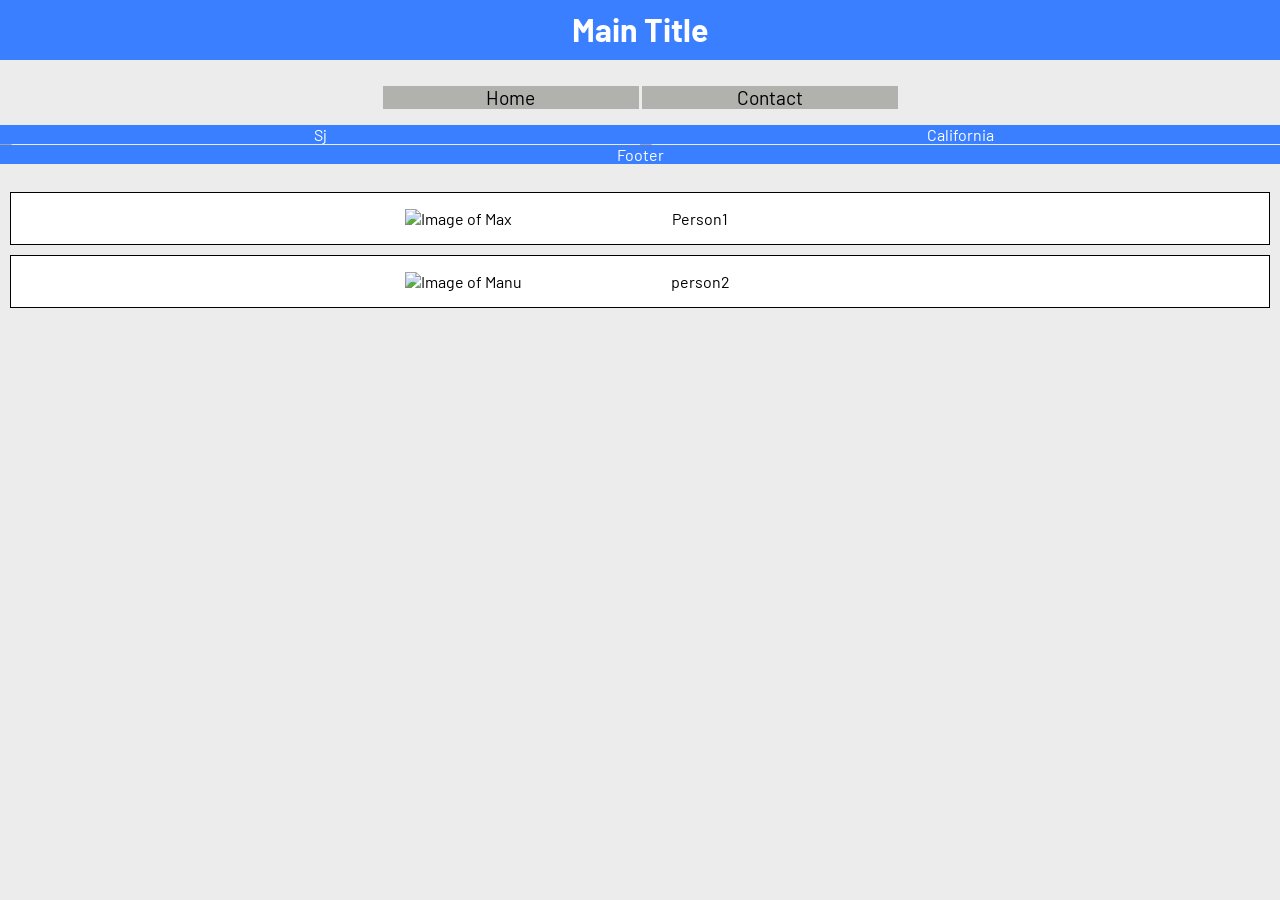
==== index.html @ 8f146871 "Add files via upload" ====
<!DOCTYPE html>
<html>
    <head>
        <meta charset="UTF-8">
        <meta name="viewport" content="width=device-width">
        <title>Main Practice Page</title>
        <link rel="shortcut icon" href="images/sak.jpg">
        <link rel="stylesheet" href="style.css">
        <link href="https://fonts.googleapis.com/css?family=Barlow" rel="stylesheet">
    </head>
    <body>
        <header class="fixed-bar"> <h1 class="page-title">Main Title</h1> </header>
        <nav>
            <ul class="navigation">
                <li>Home</li>
                <li><a href="contact/index.html">Contact</a></li>
            </ul>
        </nav>
        <main>
            <div class="trip-text">
                <p>Sj</p>
                <p>California</p>
            </div>
            <div class="trip-images">
                <img src="images/SJ.jpg" alt="Image of the SJ">
                <img src="images/CA.jpg" alt="Image of the California">
            </div>
            <p class="feedback">Footer</p>
        </main>
        <footer>
            <div class="review-clients">
                <img src="images/stock.jpg" alt="Image of Max">
                <p>Person1</p>
            </div>
            <div class="review-clients">
                <img src="images/dstock.jpg" alt="Image of Manu">
                <p>person2</p>
            </div>
        </footer>
    </body>
</html>
---- style.css ----
html {
    background-color: rgb(236, 236, 236);
    font-family: 'Barlow', sans-serif;
    font-size: 100%;
}

body {
    margin: 0;
}

a {
   text-decoration: none;
   color: black; 
}

a:active {
    color: #fa923f;
}

img:hover {
    cursor: pointer;
}

/*header*/

.fixed-bar {
    height: 70px;

}
.page-title {
    position: fixed;
    top: 0;
    width: 100%;
    height: 40px;
    background-color: #3a7fff;
    color: white;
    padding: 10px 0;
    margin: 0;
    text-align: center;
    font-size: 32px;
    font-size: 2rem;
}

/*nav*/
.navigation {
    text-align: center;
    padding: 0;
}


.navigation li {
    display: inline-block;
    width: 20%;
    background-color: rgb(177, 177, 174);
    font-size: 16px;
    font-size: 0.9rem;
}


/*main*/
.trip-text {
    display: none;
}


.trip-images {
    display: flex;
    flex-wrap: wrap;
}

.trip-images img {
    width: 100%;
    height: 100%;
} 

.feedback {
    position: relative;
    bottom: 18.4px;
    background-color: #3a7fff;
    color: white;
    text-align: center;
    margin: 0;
    font-size: 16px;
    font-size: 1rem;
}

/*footer*/
.review-clients {
    display: flex;
    align-items: center;
    justify-content: center;
    flex-wrap: wrap;
    border: 1px solid black;
    background-color: white;
    margin: 10px;
}

.review-clients img {
    width: 120px;
}

.review-clients p {
    width: 350px;
    text-align: center;
    font-size: 16px;
    font-size: 1rem;
}

@media (min-width: 400px){
    .navigation li {
        font-size: 1.2rem;
    }
}

@media (min-width: 700px){
    .trip-images img {
        width: 50%;
    } 
    
    .trip-text {
        background-color: #fa923f;
        padding: 0;
        display: flex;
    }

    .trip-text p {
        background-color: #3a7fff;
        color: white;
        text-align: center;
        margin: 0;
        width: 50%;
        font-size: 16px;
        font-size: 1rem;
    }
}
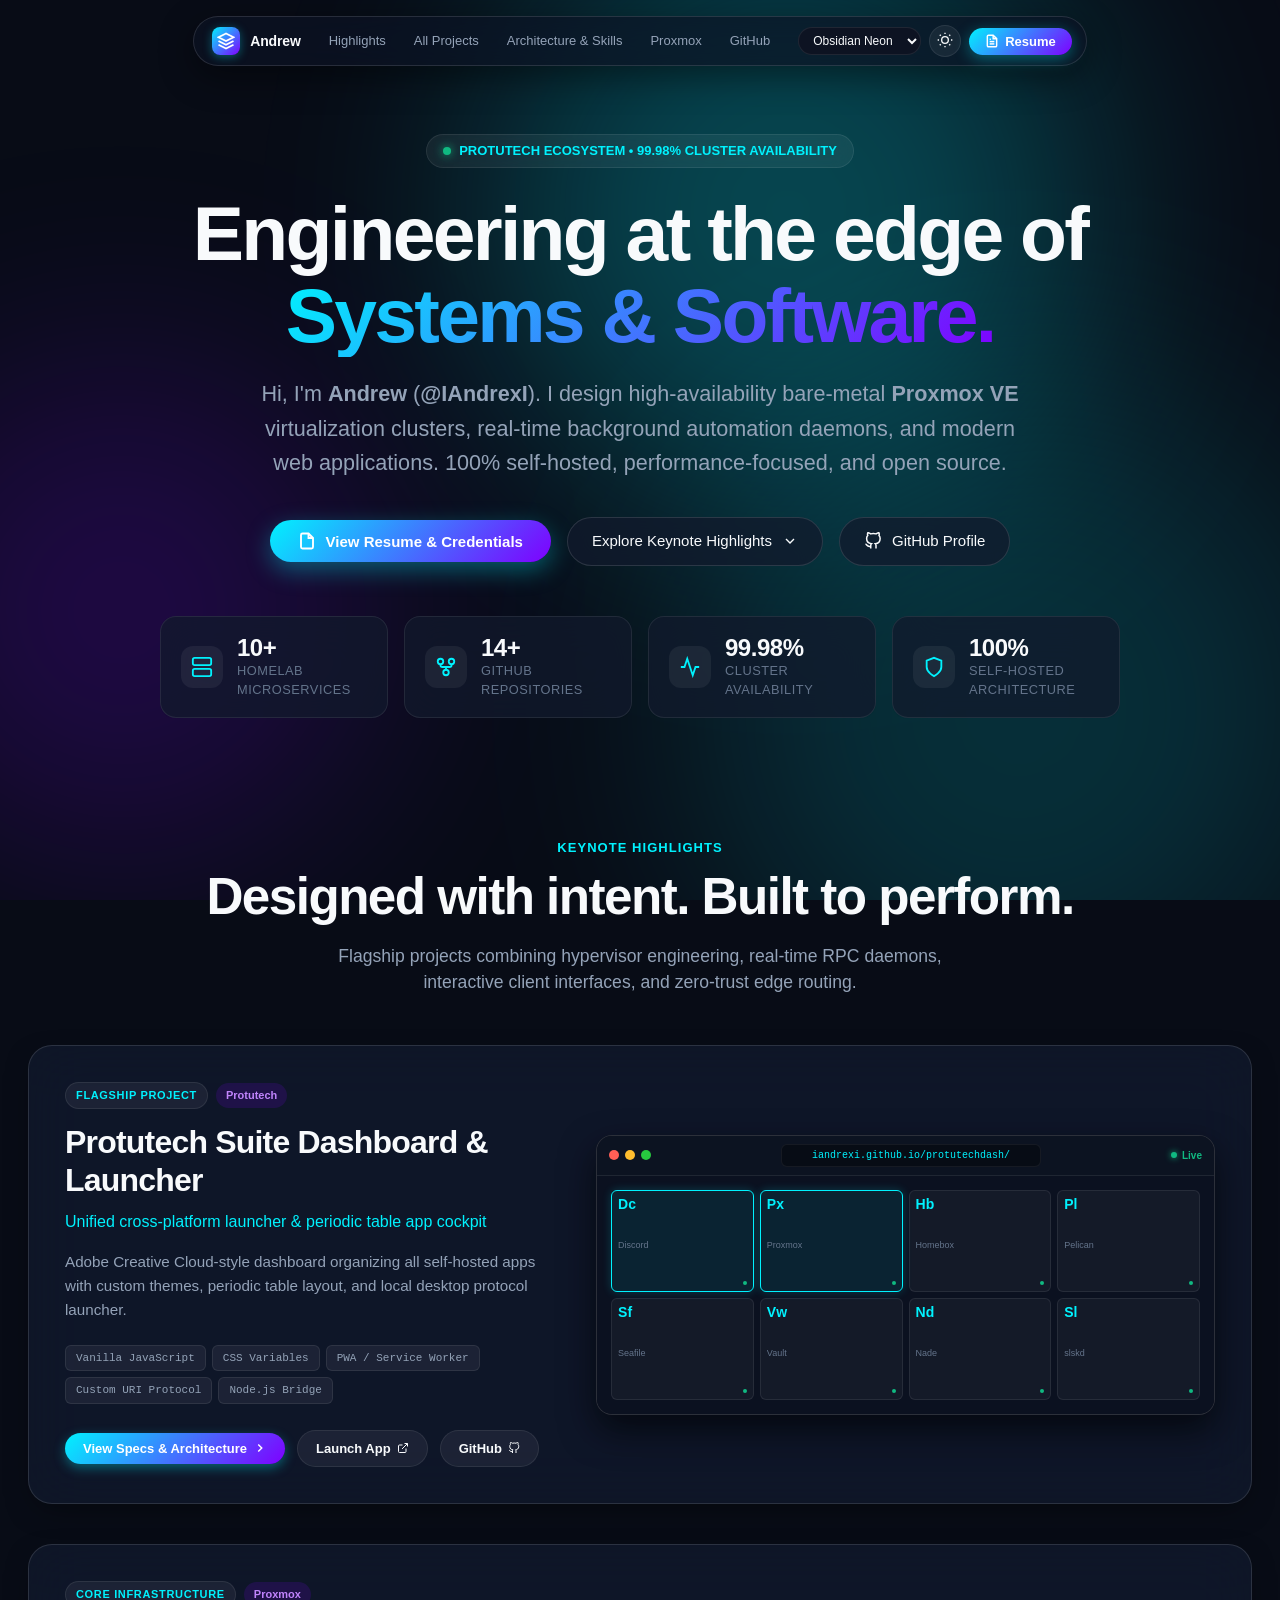
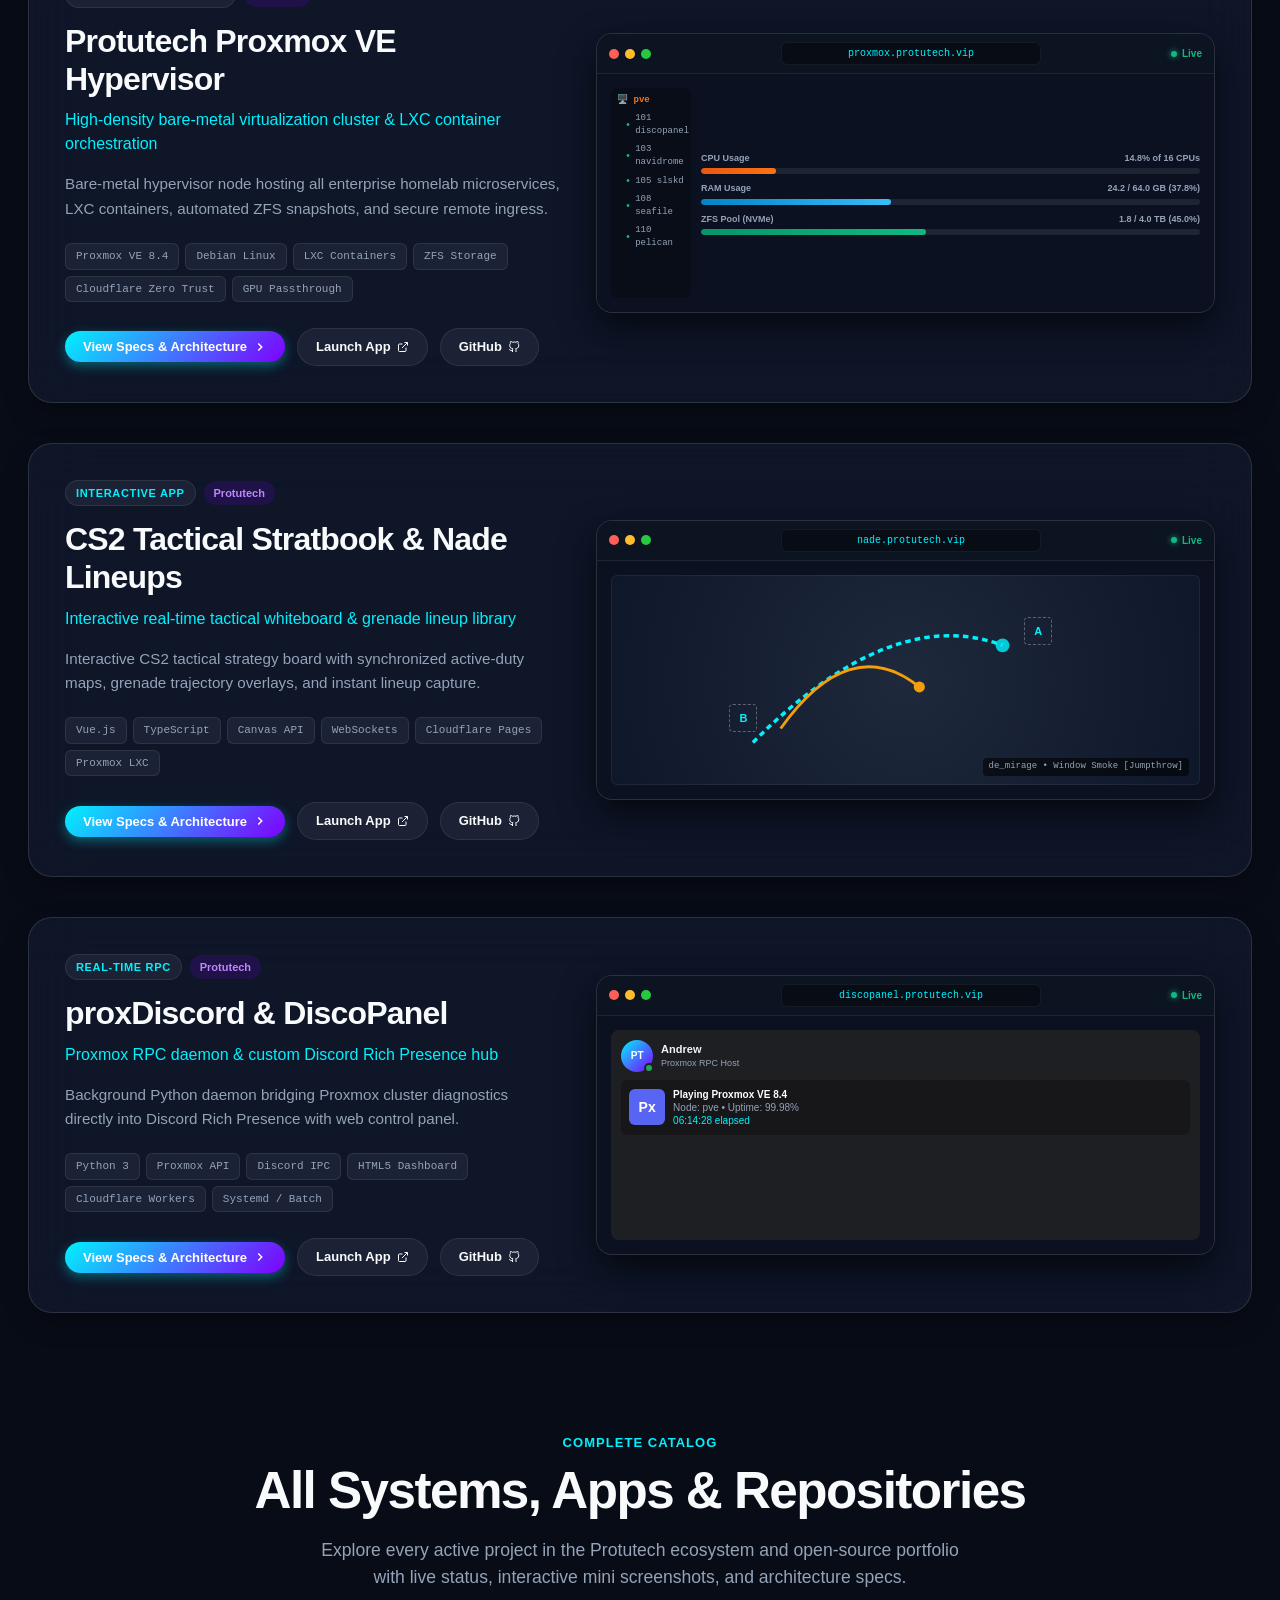
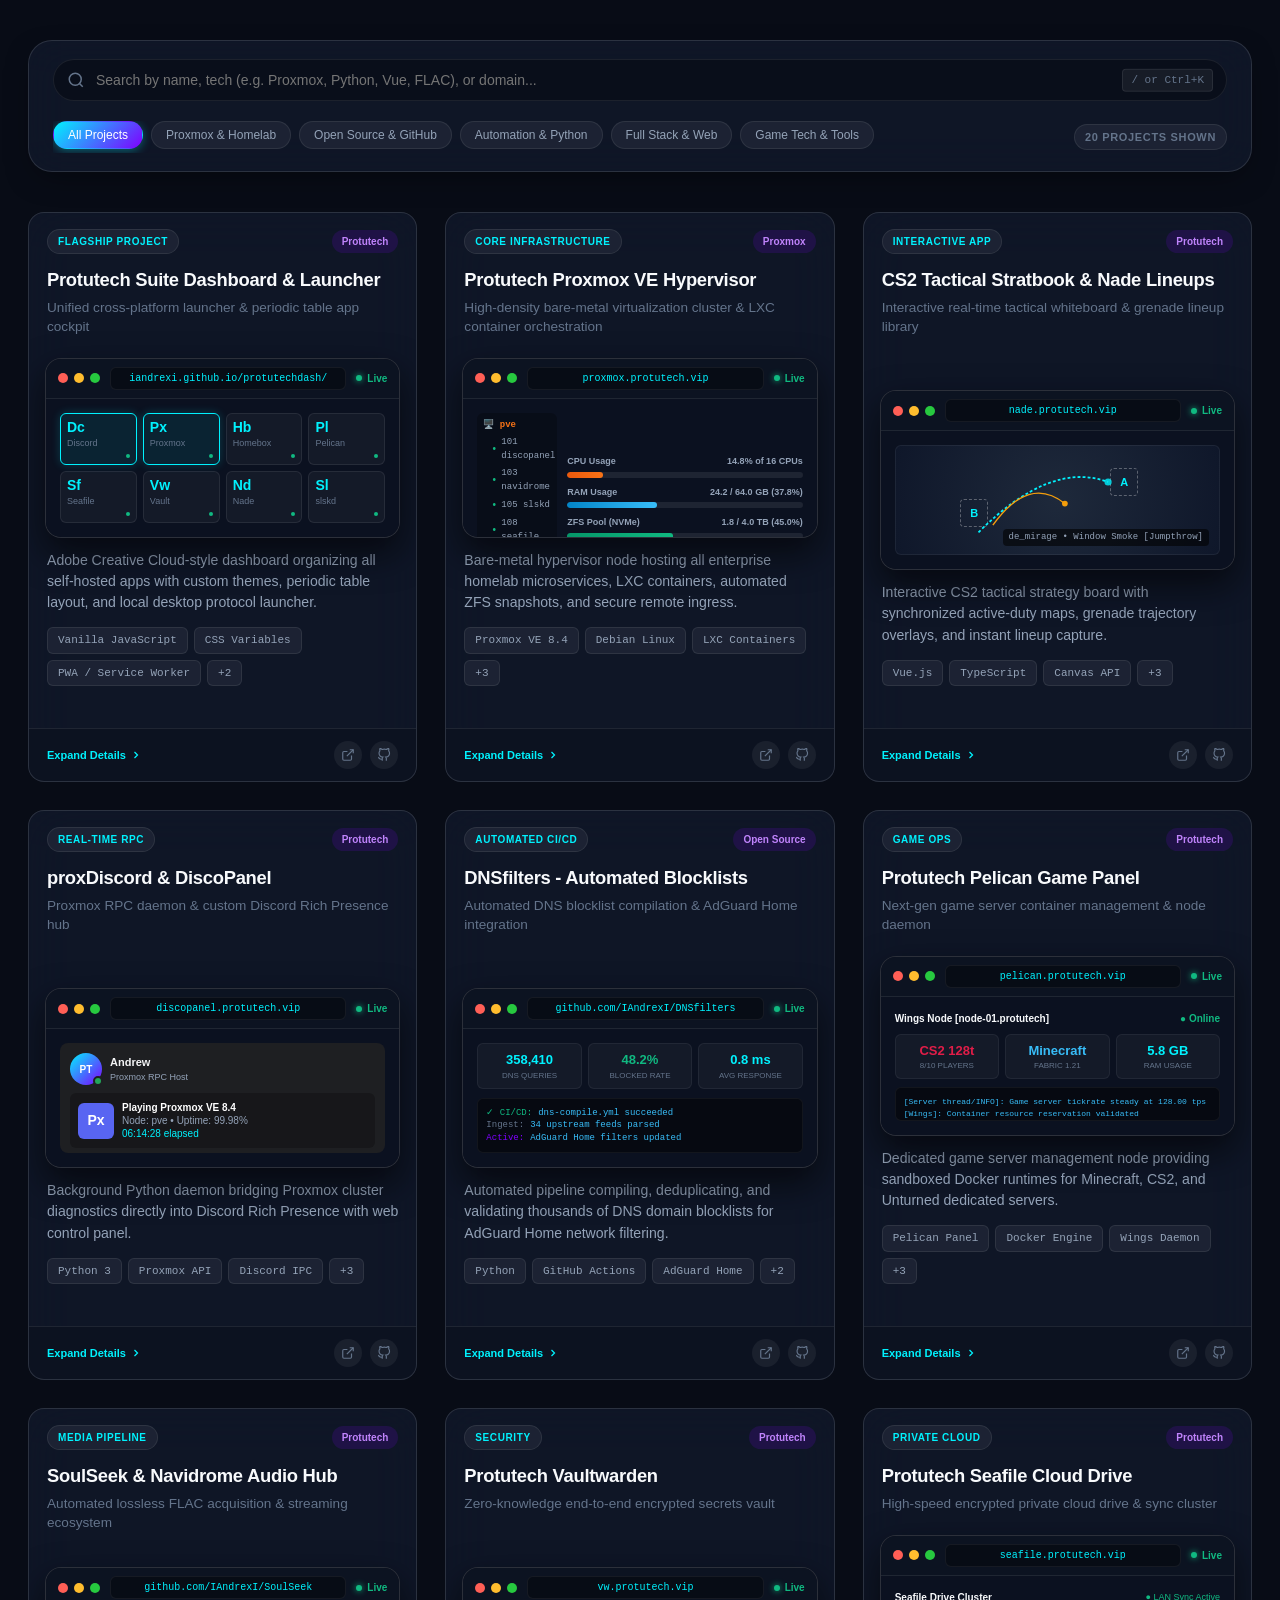
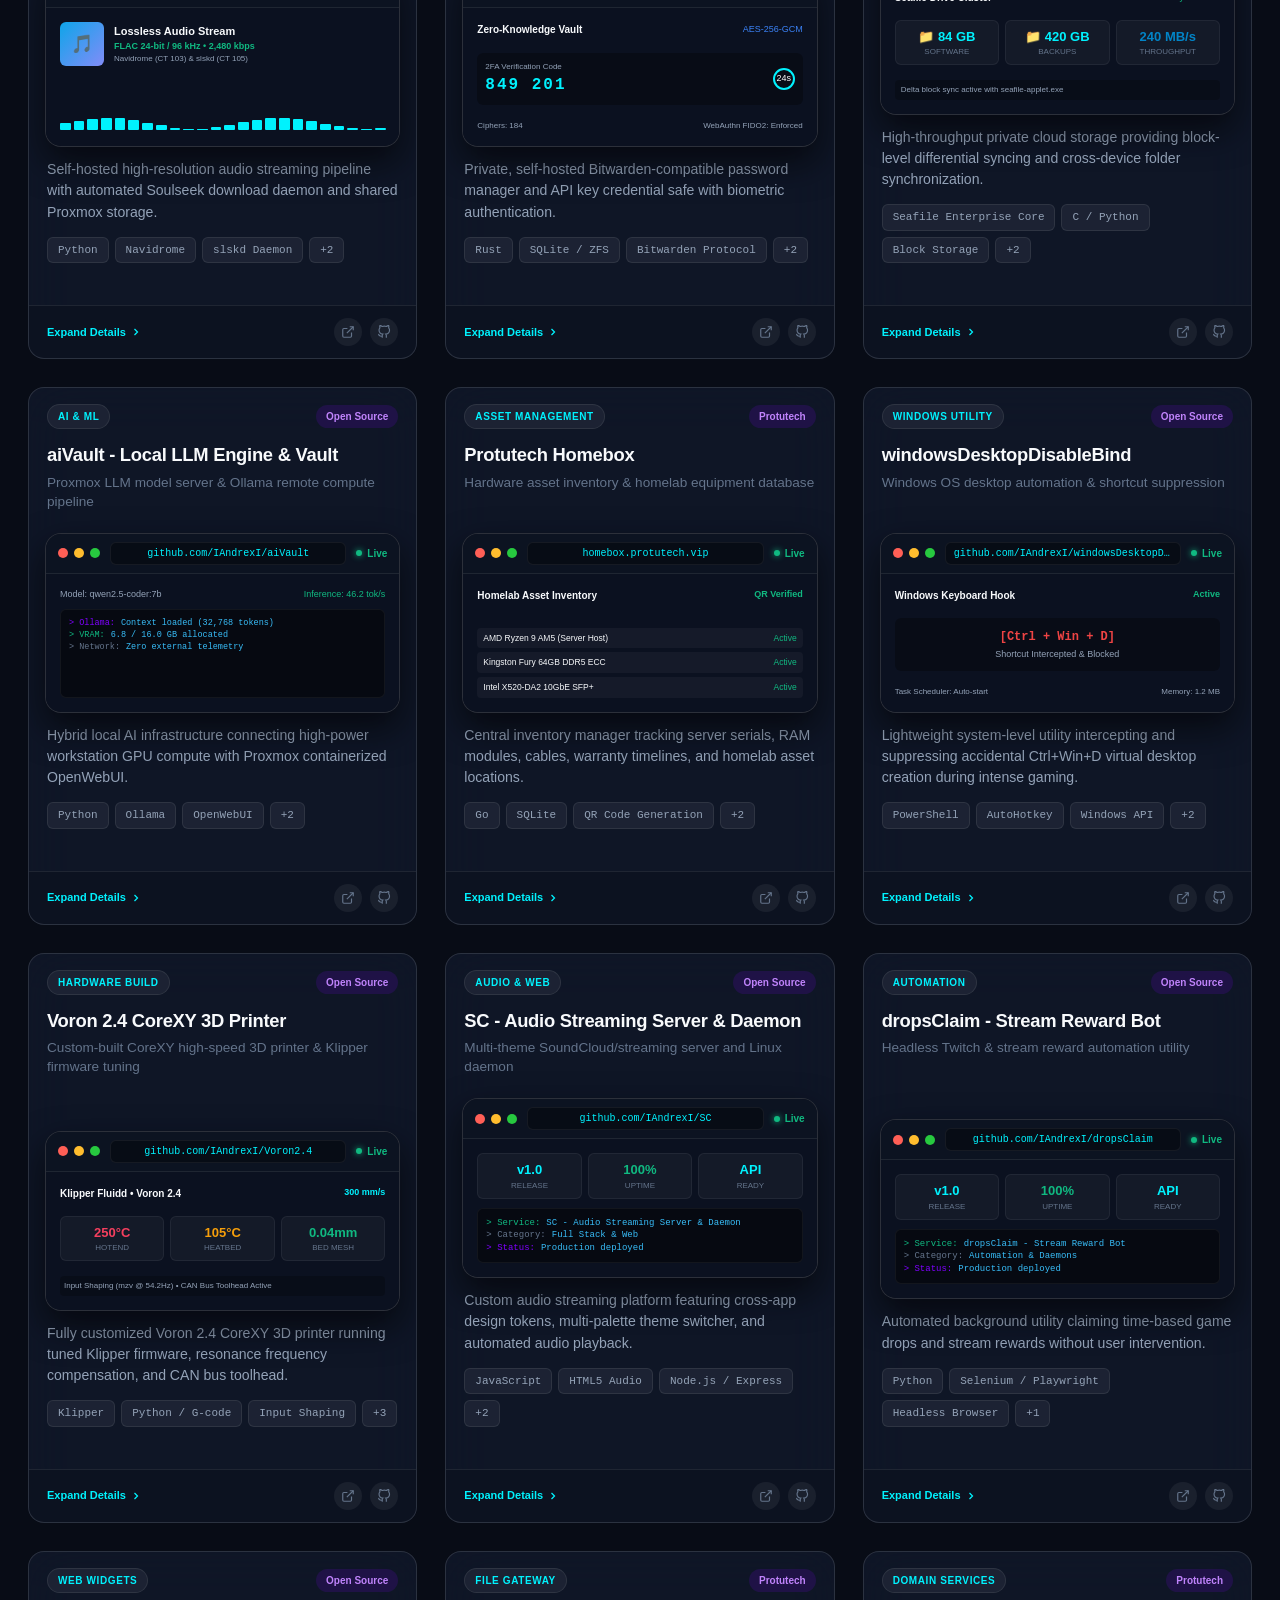
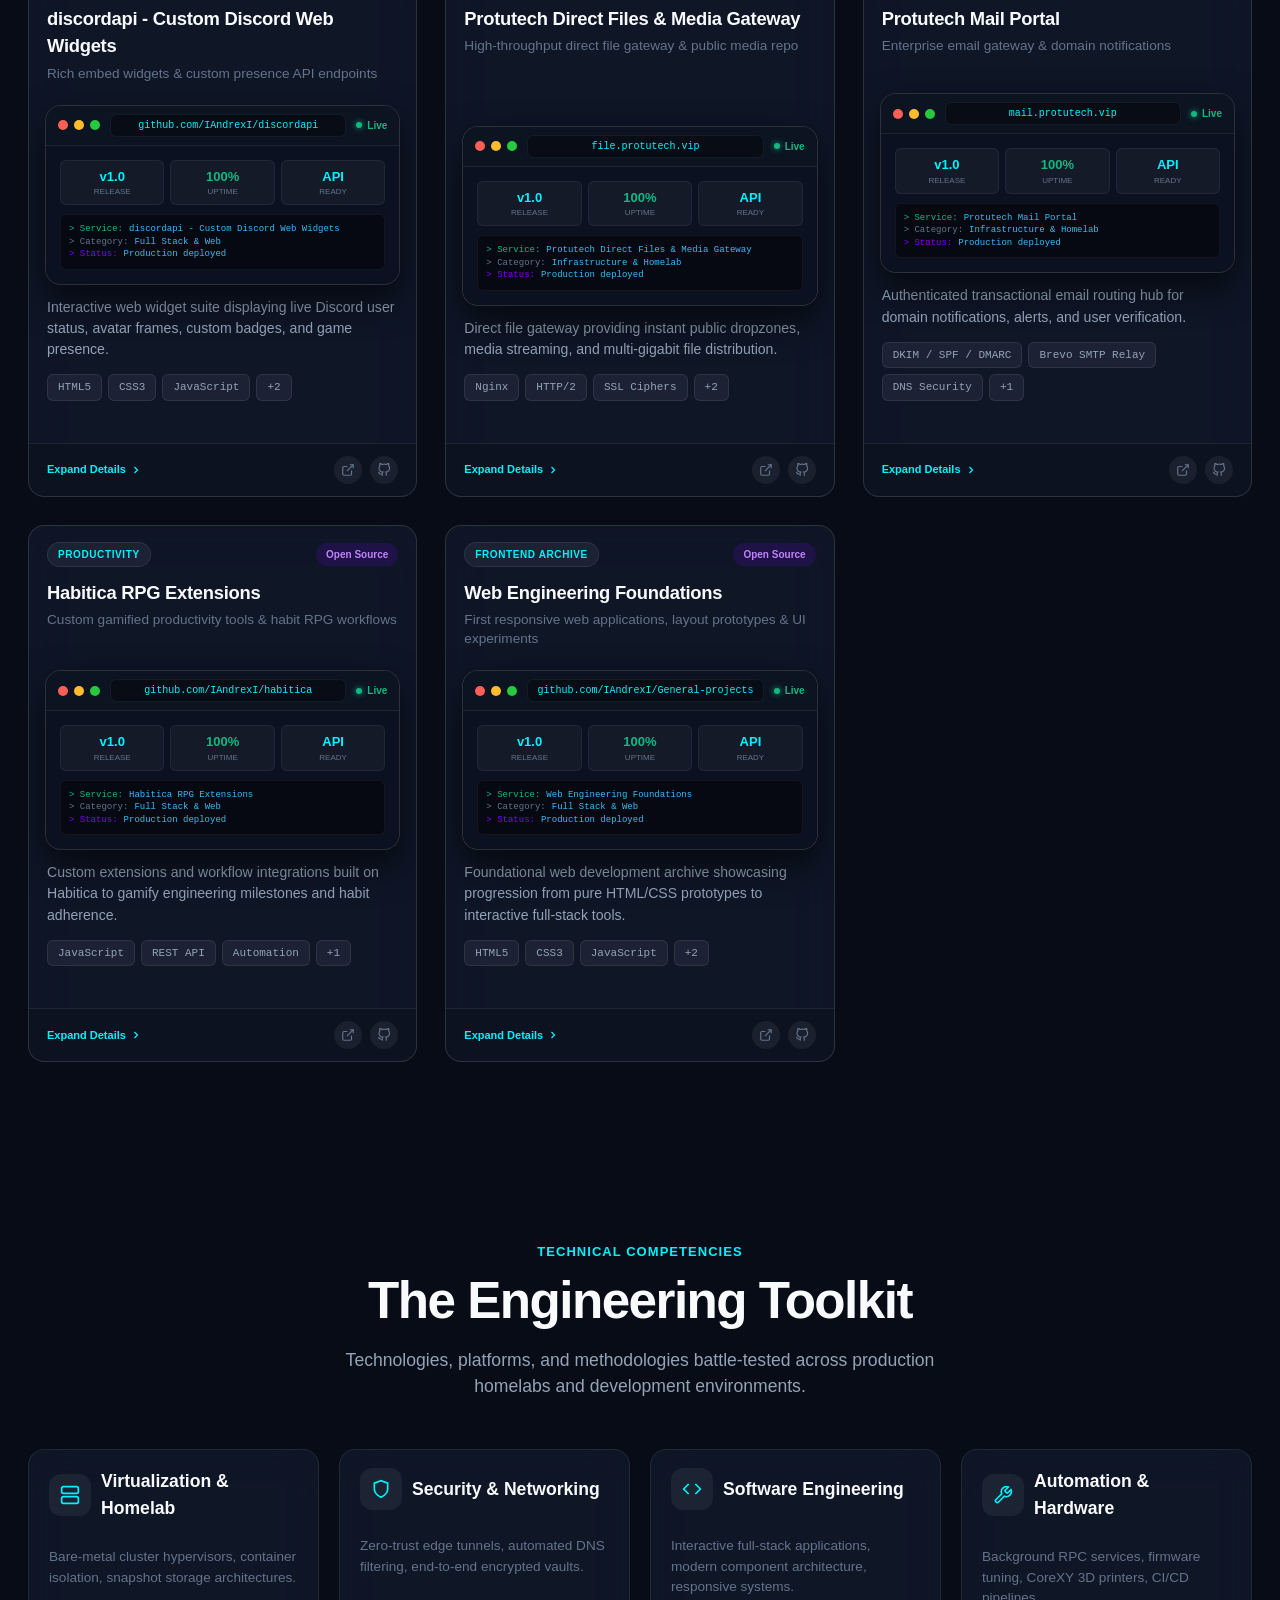
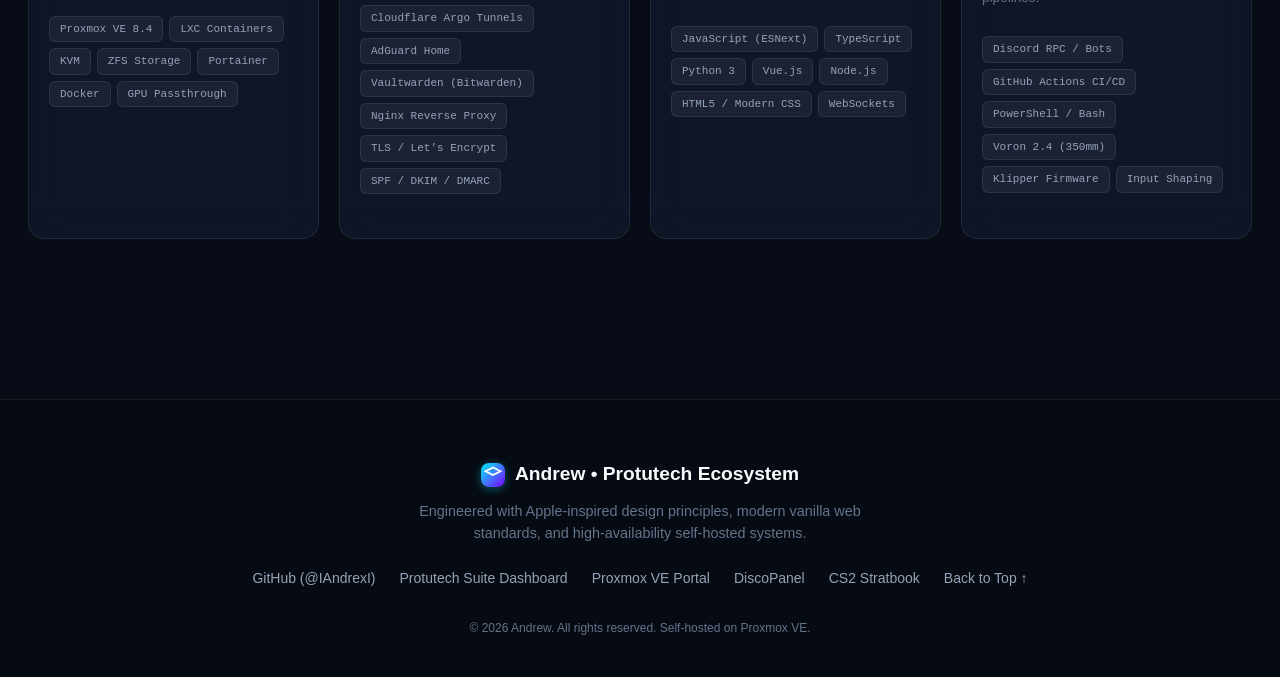
==== commit 86a465d4: "feat: initial release of Apple-inspired portfolio website with Proxmox, Protutech, and GitHub projec" ====
--- a/index.html
+++ b/index.html
@@ -1,41 +1,412 @@
-<!DOCTYPE html>
-<html>
-    <head>
-        <meta charset="UTF-8">
-        <meta name="viewport" content="width=device-width">
-        <title>Main Practice Page</title>
-        <link rel="shortcut icon" href="images/sak.jpg">
-        <link rel="stylesheet" href="style.css">
-        <link href="https://fonts.googleapis.com/css?family=Barlow" rel="stylesheet">
-    </head>
-    <body>
-        <header class="fixed-bar"> <h1 class="page-title">Main Title</h1> </header>
-        <nav>
-            <ul class="navigation">
-                <li>Home</li>
-                <li><a href="contact/index.html">Contact</a></li>
-            </ul>
-        </nav>
-        <main>
-            <div class="trip-text">
-                <p>Sj</p>
-                <p>California</p>
-            </div>
-            <div class="trip-images">
-                <img src="images/SJ.jpg" alt="Image of the SJ">
-                <img src="images/CA.jpg" alt="Image of the California">
-            </div>
-            <p class="feedback">Footer</p>
-        </main>
-        <footer>
-            <div class="review-clients">
-                <img src="images/stock.jpg" alt="Image of Max">
-                <p>Person1</p>
-            </div>
-            <div class="review-clients">
-                <img src="images/dstock.jpg" alt="Image of Manu">
-                <p>person2</p>
-            </div>
-        </footer>
-    </body>
-</html>+<!DOCTYPE html>
+<html lang="en" data-theme="dark" data-palette="protutech-obsidian">
+<head>
+  <meta charset="UTF-8">
+  <meta name="viewport" content="width=device-width, initial-scale=1.0">
+  <title>Andrew — Systems, Automation & Full-Stack Engineer | Portfolio</title>
+  <meta name="description" content="Portfolio of Andrew (IAndrexI) — Homelab Architect, Systems Engineer, and Full-Stack Developer. Featuring self-hosted Proxmox infrastructure, automation daemons, and open-source applications.">
+  <link rel="icon" type="image/svg+xml" href="assets/protutech-logo.svg">
+  <link rel="stylesheet" href="styles.css">
+</head>
+<body>
+
+  <!-- Ambient Background Lighting -->
+  <div class="ambient-bg" aria-hidden="true">
+    <div class="ambient-orb ambient-orb-1"></div>
+    <div class="ambient-orb ambient-orb-2"></div>
+    <div class="ambient-orb ambient-orb-3"></div>
+  </div>
+
+  <!-- ====================================================================
+       APPLE-STYLE DYNAMIC ISLAND GLASS NAVBAR
+       ==================================================================== -->
+  <div class="navbar-wrapper">
+    <nav class="navbar" aria-label="Main Navigation">
+      <a href="#hero" class="nav-brand">
+        <div class="nav-logo-icon">
+          <svg viewBox="0 0 24 24" fill="none" stroke="currentColor" stroke-width="2.5">
+            <polygon points="12 2 2 7 12 12 22 7 12 2"></polygon>
+            <polyline points="2 17 12 22 22 17"></polyline>
+            <polyline points="2 12 12 17 22 12"></polyline>
+          </svg>
+        </div>
+        <span>Andrew</span>
+      </a>
+
+      <ul class="nav-links">
+        <li><a href="#featured" class="nav-link">Highlights</a></li>
+        <li><a href="#projects" class="nav-link">All Projects</a></li>
+        <li><a href="#skills" class="nav-link">Architecture & Skills</a></li>
+        <li><a href="https://proxmox.protutech.vip" target="_blank" rel="noopener noreferrer" class="nav-link">Proxmox</a></li>
+        <li><a href="https://github.com/IAndrexI" target="_blank" rel="noopener noreferrer" class="nav-link">GitHub</a></li>
+      </ul>
+
+      <div class="nav-actions">
+        <!-- Palette Switcher -->
+        <select class="palette-select" id="palette-select" title="Switch Theme Palette" aria-label="Switch Theme Palette">
+          <option value="protutech-obsidian">Obsidian Neon</option>
+          <option value="adobe-classic">Adobe Classic</option>
+          <option value="cyber-emerald">Cyber Emerald</option>
+          <option value="sunset-ember">Sunset Ember</option>
+        </select>
+
+        <!-- Light/Dark Toggle -->
+        <button class="btn-icon-pill" id="theme-toggle-btn" title="Toggle Light / Dark Mode" aria-label="Toggle Light / Dark Mode">
+          <span id="theme-icon">
+            <svg viewBox="0 0 24 24" width="16" height="16" fill="none" stroke="currentColor" stroke-width="2"><circle cx="12" cy="12" r="5"></circle><line x1="12" y1="1" x2="12" y2="3"></line><line x1="12" y1="21" x2="12" y2="23"></line><line x1="4.22" y1="4.22" x2="5.64" y2="5.64"></line><line x1="18.36" y1="18.36" x2="19.78" y2="19.78"></line><line x1="1" y1="12" x2="3" y2="12"></line><line x1="21" y1="12" x2="23" y2="12"></line><line x1="4.22" y1="19.78" x2="5.64" y2="18.36"></line><line x1="18.36" y1="5.64" x2="19.78" y2="4.22"></line></svg>
+          </span>
+        </button>
+
+        <!-- Resume Pill CTA -->
+        <button class="btn-pill-primary" onclick="window.PortfolioApp.openResumeModal()">
+          <svg width="14" height="14" viewBox="0 0 24 24" fill="none" stroke="currentColor" stroke-width="2.5"><path d="M14 2H6a2 2 0 0 0-2 2v16a2 2 0 0 0 2 2h12a2 2 0 0 0 2-2V8z"></path><polyline points="14 2 14 8 20 8"></polyline><line x1="16" y1="13" x2="8" y2="13"></line><line x1="16" y1="17" x2="8" y2="17"></line><polyline points="10 9 9 9 8 9"></polyline></svg>
+          <span>Resume</span>
+        </button>
+      </div>
+    </nav>
+  </div>
+
+  <main>
+    <!-- ====================================================================
+         HERO SECTION (Apple Keynote Style)
+         ==================================================================== -->
+    <section class="hero-section" id="hero">
+      <div class="container">
+        <div class="hero-eyebrow">
+          <span class="hero-eyebrow-dot"></span>
+          <span>PROTUTECH ECOSYSTEM • 99.98% CLUSTER AVAILABILITY</span>
+        </div>
+
+        <h1 class="hero-title">
+          Engineering at the edge of <span class="gradient-text">Systems & Software.</span>
+        </h1>
+
+        <p class="hero-subtitle">
+          Hi, I'm <strong>Andrew</strong> (<strong>@IAndrexI</strong>). I design high-availability bare-metal <strong>Proxmox VE</strong> virtualization clusters, real-time background automation daemons, and modern web applications. 100% self-hosted, performance-focused, and open source.
+        </p>
+
+        <div class="hero-cta-group">
+          <button class="btn-hero-primary" onclick="window.PortfolioApp.openResumeModal()">
+            <svg width="18" height="18" viewBox="0 0 24 24" fill="none" stroke="currentColor" stroke-width="2.5"><path d="M14 2H6a2 2 0 0 0-2 2v16a2 2 0 0 0 2 2h12a2 2 0 0 0 2-2V8z"></path><polyline points="14 2 14 8 20 8"></polyline></svg>
+            <span>View Resume & Credentials</span>
+          </button>
+          <a href="#featured" class="btn-hero-secondary">
+            <span>Explore Keynote Highlights</span>
+            <svg width="16" height="16" viewBox="0 0 24 24" fill="none" stroke="currentColor" stroke-width="2"><polyline points="6 9 12 15 18 9"></polyline></svg>
+          </a>
+          <a href="https://github.com/IAndrexI" target="_blank" rel="noopener noreferrer" class="btn-hero-secondary">
+            <svg width="18" height="18" viewBox="0 0 24 24" fill="none" stroke="currentColor" stroke-width="2"><path d="M9 19c-5 1.5-5-2.5-7-3m14 6v-3.87a3.37 3.37 0 0 0-.94-2.61c3.14-.35 6.44-1.54 6.44-7A5.44 5.44 0 0 0 20 4.77 5.07 5.07 0 0 0 19.91 1S18.73.65 16 2.48a13.38 13.38 0 0 0-7 0C6.27.65 5.09 1 5.09 1A5.07 5.07 0 0 0 5 4.77a5.44 5.44 0 0 0-1.5 3.78c0 5.42 3.3 6.61 6.44 7A3.37 3.37 0 0 0 9 18.13V22"></path></svg>
+            <span>GitHub Profile</span>
+          </a>
+        </div>
+
+        <!-- Telemetry Stats -->
+        <div class="hero-stats">
+          <div class="stat-card">
+            <div class="stat-icon">
+              <svg width="22" height="22" viewBox="0 0 24 24" fill="none" stroke="currentColor" stroke-width="2"><rect x="2" y="2" width="20" height="8" rx="2" ry="2"></rect><rect x="2" y="14" width="20" height="8" rx="2" ry="2"></rect><line x1="6" y1="6" x2="6.01" y2="6"></line><line x1="6" y1="18" x2="6.01" y2="18"></line></svg>
+            </div>
+            <div>
+              <div class="stat-value">10+</div>
+              <div class="stat-label">Homelab Microservices</div>
+            </div>
+          </div>
+
+          <div class="stat-card">
+            <div class="stat-icon">
+              <svg width="22" height="22" viewBox="0 0 24 24" fill="none" stroke="currentColor" stroke-width="2"><circle cx="12" cy="18" r="3"></circle><circle cx="6" cy="6" r="3"></circle><circle cx="18" cy="6" r="3"></circle><path d="M18 9v1a2 2 0 0 1-2 2H8a2 2 0 0 1-2-2V9"></path><path d="M12 12v3"></path></svg>
+            </div>
+            <div>
+              <div class="stat-value">14+</div>
+              <div class="stat-label">GitHub Repositories</div>
+            </div>
+          </div>
+
+          <div class="stat-card">
+            <div class="stat-icon">
+              <svg width="22" height="22" viewBox="0 0 24 24" fill="none" stroke="currentColor" stroke-width="2"><polyline points="22 12 18 12 15 21 9 3 6 12 2 12"></polyline></svg>
+            </div>
+            <div>
+              <div class="stat-value">99.98%</div>
+              <div class="stat-label">Cluster Availability</div>
+            </div>
+          </div>
+
+          <div class="stat-card">
+            <div class="stat-icon">
+              <svg width="22" height="22" viewBox="0 0 24 24" fill="none" stroke="currentColor" stroke-width="2"><path d="M12 22s8-4 8-10V5l-8-3-8 3v7c0 6 8 10 8 10z"></path></svg>
+            </div>
+            <div>
+              <div class="stat-value">100%</div>
+              <div class="stat-label">Self-Hosted Architecture</div>
+            </div>
+          </div>
+        </div>
+      </div>
+    </section>
+
+    <!-- ====================================================================
+         KEYNOTE HIGHLIGHTS (Apple Scroll-Expand Bento Cards)
+         ==================================================================== -->
+    <section class="showcase-section" id="featured">
+      <div class="container">
+        <div class="section-header">
+          <span class="section-tag">Keynote Highlights</span>
+          <h2 class="section-title">Designed with intent. Built to perform.</h2>
+          <p class="section-desc">
+            Flagship projects combining hypervisor engineering, real-time RPC daemons, interactive client interfaces, and zero-trust edge routing.
+          </p>
+        </div>
+
+        <div class="bento-featured-grid" id="featured-cards-container">
+          <!-- Dynamically populated by app.js -->
+        </div>
+      </div>
+    </section>
+
+    <!-- ====================================================================
+         ALL PROJECTS GALLERY (Filterable & Searchable)
+         ==================================================================== -->
+    <section class="showcase-section" id="projects" style="padding-top: 40px;">
+      <div class="container">
+        <div class="section-header">
+          <span class="section-tag">Complete Catalog</span>
+          <h2 class="section-title">All Systems, Apps & Repositories</h2>
+          <p class="section-desc">
+            Explore every active project in the Protutech ecosystem and open-source portfolio with live status, interactive mini screenshots, and architecture specs.
+          </p>
+        </div>
+
+        <!-- Filter & Search Bar -->
+        <div class="filter-search-bar">
+          <div class="search-input-wrapper">
+            <svg class="search-icon-left" width="18" height="18" viewBox="0 0 24 24" fill="none" stroke="currentColor" stroke-width="2"><circle cx="11" cy="11" r="8"></circle><line x1="21" y1="21" x2="16.65" y2="16.65"></line></svg>
+            <input type="text" class="search-input" id="project-search" placeholder="Search by name, tech (e.g. Proxmox, Python, Vue, FLAC), or domain...">
+            <span class="search-shortcut-pill">/ or Ctrl+K</span>
+          </div>
+
+          <div style="display: flex; align-items: center; justify-content: space-between; flex-wrap: wrap; gap: 12px;">
+            <div class="category-pills-row" id="category-pills">
+              <button class="category-pill active" data-category="All">All Projects</button>
+              <button class="category-pill" data-category="Proxmox & Homelab">Proxmox & Homelab</button>
+              <button class="category-pill" data-category="Open Source & GitHub">Open Source & GitHub</button>
+              <button class="category-pill" data-category="Automation & Python">Automation & Python</button>
+              <button class="category-pill" data-category="Full Stack & Web">Full Stack & Web</button>
+              <button class="category-pill" data-category="Game Tech">Game Tech & Tools</button>
+            </div>
+            <span class="feature-pill" id="project-count-badge" style="background: var(--bg-pill); color: var(--text-muted);">20 Projects Shown</span>
+          </div>
+        </div>
+
+        <!-- Projects Grid -->
+        <div class="projects-gallery-grid" id="projects-grid">
+          <!-- Dynamically populated by app.js with mini screenshots -->
+        </div>
+      </div>
+    </section>
+
+    <!-- ====================================================================
+         TECHNICAL COMPETENCIES & ARCHITECTURE
+         ==================================================================== -->
+    <section class="showcase-section" id="skills" style="padding-top: 20px;">
+      <div class="container">
+        <div class="section-header">
+          <span class="section-tag">Technical Competencies</span>
+          <h2 class="section-title">The Engineering Toolkit</h2>
+          <p class="section-desc">
+            Technologies, platforms, and methodologies battle-tested across production homelabs and development environments.
+          </p>
+        </div>
+
+        <div style="display: grid; grid-template-columns: repeat(auto-fit, minmax(280px, 1fr)); gap: 20px;">
+          <div class="stat-card" style="flex-direction: column; align-items: flex-start;">
+            <div style="display: flex; align-items: center; gap: 10px; margin-bottom: 12px;">
+              <div class="stat-icon"><svg width="20" height="20" viewBox="0 0 24 24" fill="none" stroke="currentColor" stroke-width="2"><rect x="2" y="2" width="20" height="8" rx="2" ry="2"></rect><rect x="2" y="14" width="20" height="8" rx="2" ry="2"></rect><line x1="6" y1="6" x2="6.01" y2="6"></line><line x1="6" y1="18" x2="6.01" y2="18"></line></svg></div>
+              <h4 style="font-size: 1.1rem; font-weight: 700;">Virtualization & Homelab</h4>
+            </div>
+            <p style="font-size: 0.85rem; color: var(--text-muted); margin-bottom: 14px;">Bare-metal cluster hypervisors, container isolation, snapshot storage architectures.</p>
+            <div class="tech-tags">
+              <span class="tech-tag">Proxmox VE 8.4</span>
+              <span class="tech-tag">LXC Containers</span>
+              <span class="tech-tag">KVM</span>
+              <span class="tech-tag">ZFS Storage</span>
+              <span class="tech-tag">Portainer</span>
+              <span class="tech-tag">Docker</span>
+              <span class="tech-tag">GPU Passthrough</span>
+            </div>
+          </div>
+
+          <div class="stat-card" style="flex-direction: column; align-items: flex-start;">
+            <div style="display: flex; align-items: center; gap: 10px; margin-bottom: 12px;">
+              <div class="stat-icon"><svg width="20" height="20" viewBox="0 0 24 24" fill="none" stroke="currentColor" stroke-width="2"><path d="M12 22s8-4 8-10V5l-8-3-8 3v7c0 6 8 10 8 10z"></path></svg></div>
+              <h4 style="font-size: 1.1rem; font-weight: 700;">Security & Networking</h4>
+            </div>
+            <p style="font-size: 0.85rem; color: var(--text-muted); margin-bottom: 14px;">Zero-trust edge tunnels, automated DNS filtering, end-to-end encrypted vaults.</p>
+            <div class="tech-tags">
+              <span class="tech-tag">Cloudflare Argo Tunnels</span>
+              <span class="tech-tag">AdGuard Home</span>
+              <span class="tech-tag">Vaultwarden (Bitwarden)</span>
+              <span class="tech-tag">Nginx Reverse Proxy</span>
+              <span class="tech-tag">TLS / Let's Encrypt</span>
+              <span class="tech-tag">SPF / DKIM / DMARC</span>
+            </div>
+          </div>
+
+          <div class="stat-card" style="flex-direction: column; align-items: flex-start;">
+            <div style="display: flex; align-items: center; gap: 10px; margin-bottom: 12px;">
+              <div class="stat-icon"><svg width="20" height="20" viewBox="0 0 24 24" fill="none" stroke="currentColor" stroke-width="2"><polyline points="16 18 22 12 16 6"></polyline><polyline points="8 6 2 12 8 18"></polyline></svg></div>
+              <h4 style="font-size: 1.1rem; font-weight: 700;">Software Engineering</h4>
+            </div>
+            <p style="font-size: 0.85rem; color: var(--text-muted); margin-bottom: 14px;">Interactive full-stack applications, modern component architecture, responsive systems.</p>
+            <div class="tech-tags">
+              <span class="tech-tag">JavaScript (ESNext)</span>
+              <span class="tech-tag">TypeScript</span>
+              <span class="tech-tag">Python 3</span>
+              <span class="tech-tag">Vue.js</span>
+              <span class="tech-tag">Node.js</span>
+              <span class="tech-tag">HTML5 / Modern CSS</span>
+              <span class="tech-tag">WebSockets</span>
+            </div>
+          </div>
+
+          <div class="stat-card" style="flex-direction: column; align-items: flex-start;">
+            <div style="display: flex; align-items: center; gap: 10px; margin-bottom: 12px;">
+              <div class="stat-icon"><svg width="20" height="20" viewBox="0 0 24 24" fill="none" stroke="currentColor" stroke-width="2"><path d="M14.7 6.3a1 1 0 0 0 0 1.4l1.6 1.6a1 1 0 0 0 1.4 0l3.77-3.77a6 6 0 0 1-7.94 7.94l-6.91 6.91a2.12 2.12 0 0 1-3-3l6.91-6.91a6 6 0 0 1 7.94-7.94l-3.76 3.76z"></path></svg></div>
+              <h4 style="font-size: 1.1rem; font-weight: 700;">Automation & Hardware</h4>
+            </div>
+            <p style="font-size: 0.85rem; color: var(--text-muted); margin-bottom: 14px;">Background RPC services, firmware tuning, CoreXY 3D printers, CI/CD pipelines.</p>
+            <div class="tech-tags">
+              <span class="tech-tag">Discord RPC / Bots</span>
+              <span class="tech-tag">GitHub Actions CI/CD</span>
+              <span class="tech-tag">PowerShell / Bash</span>
+              <span class="tech-tag">Voron 2.4 (350mm)</span>
+              <span class="tech-tag">Klipper Firmware</span>
+              <span class="tech-tag">Input Shaping</span>
+            </div>
+          </div>
+        </div>
+      </div>
+    </section>
+  </main>
+
+  <!-- ====================================================================
+       APPLE-STYLE FULL DETAIL MODAL (Card Expansion)
+       ==================================================================== -->
+  <div class="modal-backdrop" id="project-detail-modal" role="dialog" aria-modal="true" aria-label="Project Details">
+    <div class="apple-modal">
+      <button class="modal-close-btn" aria-label="Close modal">
+        <svg width="20" height="20" viewBox="0 0 24 24" fill="none" stroke="currentColor" stroke-width="2"><line x1="18" y1="6" x2="6" y2="18"></line><line x1="6" y1="6" x2="18" y2="18"></line></svg>
+      </button>
+      <div id="modal-detail-body">
+        <!-- Rendered dynamically by app.js -->
+      </div>
+    </div>
+  </div>
+
+  <!-- ====================================================================
+       RESUME MODAL (Ready for Print & PDF)
+       ==================================================================== -->
+  <div class="modal-backdrop" id="resume-modal" role="dialog" aria-modal="true" aria-label="Resume & Credentials">
+    <div class="apple-modal resume-modal-content">
+      <button class="modal-close-btn" aria-label="Close resume">
+        <svg width="20" height="20" viewBox="0 0 24 24" fill="none" stroke="currentColor" stroke-width="2"><line x1="18" y1="6" x2="6" y2="18"></line><line x1="6" y1="6" x2="18" y2="18"></line></svg>
+      </button>
+
+      <div class="resume-header-block">
+        <h2 class="resume-name">Andrew</h2>
+        <div class="resume-role-tag">Software Engineer & Systems Architect</div>
+        <div class="resume-contact-row">
+          <span>GitHub: <a href="https://github.com/IAndrexI" target="_blank" rel="noopener noreferrer" style="color:var(--accent-primary);">github.com/IAndrexI</a></span>
+          <span>Portal: <a href="https://protutech.vip" target="_blank" rel="noopener noreferrer" style="color:var(--accent-primary);">protutech.vip</a></span>
+          <span>Location: United States</span>
+          <span>Status: Open to Engineering Opportunities</span>
+        </div>
+      </div>
+
+      <div class="resume-skill-category">
+        <h4 class="resume-skill-cat-title">Executive Summary</h4>
+        <p style="font-size: 0.94rem; color: var(--text-secondary); line-height: 1.6; margin-bottom: 16px;">
+          Software and Systems Engineer with a demonstrated track record of designing, deploying, and maintaining resilient self-hosted infrastructure and full-stack software. Proven experience orchestrating bare-metal Proxmox clusters hosting 10+ production microservices with 99.98% uptime, developing automated Python and Discord RPC daemons, and shipping intuitive, responsive client interfaces.
+        </p>
+      </div>
+
+      <div class="resume-skill-category">
+        <h4 class="resume-skill-cat-title">Selected Production Highlights & Accomplishments</h4>
+        <ul class="resume-bullets-list" style="margin-bottom: 20px;">
+          <li class="resume-bullet-item">
+            <strong>Protutech Proxmox VE Cluster:</strong> Designed bare-metal virtualization infrastructure supporting 10+ containerized workloads (LXC) with zero-overhead ZFS storage, GPU passthrough, and zero-trust Cloudflare Argo Tunnels.
+          </li>
+          <li class="resume-bullet-item">
+            <strong>Protutech Suite Dashboard (ProtutechDash):</strong> Engineered Adobe Suite-inspired unified launcher with Periodic Table mode, cross-tab CSS variable theme engine, and native desktop URI dispatcher daemon.
+          </li>
+          <li class="resume-bullet-item">
+            <strong>CS2 Tactical Stratbook & Nade Lineups:</strong> Built interactive 2D canvas whiteboard with mathematical trajectory modeling and mobile companion synchronization deployed on Proxmox LXC.
+          </li>
+          <li class="resume-bullet-item">
+            <strong>proxDiscord & RPC Daemon:</strong> Developed real-time Python service polling Proxmox cluster REST APIs to broadcast live hypervisor diagnostics to Discord Rich Presence with administrative web controls.
+          </li>
+          <li class="resume-bullet-item">
+            <strong>DNSfilters & CI/CD Pipeline:</strong> Authored automated GitHub Actions pipeline ingesting, deduplicating, and validating 350,000+ domain filters for zero-latency network telemetry prevention.
+          </li>
+          <li class="resume-bullet-item">
+            <strong>Voron 2.4 CoreXY 3D Printer:</strong> Electro-mechanical fabrication and firmware tuning with ADXL345 accelerometer resonance compensation (Input Shaping) for high-speed precision manufacturing.
+          </li>
+        </ul>
+      </div>
+
+      <div class="resume-skill-category">
+        <h4 class="resume-skill-cat-title">Technical Skills Matrix</h4>
+        <div style="font-size: 0.88rem; line-height: 1.8; color: var(--text-secondary);">
+          <div><strong style="color:var(--text-primary);">Languages:</strong> Python, JavaScript (ES6+), TypeScript, PowerShell, Bash, SQL, HTML5/CSS3</div>
+          <div><strong style="color:var(--text-primary);">Systems & Cloud:</strong> Proxmox VE 8.4, Debian Linux, LXC Containers, Docker, ZFS Storage, Cloudflare Zero Trust, Nginx</div>
+          <div><strong style="color:var(--text-primary);">Frameworks & Libraries:</strong> Vue.js, Node.js, Express, Discord API/IPC, Canvas API, PWA / Service Workers</div>
+          <div><strong style="color:var(--text-primary);">Security & Protocols:</strong> WebAuthn / 2FA, Vaultwarden, DKIM/SPF/DMARC, REST APIs, WebSockets, DNS Filtering</div>
+        </div>
+      </div>
+
+      <div class="modal-cta-footer" style="margin-top: 24px;">
+        <button class="btn-card-action primary" onclick="window.print()">
+          <svg width="14" height="14" viewBox="0 0 24 24" fill="none" stroke="currentColor" stroke-width="2"><polyline points="6 9 6 2 18 2 18 9"></polyline><path d="M6 18H4a2 2 0 0 1-2-2v-5a2 2 0 0 1 2-2h16a2 2 0 0 1 2 2v5a2 2 0 0 1-2 2h-2"></path><rect x="6" y="14" width="12" height="8"></rect></svg>
+          <span>Print / Save as PDF</span>
+        </button>
+        <button class="btn-card-action secondary" onclick="navigator.clipboard.writeText(window.location.href); alert('Portfolio link copied to clipboard!');">
+          <svg width="14" height="14" viewBox="0 0 24 24" fill="none" stroke="currentColor" stroke-width="2"><rect x="9" y="9" width="13" height="13" rx="2" ry="2"></rect><path d="M5 15H4a2 2 0 0 1-2-2V4a2 2 0 0 1 2-2h9a2 2 0 0 1 2 2v1"></path></svg>
+          <span>Copy Portfolio Link</span>
+        </button>
+      </div>
+    </div>
+  </div>
+
+  <!-- ====================================================================
+       FOOTER
+       ==================================================================== -->
+  <footer class="footer">
+    <div class="container">
+      <div class="footer-brand">
+        <div class="nav-logo-icon" style="width: 24px; height: 24px;">
+          <svg viewBox="0 0 24 24" fill="none" stroke="currentColor" stroke-width="2.5"><polygon points="12 2 2 7 12 12 22 7 12 2"></polygon></svg>
+        </div>
+        <span>Andrew • Protutech Ecosystem</span>
+      </div>
+      <p class="footer-tagline">
+        Engineered with Apple-inspired design principles, modern vanilla web standards, and high-availability self-hosted systems.
+      </p>
+      <div class="footer-links-row">
+        <a href="https://github.com/IAndrexI" target="_blank" rel="noopener noreferrer" class="footer-link">GitHub (@IAndrexI)</a>
+        <a href="https://iandrexi.github.io/protutechdash/" target="_blank" rel="noopener noreferrer" class="footer-link">Protutech Suite Dashboard</a>
+        <a href="https://proxmox.protutech.vip" target="_blank" rel="noopener noreferrer" class="footer-link">Proxmox VE Portal</a>
+        <a href="https://discopanel.protutech.vip" target="_blank" rel="noopener noreferrer" class="footer-link">DiscoPanel</a>
+        <a href="https://nade.protutech.vip" target="_blank" rel="noopener noreferrer" class="footer-link">CS2 Stratbook</a>
+        <a href="#hero" class="footer-link">Back to Top ↑</a>
+      </div>
+      <div class="footer-copy">
+        &copy; 2026 Andrew. All rights reserved. Self-hosted on Proxmox VE.
+      </div>
+    </div>
+  </footer>
+
+  <!-- Scripts -->
+  <script src="projects-data.js"></script>
+  <script src="app.js"></script>
+</body>
+</html>
--- a/styles.css
+++ b/styles.css
@@ -0,0 +1,1671 @@
+/* ==========================================================================
+   ANDREW PORTFOLIO - APPLE-INSPIRED DESIGN SYSTEM & STYLESHEET
+   Theming synchronized with Protutech Suite & Obsidian Neon Color Palette
+   ========================================================================== */
+
+/* --------------------------------------------------------------------------
+   Root Variables & Color Palettes
+   -------------------------------------------------------------------------- */
+:root {
+  /* Default: Protutech Obsidian Neon */
+  --bg-app: #080c16;
+  --bg-surface: #0d1322;
+  --bg-card: rgba(18, 26, 45, 0.75);
+  --bg-card-hover: rgba(24, 34, 59, 0.9);
+  --bg-card-solid: #121a2d;
+  --bg-input: #090e1a;
+  --bg-modal: #0f1628;
+  --bg-pill: rgba(255, 255, 255, 0.06);
+  --bg-pill-active: rgba(0, 242, 254, 0.15);
+  
+  --border-subtle: rgba(255, 255, 255, 0.08);
+  --border-card: rgba(255, 255, 255, 0.12);
+  --border-glow: rgba(0, 242, 254, 0.45);
+  --border-active: #00f2fe;
+
+  --text-primary: #f8fafc;
+  --text-secondary: #94a3b8;
+  --text-muted: #64748b;
+  --text-subtle: #475569;
+
+  --accent-primary: #00f2fe;
+  --accent-secondary: #7f00ff;
+  --accent-gradient: linear-gradient(135deg, #00f2fe 0%, #7f00ff 100%);
+  --accent-glow: rgba(0, 242, 254, 0.35);
+
+  --color-success: #10b981;
+  --color-warning: #f59e0b;
+  --color-danger: #ef4444;
+  --color-purple: #a855f7;
+
+  --font-family: -apple-system, BlinkMacSystemFont, "SF Pro Display", "SF Pro Text", "Helvetica Neue", Arial, sans-serif;
+  --font-mono: ui-monospace, SFMono-Regular, Menlo, Monaco, Consolas, "Liberation Mono", "Courier New", monospace;
+
+  --radius-xs: 6px;
+  --radius-sm: 10px;
+  --radius-md: 16px;
+  --radius-lg: 24px;
+  --radius-xl: 32px;
+  --radius-pill: 9999px;
+
+  --shadow-card: 0 10px 30px -10px rgba(0, 0, 0, 0.5);
+  --shadow-hover: 0 20px 40px -15px rgba(0, 0, 0, 0.7), 0 0 20px var(--accent-glow);
+  --shadow-glow: 0 0 35px var(--accent-glow);
+  --shadow-modal: 0 30px 80px rgba(0, 0, 0, 0.85);
+
+  --nav-height: 64px;
+  --container-max: 1280px;
+
+  --transition-fast: 0.18s cubic-bezier(0.16, 1, 0.3, 1);
+  --transition-smooth: 0.35s cubic-bezier(0.16, 1, 0.3, 1);
+  --transition-bounce: 0.5s cubic-bezier(0.34, 1.56, 0.64, 1);
+}
+
+/* Palette Variations */
+[data-palette="adobe-classic"] {
+  --bg-app: #18181b;
+  --bg-surface: #202024;
+  --bg-card: rgba(39, 39, 42, 0.75);
+  --bg-card-hover: rgba(50, 50, 56, 0.9);
+  --bg-card-solid: #27272a;
+  --bg-input: #141416;
+  --bg-modal: #222226;
+  --accent-primary: #38bdf8;
+  --accent-secondary: #818cf8;
+  --accent-gradient: linear-gradient(135deg, #38bdf8, #818cf8);
+  --accent-glow: rgba(56, 189, 248, 0.3);
+  --border-glow: rgba(56, 189, 248, 0.45);
+}
+
+[data-palette="cyber-emerald"] {
+  --bg-app: #05100e;
+  --bg-surface: #091a17;
+  --bg-card: rgba(15, 40, 36, 0.75);
+  --bg-card-hover: rgba(21, 56, 50, 0.9);
+  --bg-card-solid: #0f2824;
+  --bg-input: #040b09;
+  --bg-modal: #0d211d;
+  --accent-primary: #10b981;
+  --accent-secondary: #06b6d4;
+  --accent-gradient: linear-gradient(135deg, #10b981, #06b6d4);
+  --accent-glow: rgba(16, 185, 129, 0.3);
+  --border-glow: rgba(16, 185, 129, 0.45);
+}
+
+[data-palette="sunset-ember"] {
+  --bg-app: #120910;
+  --bg-surface: #1d0f1a;
+  --bg-card: rgba(41, 21, 37, 0.75);
+  --bg-card-hover: rgba(56, 28, 50, 0.9);
+  --bg-card-solid: #291525;
+  --bg-input: #0e050c;
+  --bg-modal: #1f111c;
+  --accent-primary: #f59e0b;
+  --accent-secondary: #f43f5e;
+  --accent-gradient: linear-gradient(135deg, #f59e0b, #f43f5e);
+  --accent-glow: rgba(245, 158, 11, 0.3);
+  --border-glow: rgba(245, 158, 11, 0.45);
+}
+
+/* Light Mode Overrides */
+[data-theme="light"] {
+  --bg-app: #f5f5f7;
+  --bg-surface: #ffffff;
+  --bg-card: rgba(255, 255, 255, 0.85);
+  --bg-card-hover: rgba(255, 255, 255, 0.98);
+  --bg-card-solid: #ffffff;
+  --bg-input: #e5e5ea;
+  --bg-modal: #ffffff;
+  --bg-pill: rgba(0, 0, 0, 0.05);
+  --bg-pill-active: rgba(0, 122, 255, 0.12);
+
+  --border-subtle: rgba(0, 0, 0, 0.08);
+  --border-card: rgba(0, 0, 0, 0.12);
+  --border-glow: rgba(0, 122, 255, 0.4);
+
+  --text-primary: #1d1d1f;
+  --text-secondary: #515154;
+  --text-muted: #86868b;
+  --text-subtle: #a1a1a6;
+
+  --accent-primary: #0071e3;
+  --accent-secondary: #5e5ce6;
+  --accent-gradient: linear-gradient(135deg, #0071e3 0%, #5e5ce6 100%);
+  --accent-glow: rgba(0, 113, 227, 0.25);
+
+  --shadow-card: 0 8px 24px rgba(0, 0, 0, 0.08);
+  --shadow-hover: 0 16px 36px rgba(0, 0, 0, 0.12), 0 0 15px rgba(0, 113, 227, 0.15);
+  --shadow-modal: 0 25px 60px rgba(0, 0, 0, 0.2);
+}
+
+/* --------------------------------------------------------------------------
+   Global Reset & Base
+   -------------------------------------------------------------------------- */
+* {
+  box-sizing: border-box;
+  margin: 0;
+  padding: 0;
+}
+
+html {
+  scroll-behavior: smooth;
+  font-size: 16px;
+  -webkit-text-size-adjust: 100%;
+}
+
+body {
+  font-family: var(--font-family);
+  background-color: var(--bg-app);
+  color: var(--text-primary);
+  min-height: 100vh;
+  line-height: 1.5;
+  overflow-x: hidden;
+  -webkit-font-smoothing: antialiased;
+  -moz-osx-font-smoothing: grayscale;
+  transition: background-color var(--transition-smooth), color var(--transition-smooth);
+}
+
+/* Ambient Background Light Orbs */
+.ambient-bg {
+  position: fixed;
+  top: 0;
+  left: 0;
+  width: 100vw;
+  height: 100vh;
+  pointer-events: none;
+  z-index: 0;
+  overflow: hidden;
+}
+
+.ambient-orb {
+  position: absolute;
+  border-radius: 50%;
+  filter: blur(120px);
+  opacity: 0.25;
+  transition: all 1s ease;
+}
+
+.ambient-orb-1 {
+  top: -10%;
+  right: 15%;
+  width: 600px;
+  height: 600px;
+  background: var(--accent-primary);
+}
+
+.ambient-orb-2 {
+  top: 40%;
+  left: -10%;
+  width: 500px;
+  height: 500px;
+  background: var(--accent-secondary);
+  opacity: 0.2;
+}
+
+.ambient-orb-3 {
+  bottom: -15%;
+  right: -5%;
+  width: 650px;
+  height: 650px;
+  background: var(--accent-primary);
+  opacity: 0.15;
+}
+
+/* Layout Container */
+.container {
+  width: 100%;
+  max-width: var(--container-max);
+  margin: 0 auto;
+  padding: 0 28px;
+  position: relative;
+  z-index: 1;
+}
+
+/* --------------------------------------------------------------------------
+   Apple-Style Floating Glass Navbar (Dynamic Island Aesthetic)
+   -------------------------------------------------------------------------- */
+.navbar-wrapper {
+  position: fixed;
+  top: 16px;
+  left: 0;
+  right: 0;
+  z-index: 1000;
+  display: flex;
+  justify-content: center;
+  pointer-events: none;
+}
+
+.navbar {
+  pointer-events: auto;
+  display: flex;
+  align-items: center;
+  justify-content: space-between;
+  gap: 16px;
+  padding: 8px 14px 8px 18px;
+  background: rgba(13, 19, 34, 0.72);
+  backdrop-filter: blur(25px) saturate(180%);
+  -webkit-backdrop-filter: blur(25px) saturate(180%);
+  border: 1px solid var(--border-card);
+  border-radius: var(--radius-pill);
+  box-shadow: 0 10px 35px rgba(0, 0, 0, 0.45);
+  transition: all var(--transition-smooth);
+  max-width: 95%;
+}
+
+[data-theme="light"] .navbar {
+  background: rgba(255, 255, 255, 0.78);
+  box-shadow: 0 10px 30px rgba(0, 0, 0, 0.08);
+}
+
+.nav-brand {
+  display: flex;
+  align-items: center;
+  gap: 10px;
+  text-decoration: none;
+  color: var(--text-primary);
+  font-weight: 600;
+  font-size: 14px;
+  letter-spacing: -0.01em;
+}
+
+.nav-logo-icon {
+  width: 28px;
+  height: 28px;
+  border-radius: 8px;
+  display: flex;
+  align-items: center;
+  justify-content: center;
+  background: var(--accent-gradient);
+  box-shadow: 0 2px 10px var(--accent-glow);
+}
+
+.nav-logo-icon svg {
+  width: 18px;
+  height: 18px;
+  color: #ffffff;
+}
+
+.nav-links {
+  display: flex;
+  align-items: center;
+  gap: 4px;
+  list-style: none;
+}
+
+.nav-link {
+  display: inline-flex;
+  align-items: center;
+  padding: 6px 12px;
+  font-size: 13px;
+  font-weight: 500;
+  color: var(--text-secondary);
+  text-decoration: none;
+  border-radius: var(--radius-pill);
+  transition: all var(--transition-fast);
+}
+
+.nav-link:hover, .nav-link.active {
+  color: var(--text-primary);
+  background: var(--bg-pill);
+}
+
+.nav-actions {
+  display: flex;
+  align-items: center;
+  gap: 8px;
+}
+
+/* Palette Dropdown */
+.palette-select {
+  background: var(--bg-surface);
+  color: var(--text-primary);
+  border: 1px solid var(--border-subtle);
+  border-radius: var(--radius-pill);
+  padding: 5px 10px;
+  font-size: 12px;
+  font-weight: 500;
+  cursor: pointer;
+  outline: none;
+  transition: border-color var(--transition-fast);
+}
+
+.palette-select:hover {
+  border-color: var(--border-glow);
+}
+
+/* Theme Toggle Button */
+.btn-icon-pill {
+  background: var(--bg-pill);
+  border: 1px solid var(--border-subtle);
+  color: var(--text-primary);
+  width: 32px;
+  height: 32px;
+  border-radius: 50%;
+  display: flex;
+  align-items: center;
+  justify-content: center;
+  cursor: pointer;
+  transition: all var(--transition-fast);
+}
+
+.btn-icon-pill:hover {
+  background: var(--border-subtle);
+  transform: scale(1.05);
+}
+
+.btn-icon-pill svg {
+  width: 16px;
+  height: 16px;
+}
+
+.btn-pill-primary {
+  display: inline-flex;
+  align-items: center;
+  gap: 6px;
+  background: var(--accent-gradient);
+  color: #ffffff;
+  padding: 6px 16px;
+  border-radius: var(--radius-pill);
+  font-size: 13px;
+  font-weight: 600;
+  text-decoration: none;
+  border: none;
+  cursor: pointer;
+  box-shadow: 0 4px 15px var(--accent-glow);
+  transition: all var(--transition-fast);
+}
+
+.btn-pill-primary:hover {
+  transform: translateY(-1px);
+  box-shadow: 0 6px 20px var(--accent-glow);
+}
+
+/* --------------------------------------------------------------------------
+   Hero Section - Apple Keynote Atmosphere
+   -------------------------------------------------------------------------- */
+.hero-section {
+  padding-top: calc(var(--nav-height) + 70px);
+  padding-bottom: 70px;
+  text-align: center;
+  position: relative;
+}
+
+.hero-eyebrow {
+  display: inline-flex;
+  align-items: center;
+  gap: 8px;
+  padding: 6px 16px;
+  background: var(--bg-pill);
+  border: 1px solid var(--border-subtle);
+  border-radius: var(--radius-pill);
+  font-size: 13px;
+  font-weight: 600;
+  color: var(--accent-primary);
+  margin-bottom: 24px;
+  backdrop-filter: blur(10px);
+}
+
+.hero-eyebrow-dot {
+  width: 8px;
+  height: 8px;
+  border-radius: 50%;
+  background: var(--color-success);
+  box-shadow: 0 0 10px var(--color-success);
+}
+
+.hero-title {
+  font-size: clamp(2.5rem, 6vw, 4.8rem);
+  font-weight: 700;
+  line-height: 1.08;
+  letter-spacing: -0.035em;
+  margin-bottom: 20px;
+  max-width: 950px;
+  margin-left: auto;
+  margin-right: auto;
+}
+
+.gradient-text {
+  background: var(--accent-gradient);
+  -webkit-background-clip: text;
+  -webkit-text-fill-color: transparent;
+  display: inline-block;
+}
+
+.hero-subtitle {
+  font-size: clamp(1.1rem, 2vw, 1.35rem);
+  color: var(--text-secondary);
+  max-width: 760px;
+  margin: 0 auto 36px;
+  line-height: 1.6;
+  font-weight: 400;
+}
+
+.hero-cta-group {
+  display: flex;
+  align-items: center;
+  justify-content: center;
+  gap: 16px;
+  flex-wrap: wrap;
+  margin-bottom: 50px;
+}
+
+.btn-hero-primary {
+  display: inline-flex;
+  align-items: center;
+  gap: 10px;
+  background: var(--accent-gradient);
+  color: #ffffff;
+  padding: 12px 28px;
+  border-radius: var(--radius-pill);
+  font-size: 15px;
+  font-weight: 600;
+  text-decoration: none;
+  box-shadow: 0 8px 25px var(--accent-glow);
+  transition: all var(--transition-fast);
+  cursor: pointer;
+  border: none;
+}
+
+.btn-hero-primary:hover {
+  transform: translateY(-2px) scale(1.02);
+  box-shadow: 0 12px 35px var(--accent-glow);
+}
+
+.btn-hero-secondary {
+  display: inline-flex;
+  align-items: center;
+  gap: 10px;
+  background: var(--bg-card);
+  color: var(--text-primary);
+  border: 1px solid var(--border-card);
+  padding: 12px 24px;
+  border-radius: var(--radius-pill);
+  font-size: 15px;
+  font-weight: 500;
+  text-decoration: none;
+  backdrop-filter: blur(16px);
+  transition: all var(--transition-fast);
+  cursor: pointer;
+}
+
+.btn-hero-secondary:hover {
+  background: var(--bg-card-hover);
+  border-color: var(--border-glow);
+  transform: translateY(-2px);
+}
+
+/* Stat Pill Grid */
+.hero-stats {
+  display: grid;
+  grid-template-columns: repeat(auto-fit, minmax(200px, 1fr));
+  gap: 16px;
+  max-width: 960px;
+  margin: 0 auto;
+}
+
+.stat-card {
+  background: var(--bg-card);
+  backdrop-filter: blur(20px);
+  border: 1px solid var(--border-subtle);
+  border-radius: var(--radius-md);
+  padding: 18px 20px;
+  display: flex;
+  align-items: center;
+  gap: 14px;
+  text-align: left;
+  transition: all var(--transition-smooth);
+}
+
+.stat-card:hover {
+  border-color: var(--border-glow);
+  transform: translateY(-3px);
+  box-shadow: var(--shadow-card);
+}
+
+.stat-icon {
+  width: 42px;
+  height: 42px;
+  border-radius: 12px;
+  background: var(--bg-pill);
+  display: flex;
+  align-items: center;
+  justify-content: center;
+  color: var(--accent-primary);
+  flex-shrink: 0;
+}
+
+.stat-value {
+  font-size: 1.5rem;
+  font-weight: 700;
+  letter-spacing: -0.02em;
+  color: var(--text-primary);
+  line-height: 1.1;
+}
+
+.stat-label {
+  font-size: 0.8rem;
+  color: var(--text-muted);
+  font-weight: 500;
+  text-transform: uppercase;
+  letter-spacing: 0.04em;
+}
+
+/* --------------------------------------------------------------------------
+   Apple Scroll-Expand Showcase Section
+   -------------------------------------------------------------------------- */
+.showcase-section {
+  padding: 50px 0 80px;
+}
+
+.section-header {
+  text-align: center;
+  margin-bottom: 50px;
+}
+
+.section-tag {
+  font-size: 13px;
+  font-weight: 600;
+  color: var(--accent-primary);
+  text-transform: uppercase;
+  letter-spacing: 0.08em;
+  margin-bottom: 10px;
+  display: block;
+}
+
+.section-title {
+  font-size: clamp(2rem, 4vw, 3.2rem);
+  font-weight: 700;
+  letter-spacing: -0.03em;
+  line-height: 1.15;
+  margin-bottom: 16px;
+}
+
+.section-desc {
+  font-size: 1.1rem;
+  color: var(--text-secondary);
+  max-width: 650px;
+  margin: 0 auto;
+}
+
+/* Apple-style Expandable Bento Feature Cards */
+.bento-featured-grid {
+  display: flex;
+  flex-direction: column;
+  gap: 40px;
+}
+
+/* Scroll-Driven Expandable Card */
+.scroll-expand-card {
+  background: var(--bg-card);
+  backdrop-filter: blur(28px) saturate(180%);
+  -webkit-backdrop-filter: blur(28px) saturate(180%);
+  border: 1px solid var(--border-card);
+  border-radius: var(--radius-lg);
+  padding: 36px;
+  overflow: hidden;
+  box-shadow: var(--shadow-card);
+  transition: all var(--transition-smooth);
+  position: relative;
+  cursor: pointer;
+  display: grid;
+  grid-template-columns: 1fr 1.25fr;
+  gap: 36px;
+  align-items: center;
+}
+
+.scroll-expand-card:hover {
+  border-color: var(--border-glow);
+  box-shadow: var(--shadow-hover);
+  transform: translateY(-4px);
+}
+
+.card-content-left {
+  display: flex;
+  flex-direction: column;
+  justify-content: center;
+}
+
+.card-badge-row {
+  display: flex;
+  align-items: center;
+  gap: 8px;
+  margin-bottom: 14px;
+}
+
+.feature-pill {
+  font-size: 11px;
+  font-weight: 700;
+  text-transform: uppercase;
+  letter-spacing: 0.06em;
+  padding: 4px 10px;
+  border-radius: var(--radius-pill);
+  background: var(--bg-pill);
+  color: var(--accent-primary);
+  border: 1px solid var(--border-subtle);
+}
+
+.ecosystem-pill {
+  font-size: 11px;
+  font-weight: 600;
+  padding: 4px 10px;
+  border-radius: var(--radius-pill);
+  background: rgba(127, 0, 255, 0.15);
+  color: #c084fc;
+}
+
+.card-title {
+  font-size: clamp(1.6rem, 2.5vw, 2.2rem);
+  font-weight: 700;
+  letter-spacing: -0.025em;
+  line-height: 1.2;
+  margin-bottom: 10px;
+}
+
+.card-subtitle {
+  font-size: 1rem;
+  color: var(--accent-primary);
+  font-weight: 500;
+  margin-bottom: 16px;
+}
+
+.card-description {
+  font-size: 0.95rem;
+  color: var(--text-secondary);
+  line-height: 1.6;
+  margin-bottom: 22px;
+}
+
+.tech-tags {
+  display: flex;
+  flex-wrap: wrap;
+  gap: 6px;
+  margin-bottom: 26px;
+}
+
+.tech-tag {
+  font-size: 11px;
+  font-weight: 500;
+  font-family: var(--font-mono);
+  padding: 4px 10px;
+  background: var(--bg-pill);
+  border: 1px solid var(--border-subtle);
+  border-radius: var(--radius-xs);
+  color: var(--text-secondary);
+}
+
+.card-actions-row {
+  display: flex;
+  align-items: center;
+  gap: 12px;
+  flex-wrap: wrap;
+}
+
+.btn-card-action {
+  display: inline-flex;
+  align-items: center;
+  gap: 6px;
+  padding: 8px 18px;
+  border-radius: var(--radius-pill);
+  font-size: 13px;
+  font-weight: 600;
+  text-decoration: none;
+  cursor: pointer;
+  transition: all var(--transition-fast);
+}
+
+.btn-card-action.primary {
+  background: var(--accent-gradient);
+  color: #ffffff;
+  border: none;
+  box-shadow: 0 4px 12px var(--accent-glow);
+}
+
+.btn-card-action.primary:hover {
+  transform: translateY(-1px);
+  box-shadow: 0 6px 18px var(--accent-glow);
+}
+
+.btn-card-action.secondary {
+  background: var(--bg-pill);
+  color: var(--text-primary);
+  border: 1px solid var(--border-subtle);
+}
+
+.btn-card-action.secondary:hover {
+  background: var(--border-subtle);
+  border-color: var(--border-glow);
+}
+
+/* --------------------------------------------------------------------------
+   Mini Screenshot & Application Mockup Window Component
+   -------------------------------------------------------------------------- */
+.app-mockup-frame {
+  background: #090e1a;
+  border: 1px solid rgba(255, 255, 255, 0.14);
+  border-radius: var(--radius-md);
+  overflow: hidden;
+  box-shadow: 0 15px 35px rgba(0, 0, 0, 0.6);
+  position: relative;
+  display: flex;
+  flex-direction: column;
+  height: 280px;
+  transition: transform var(--transition-smooth);
+}
+
+[data-theme="light"] .app-mockup-frame {
+  background: #f8fafc;
+  border-color: rgba(0, 0, 0, 0.12);
+  box-shadow: 0 15px 30px rgba(0, 0, 0, 0.1);
+}
+
+.scroll-expand-card:hover .app-mockup-frame {
+  transform: scale(1.02);
+}
+
+/* Window Titlebar Chrome */
+.mockup-titlebar {
+  background: rgba(13, 19, 34, 0.95);
+  border-bottom: 1px solid rgba(255, 255, 255, 0.08);
+  padding: 8px 12px;
+  display: flex;
+  align-items: center;
+  justify-content: space-between;
+  gap: 10px;
+  flex-shrink: 0;
+}
+
+[data-theme="light"] .mockup-titlebar {
+  background: #e2e8f0;
+  border-bottom-color: rgba(0, 0, 0, 0.08);
+}
+
+.mockup-traffic-lights {
+  display: flex;
+  align-items: center;
+  gap: 6px;
+}
+
+.traffic-light {
+  width: 10px;
+  height: 10px;
+  border-radius: 50%;
+}
+
+.traffic-light.red { background: #ff5f56; }
+.traffic-light.yellow { background: #ffbd2e; }
+.traffic-light.green { background: #27c93f; }
+
+.mockup-addressbar {
+  flex: 1;
+  max-width: 260px;
+  background: rgba(0, 0, 0, 0.35);
+  border: 1px solid rgba(255, 255, 255, 0.06);
+  border-radius: var(--radius-xs);
+  padding: 3px 8px;
+  font-size: 10px;
+  font-family: var(--font-mono);
+  color: var(--accent-primary);
+  text-align: center;
+  overflow: hidden;
+  text-overflow: ellipsis;
+  white-space: nowrap;
+}
+
+[data-theme="light"] .mockup-addressbar {
+  background: #ffffff;
+  color: #0284c7;
+  border-color: rgba(0, 0, 0, 0.1);
+}
+
+.mockup-status-dot {
+  display: flex;
+  align-items: center;
+  gap: 5px;
+  font-size: 10px;
+  color: var(--color-success);
+  font-weight: 600;
+}
+
+.dot-pulse {
+  width: 6px;
+  height: 6px;
+  border-radius: 50%;
+  background: var(--color-success);
+  box-shadow: 0 0 6px var(--color-success);
+  animation: pulse 2s infinite;
+}
+
+@keyframes pulse {
+  0%, 100% { opacity: 1; transform: scale(1); }
+  50% { opacity: 0.4; transform: scale(0.9); }
+}
+
+/* Mockup Content Screen */
+.mockup-viewport {
+  flex: 1;
+  padding: 14px;
+  overflow: hidden;
+  display: flex;
+  flex-direction: column;
+  position: relative;
+  background: #0b1120;
+}
+
+[data-theme="light"] .mockup-viewport {
+  background: #f1f5f9;
+}
+
+/* Specific Mini Screenshot UI Styles */
+
+/* 1. ProtutechDash Periodic Table Mockup */
+.mock-periodic-grid {
+  display: grid;
+  grid-template-columns: repeat(4, 1fr);
+  gap: 6px;
+  height: 100%;
+}
+
+.mock-element-cell {
+  background: rgba(255, 255, 255, 0.04);
+  border: 1px solid rgba(255, 255, 255, 0.08);
+  border-radius: 6px;
+  padding: 6px;
+  display: flex;
+  flex-direction: column;
+  justify-content: space-between;
+  transition: all 0.2s ease;
+}
+
+.mock-element-cell.highlight {
+  border-color: var(--accent-primary);
+  background: rgba(0, 242, 254, 0.08);
+  box-shadow: 0 0 10px rgba(0, 242, 254, 0.2);
+}
+
+.element-symbol {
+  font-size: 14px;
+  font-weight: 800;
+  color: var(--accent-primary);
+  line-height: 1;
+}
+
+.element-name {
+  font-size: 9px;
+  color: var(--text-muted);
+  white-space: nowrap;
+  overflow: hidden;
+  text-overflow: ellipsis;
+}
+
+.element-status {
+  width: 4px;
+  height: 4px;
+  border-radius: 50%;
+  background: var(--color-success);
+  align-self: flex-end;
+}
+
+/* 2. Proxmox VE Mockup */
+.mock-proxmox-layout {
+  display: grid;
+  grid-template-columns: 80px 1fr;
+  gap: 10px;
+  height: 100%;
+}
+
+.mock-proxmox-tree {
+  background: rgba(0, 0, 0, 0.25);
+  border-radius: 6px;
+  padding: 6px;
+  font-size: 9px;
+  font-family: var(--font-mono);
+  color: var(--text-muted);
+  display: flex;
+  flex-direction: column;
+  gap: 4px;
+}
+
+.tree-node.active {
+  color: #f97316;
+  font-weight: 700;
+}
+
+.tree-sub {
+  padding-left: 8px;
+  display: flex;
+  align-items: center;
+  gap: 4px;
+  color: var(--text-secondary);
+}
+
+.tree-sub::before {
+  content: "•";
+  color: var(--color-success);
+  font-size: 10px;
+}
+
+.mock-proxmox-telemetry {
+  display: flex;
+  flex-direction: column;
+  gap: 8px;
+  justify-content: center;
+}
+
+.metric-bar-group {
+  display: flex;
+  flex-direction: column;
+  gap: 3px;
+}
+
+.metric-bar-label {
+  display: flex;
+  justify-content: space-between;
+  font-size: 9px;
+  font-weight: 600;
+  color: var(--text-secondary);
+}
+
+.metric-track {
+  height: 6px;
+  background: rgba(255, 255, 255, 0.08);
+  border-radius: 3px;
+  overflow: hidden;
+}
+
+.metric-fill {
+  height: 100%;
+  border-radius: 3px;
+}
+
+.fill-orange { background: linear-gradient(90deg, #ea580c, #f97316); }
+.fill-blue { background: linear-gradient(90deg, #0284c7, #38bdf8); }
+.fill-emerald { background: linear-gradient(90deg, #059669, #10b981); }
+
+/* 3. CS2 Nades Tactical Mockup */
+.mock-cs2-radar {
+  height: 100%;
+  background: radial-gradient(circle at center, #1e293b 0%, #0f172a 100%);
+  border-radius: 6px;
+  position: relative;
+  overflow: hidden;
+  border: 1px solid rgba(255, 255, 255, 0.06);
+}
+
+.radar-grid-line {
+  position: absolute;
+  background: rgba(255, 255, 255, 0.04);
+}
+
+.radar-bombsite {
+  position: absolute;
+  width: 28px;
+  height: 28px;
+  border: 1px dashed rgba(255, 255, 255, 0.3);
+  border-radius: 4px;
+  display: flex;
+  align-items: center;
+  justify-content: center;
+  font-size: 11px;
+  font-weight: 800;
+  color: var(--accent-primary);
+}
+
+.bombsite-a { top: 20%; right: 25%; }
+.bombsite-b { bottom: 25%; left: 20%; }
+
+.nade-arc-svg {
+  position: absolute;
+  top: 0;
+  left: 0;
+  width: 100%;
+  height: 100%;
+}
+
+/* 4. Discord RPC Mockup */
+.mock-discord-card {
+  background: #1e1f22;
+  border-radius: 8px;
+  padding: 10px;
+  height: 100%;
+  display: flex;
+  flex-direction: column;
+  gap: 8px;
+  color: #f2f3f5;
+  font-size: 10px;
+}
+
+.discord-user-row {
+  display: flex;
+  align-items: center;
+  gap: 8px;
+}
+
+.discord-avatar-box {
+  width: 32px;
+  height: 32px;
+  border-radius: 50%;
+  background: var(--accent-gradient);
+  display: flex;
+  align-items: center;
+  justify-content: center;
+  font-weight: bold;
+  color: white;
+  position: relative;
+}
+
+.discord-online-dot {
+  position: absolute;
+  bottom: -1px;
+  right: -1px;
+  width: 10px;
+  height: 10px;
+  border-radius: 50%;
+  background: #23a55a;
+  border: 2px solid #1e1f22;
+}
+
+.discord-presence-box {
+  background: rgba(0, 0, 0, 0.25);
+  border-radius: 6px;
+  padding: 8px;
+  display: flex;
+  gap: 8px;
+  align-items: center;
+}
+
+.presence-img {
+  width: 36px;
+  height: 36px;
+  border-radius: 6px;
+  background: #5865f2;
+  display: flex;
+  align-items: center;
+  justify-content: center;
+  color: white;
+  font-size: 14px;
+  font-weight: 700;
+}
+
+/* Generic Fallback Mockup View */
+.mock-generic-dashboard {
+  height: 100%;
+  display: flex;
+  flex-direction: column;
+  justify-content: space-between;
+  gap: 8px;
+}
+
+.mock-stat-tiles {
+  display: grid;
+  grid-template-columns: repeat(3, 1fr);
+  gap: 6px;
+}
+
+.mock-tile {
+  background: rgba(255, 255, 255, 0.04);
+  border: 1px solid rgba(255, 255, 255, 0.06);
+  border-radius: 6px;
+  padding: 6px;
+  text-align: center;
+}
+
+.mock-tile-val {
+  font-size: 13px;
+  font-weight: 700;
+  color: var(--accent-primary);
+}
+
+.mock-tile-lbl {
+  font-size: 8px;
+  color: var(--text-muted);
+  text-transform: uppercase;
+}
+
+.mock-terminal-box {
+  background: #060911;
+  border-radius: 6px;
+  padding: 8px;
+  font-family: var(--font-mono);
+  font-size: 9px;
+  color: #38bdf8;
+  line-height: 1.4;
+  overflow: hidden;
+  border: 1px solid rgba(255, 255, 255, 0.05);
+}
+
+.terminal-line {
+  display: flex;
+  gap: 6px;
+}
+
+.terminal-line .dim { color: var(--text-muted); }
+.terminal-line .green { color: var(--color-success); }
+.terminal-line .purple { color: var(--accent-secondary); }
+
+/* --------------------------------------------------------------------------
+   Interactive Category Filter Pills & Search Section
+   -------------------------------------------------------------------------- */
+.filter-search-bar {
+  display: flex;
+  flex-direction: column;
+  gap: 20px;
+  margin-bottom: 40px;
+  background: var(--bg-card);
+  backdrop-filter: blur(20px);
+  border: 1px solid var(--border-card);
+  border-radius: var(--radius-lg);
+  padding: 18px 24px;
+  box-shadow: var(--shadow-card);
+}
+
+.search-input-wrapper {
+  position: relative;
+  width: 100%;
+}
+
+.search-input {
+  width: 100%;
+  background: var(--bg-input);
+  border: 1px solid var(--border-subtle);
+  border-radius: var(--radius-pill);
+  padding: 12px 48px 12px 42px;
+  font-size: 14px;
+  color: var(--text-primary);
+  outline: none;
+  transition: all var(--transition-fast);
+}
+
+.search-input:focus {
+  border-color: var(--accent-primary);
+  box-shadow: 0 0 15px var(--accent-glow);
+}
+
+.search-icon-left {
+  position: absolute;
+  left: 14px;
+  top: 50%;
+  transform: translateY(-50%);
+  color: var(--text-muted);
+  pointer-events: none;
+}
+
+.search-shortcut-pill {
+  position: absolute;
+  right: 14px;
+  top: 50%;
+  transform: translateY(-50%);
+  background: var(--bg-pill);
+  border: 1px solid var(--border-subtle);
+  border-radius: 4px;
+  padding: 2px 8px;
+  font-size: 11px;
+  font-family: var(--font-mono);
+  color: var(--text-muted);
+}
+
+.category-pills-row {
+  display: flex;
+  align-items: center;
+  gap: 8px;
+  overflow-x: auto;
+  padding-bottom: 4px;
+  scrollbar-width: none;
+}
+
+.category-pills-row::-webkit-scrollbar {
+  display: none;
+}
+
+.category-pill {
+  background: var(--bg-pill);
+  border: 1px solid var(--border-subtle);
+  color: var(--text-secondary);
+  padding: 6px 14px;
+  border-radius: var(--radius-pill);
+  font-size: 12px;
+  font-weight: 500;
+  cursor: pointer;
+  white-space: nowrap;
+  transition: all var(--transition-fast);
+}
+
+.category-pill:hover {
+  color: var(--text-primary);
+  border-color: var(--border-glow);
+}
+
+.category-pill.active {
+  background: var(--accent-gradient);
+  color: #ffffff;
+  border-color: transparent;
+  box-shadow: 0 2px 10px var(--accent-glow);
+}
+
+/* --------------------------------------------------------------------------
+   All Projects Grid (Apple App Store / Gallery Aesthetic)
+   -------------------------------------------------------------------------- */
+.projects-gallery-grid {
+  display: grid;
+  grid-template-columns: repeat(auto-fill, minmax(350px, 1fr));
+  gap: 28px;
+  margin-bottom: 80px;
+}
+
+.project-card {
+  background: var(--bg-card);
+  backdrop-filter: blur(24px);
+  -webkit-backdrop-filter: blur(24px);
+  border: 1px solid var(--border-card);
+  border-radius: var(--radius-md);
+  overflow: hidden;
+  display: flex;
+  flex-direction: column;
+  transition: all var(--transition-smooth);
+  cursor: pointer;
+  position: relative;
+}
+
+.project-card:hover {
+  transform: translateY(-6px);
+  border-color: var(--border-glow);
+  box-shadow: var(--shadow-hover);
+}
+
+.project-card-header {
+  padding: 16px 18px 0;
+  display: flex;
+  align-items: center;
+  justify-content: space-between;
+}
+
+.project-card-title-group {
+  padding: 12px 18px;
+  flex-grow: 1;
+}
+
+.project-card-title {
+  font-size: 1.15rem;
+  font-weight: 700;
+  letter-spacing: -0.015em;
+  color: var(--text-primary);
+  margin-bottom: 4px;
+}
+
+.project-card-subtitle {
+  font-size: 0.85rem;
+  color: var(--text-muted);
+  line-height: 1.4;
+  margin-bottom: 10px;
+}
+
+.project-card-mockup-wrapper {
+  padding: 0 16px;
+  margin-bottom: 12px;
+}
+
+.project-card-mockup-wrapper .app-mockup-frame {
+  height: 180px;
+}
+
+.project-card-body {
+  padding: 0 18px 16px;
+}
+
+.project-card-desc {
+  font-size: 0.88rem;
+  color: var(--text-secondary);
+  line-height: 1.5;
+  margin-bottom: 14px;
+}
+
+.project-card-footer {
+  padding: 12px 18px;
+  border-top: 1px solid var(--border-subtle);
+  background: rgba(0, 0, 0, 0.15);
+  display: flex;
+  align-items: center;
+  justify-content: space-between;
+}
+
+.card-expand-hint {
+  font-size: 11px;
+  font-weight: 600;
+  color: var(--accent-primary);
+  display: flex;
+  align-items: center;
+  gap: 4px;
+}
+
+.project-card-links {
+  display: flex;
+  gap: 8px;
+}
+
+.btn-card-icon-link {
+  color: var(--text-muted);
+  width: 28px;
+  height: 28px;
+  border-radius: 50%;
+  display: flex;
+  align-items: center;
+  justify-content: center;
+  background: var(--bg-pill);
+  transition: all var(--transition-fast);
+}
+
+.btn-card-icon-link:hover {
+  color: var(--text-primary);
+  background: var(--border-subtle);
+  transform: scale(1.1);
+}
+
+/* --------------------------------------------------------------------------
+   Apple-Style Full Detail Modal / Expanded Sheet
+   -------------------------------------------------------------------------- */
+.modal-backdrop {
+  position: fixed;
+  top: 0;
+  left: 0;
+  width: 100vw;
+  height: 100vh;
+  background: rgba(0, 0, 0, 0.75);
+  backdrop-filter: blur(16px);
+  -webkit-backdrop-filter: blur(16px);
+  z-index: 2000;
+  display: flex;
+  align-items: center;
+  justify-content: center;
+  padding: 24px;
+  opacity: 0;
+  pointer-events: none;
+  transition: opacity var(--transition-smooth);
+}
+
+.modal-backdrop.active {
+  opacity: 1;
+  pointer-events: auto;
+}
+
+.apple-modal {
+  background: var(--bg-modal);
+  border: 1px solid var(--border-card);
+  border-radius: var(--radius-lg);
+  width: 100%;
+  max-width: 900px;
+  max-height: 90vh;
+  overflow-y: auto;
+  box-shadow: var(--shadow-modal);
+  transform: scale(0.95) translateY(20px);
+  transition: all var(--transition-bounce);
+  position: relative;
+  padding: 36px;
+}
+
+.modal-backdrop.active .apple-modal {
+  transform: scale(1) translateY(0);
+}
+
+.modal-close-btn {
+  position: absolute;
+  top: 20px;
+  right: 20px;
+  background: var(--bg-pill);
+  border: 1px solid var(--border-subtle);
+  color: var(--text-muted);
+  width: 36px;
+  height: 36px;
+  border-radius: 50%;
+  display: flex;
+  align-items: center;
+  justify-content: center;
+  cursor: pointer;
+  transition: all var(--transition-fast);
+  z-index: 10;
+}
+
+.modal-close-btn:hover {
+  color: var(--text-primary);
+  background: var(--border-subtle);
+  transform: scale(1.1);
+}
+
+.modal-header-meta {
+  display: flex;
+  align-items: center;
+  gap: 10px;
+  margin-bottom: 12px;
+}
+
+.modal-title {
+  font-size: clamp(1.8rem, 3vw, 2.4rem);
+  font-weight: 700;
+  letter-spacing: -0.025em;
+  margin-bottom: 6px;
+}
+
+.modal-subtitle {
+  font-size: 1.1rem;
+  color: var(--accent-primary);
+  margin-bottom: 24px;
+}
+
+.modal-mockup-container {
+  margin-bottom: 28px;
+}
+
+.modal-mockup-container .app-mockup-frame {
+  height: 320px;
+}
+
+.modal-section-title {
+  font-size: 1.1rem;
+  font-weight: 700;
+  letter-spacing: -0.01em;
+  margin: 24px 0 12px;
+  display: flex;
+  align-items: center;
+  gap: 8px;
+}
+
+.modal-description {
+  font-size: 0.98rem;
+  color: var(--text-secondary);
+  line-height: 1.7;
+  margin-bottom: 20px;
+}
+
+.resume-bullets-list {
+  list-style: none;
+  display: flex;
+  flex-direction: column;
+  gap: 12px;
+  margin-bottom: 28px;
+}
+
+.resume-bullet-item {
+  display: flex;
+  gap: 12px;
+  font-size: 0.92rem;
+  color: var(--text-secondary);
+  line-height: 1.55;
+  background: var(--bg-pill);
+  padding: 12px 16px;
+  border-radius: var(--radius-sm);
+  border-left: 3px solid var(--accent-primary);
+}
+
+.modal-cta-footer {
+  display: flex;
+  align-items: center;
+  justify-content: flex-end;
+  gap: 14px;
+  padding-top: 20px;
+  border-top: 1px solid var(--border-subtle);
+  margin-top: 20px;
+}
+
+/* --------------------------------------------------------------------------
+   Resume Modal & Print Layout
+   -------------------------------------------------------------------------- */
+.resume-modal-content {
+  max-width: 820px;
+}
+
+.resume-header-block {
+  text-align: center;
+  border-bottom: 1px solid var(--border-subtle);
+  padding-bottom: 24px;
+  margin-bottom: 28px;
+}
+
+.resume-name {
+  font-size: 2.2rem;
+  font-weight: 800;
+  letter-spacing: -0.03em;
+  margin-bottom: 4px;
+}
+
+.resume-role-tag {
+  font-size: 1.1rem;
+  color: var(--accent-primary);
+  font-weight: 600;
+  margin-bottom: 12px;
+}
+
+.resume-contact-row {
+  display: flex;
+  align-items: center;
+  justify-content: center;
+  gap: 20px;
+  font-size: 13px;
+  color: var(--text-secondary);
+  flex-wrap: wrap;
+}
+
+.resume-skill-category {
+  margin-bottom: 20px;
+}
+
+.resume-skill-cat-title {
+  font-size: 0.85rem;
+  font-weight: 700;
+  color: var(--accent-primary);
+  text-transform: uppercase;
+  letter-spacing: 0.05em;
+  margin-bottom: 8px;
+}
+
+/* --------------------------------------------------------------------------
+   Footer Section
+   -------------------------------------------------------------------------- */
+.footer {
+  border-top: 1px solid var(--border-subtle);
+  padding: 60px 0 40px;
+  margin-top: 80px;
+  background: rgba(0, 0, 0, 0.2);
+  text-align: center;
+}
+
+.footer-brand {
+  display: flex;
+  align-items: center;
+  justify-content: center;
+  gap: 10px;
+  font-size: 1.2rem;
+  font-weight: 700;
+  margin-bottom: 12px;
+}
+
+.footer-tagline {
+  color: var(--text-muted);
+  font-size: 0.9rem;
+  max-width: 500px;
+  margin: 0 auto 24px;
+}
+
+.footer-links-row {
+  display: flex;
+  align-items: center;
+  justify-content: center;
+  gap: 24px;
+  margin-bottom: 30px;
+  flex-wrap: wrap;
+}
+
+.footer-link {
+  color: var(--text-secondary);
+  text-decoration: none;
+  font-size: 14px;
+  transition: color var(--transition-fast);
+}
+
+.footer-link:hover {
+  color: var(--accent-primary);
+}
+
+.footer-copy {
+  font-size: 12px;
+  color: var(--text-muted);
+}
+
+/* --------------------------------------------------------------------------
+   Responsive Breakpoints
+   -------------------------------------------------------------------------- */
+@media (max-width: 900px) {
+  .scroll-expand-card {
+    grid-template-columns: 1fr;
+    padding: 24px;
+    gap: 24px;
+  }
+
+  .nav-links {
+    display: none;
+  }
+
+  .projects-gallery-grid {
+    grid-template-columns: 1fr;
+  }
+}
+
+@media (max-width: 600px) {
+  .container {
+    padding: 0 16px;
+  }
+
+  .navbar {
+    padding: 6px 10px;
+  }
+
+  .hero-cta-group {
+    flex-direction: column;
+    width: 100%;
+  }
+
+  .btn-hero-primary, .btn-hero-secondary {
+    width: 100%;
+    justify-content: center;
+  }
+
+  .apple-modal {
+    padding: 20px;
+  }
+}
+
+/* Print Styles for Resume */
+@media print {
+  body {
+    background: #ffffff !important;
+    color: #000000 !important;
+  }
+
+  .navbar-wrapper, .ambient-bg, .footer, .hero-cta-group, .filter-search-bar, .modal-close-btn {
+    display: none !important;
+  }
+
+  .apple-modal {
+    box-shadow: none !important;
+    border: none !important;
+    max-height: none !important;
+    padding: 0 !important;
+  }
+}
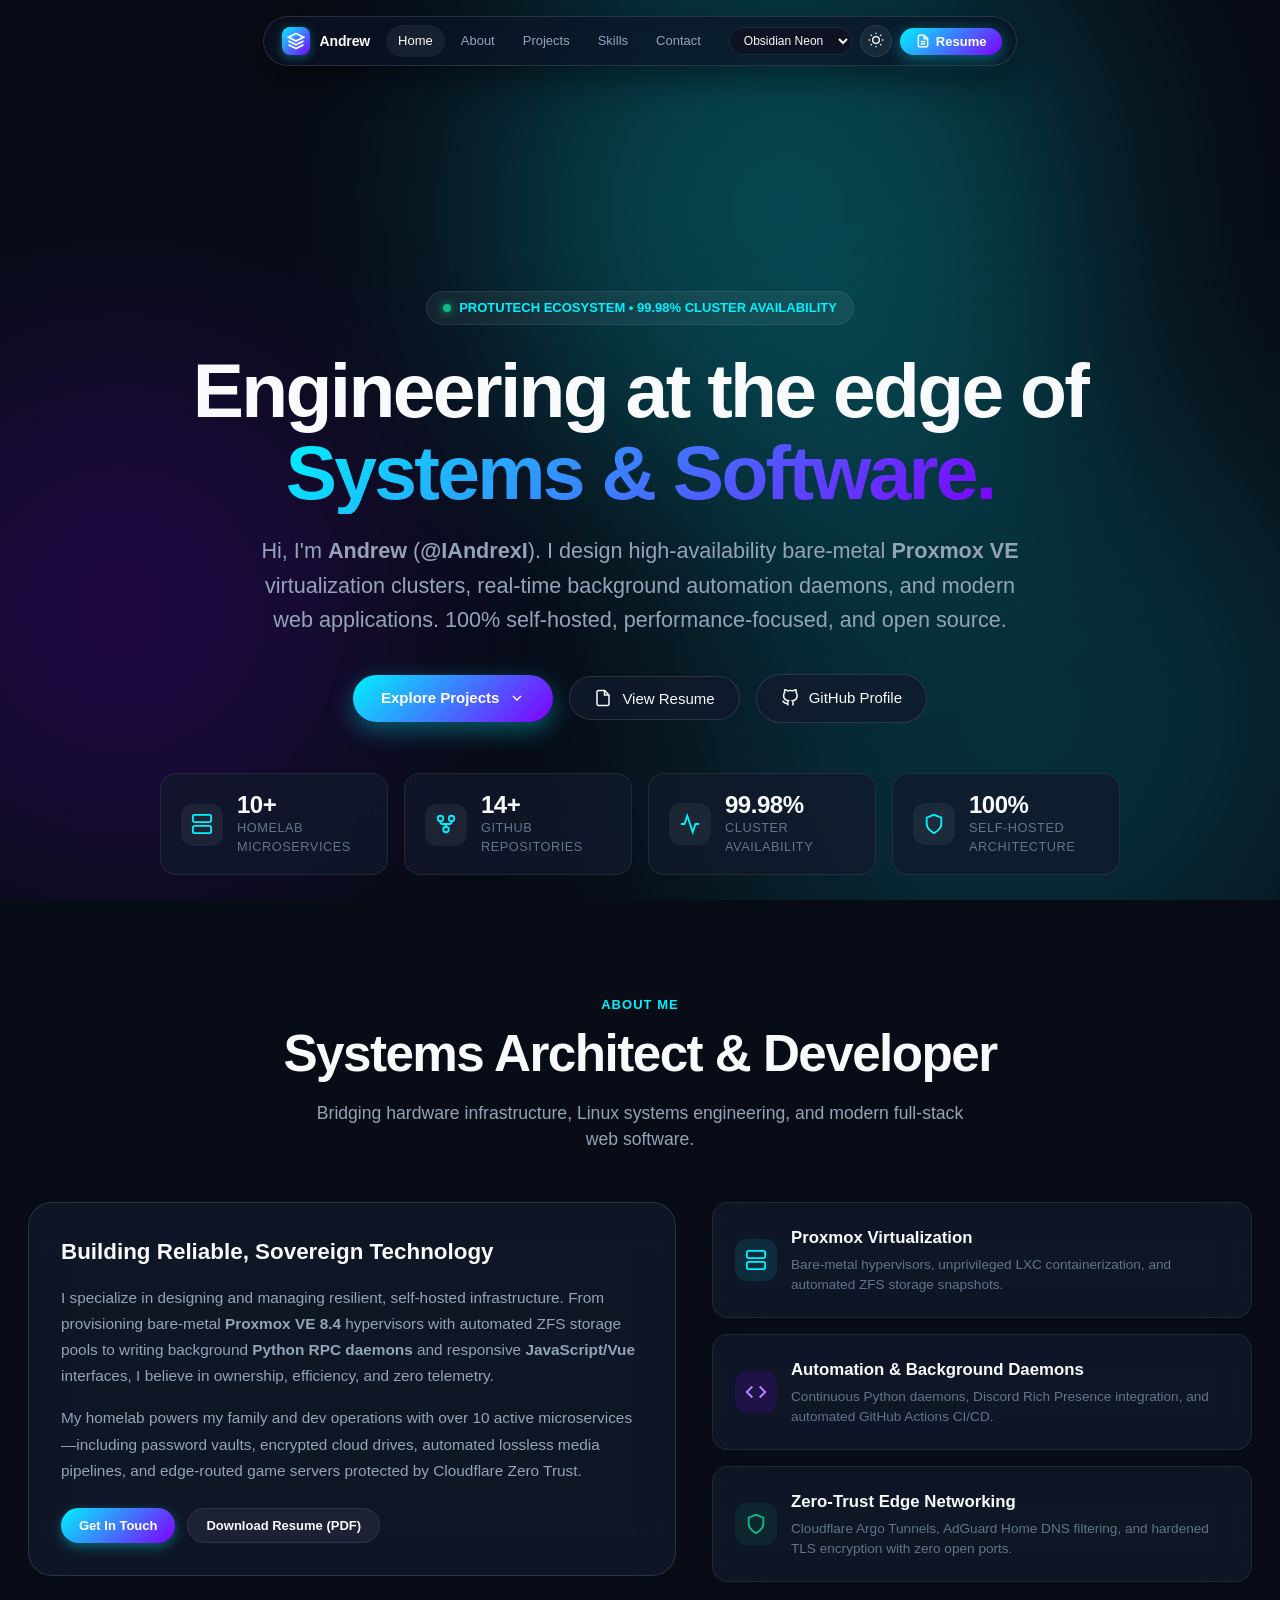
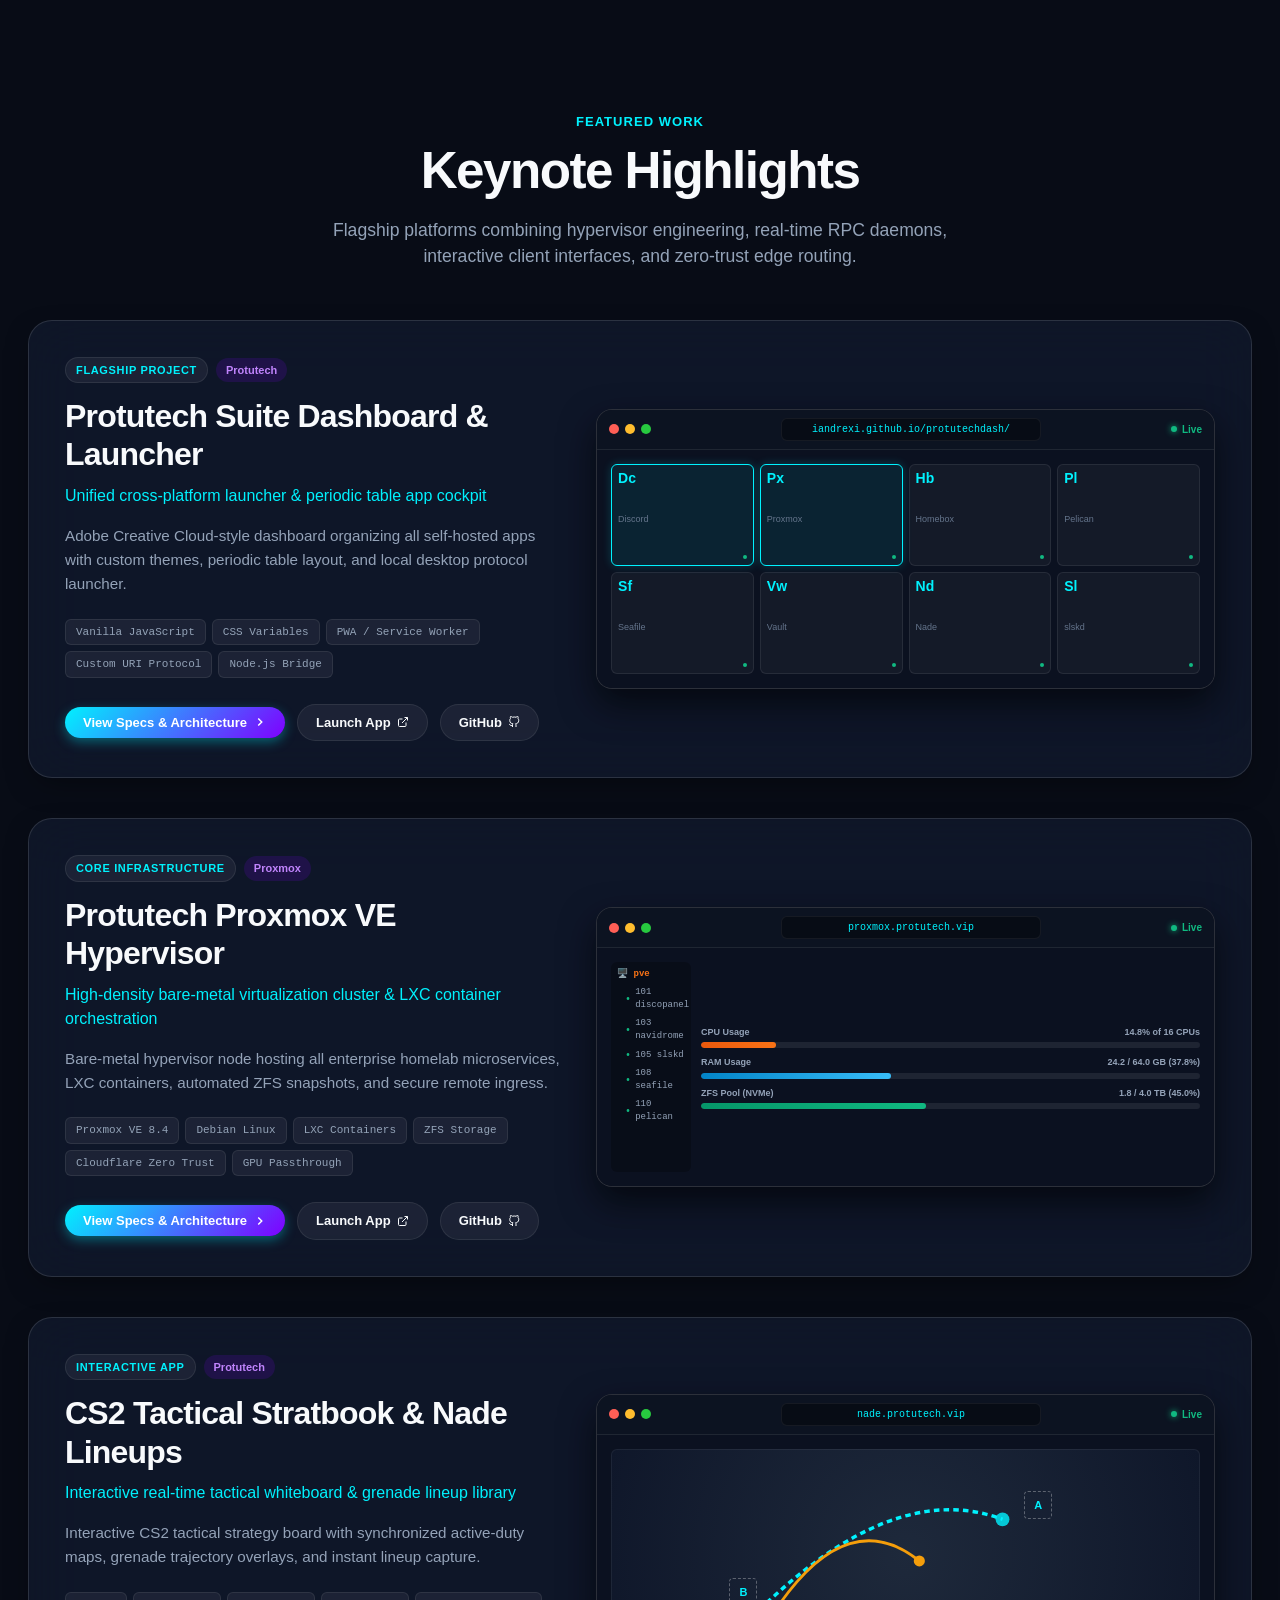
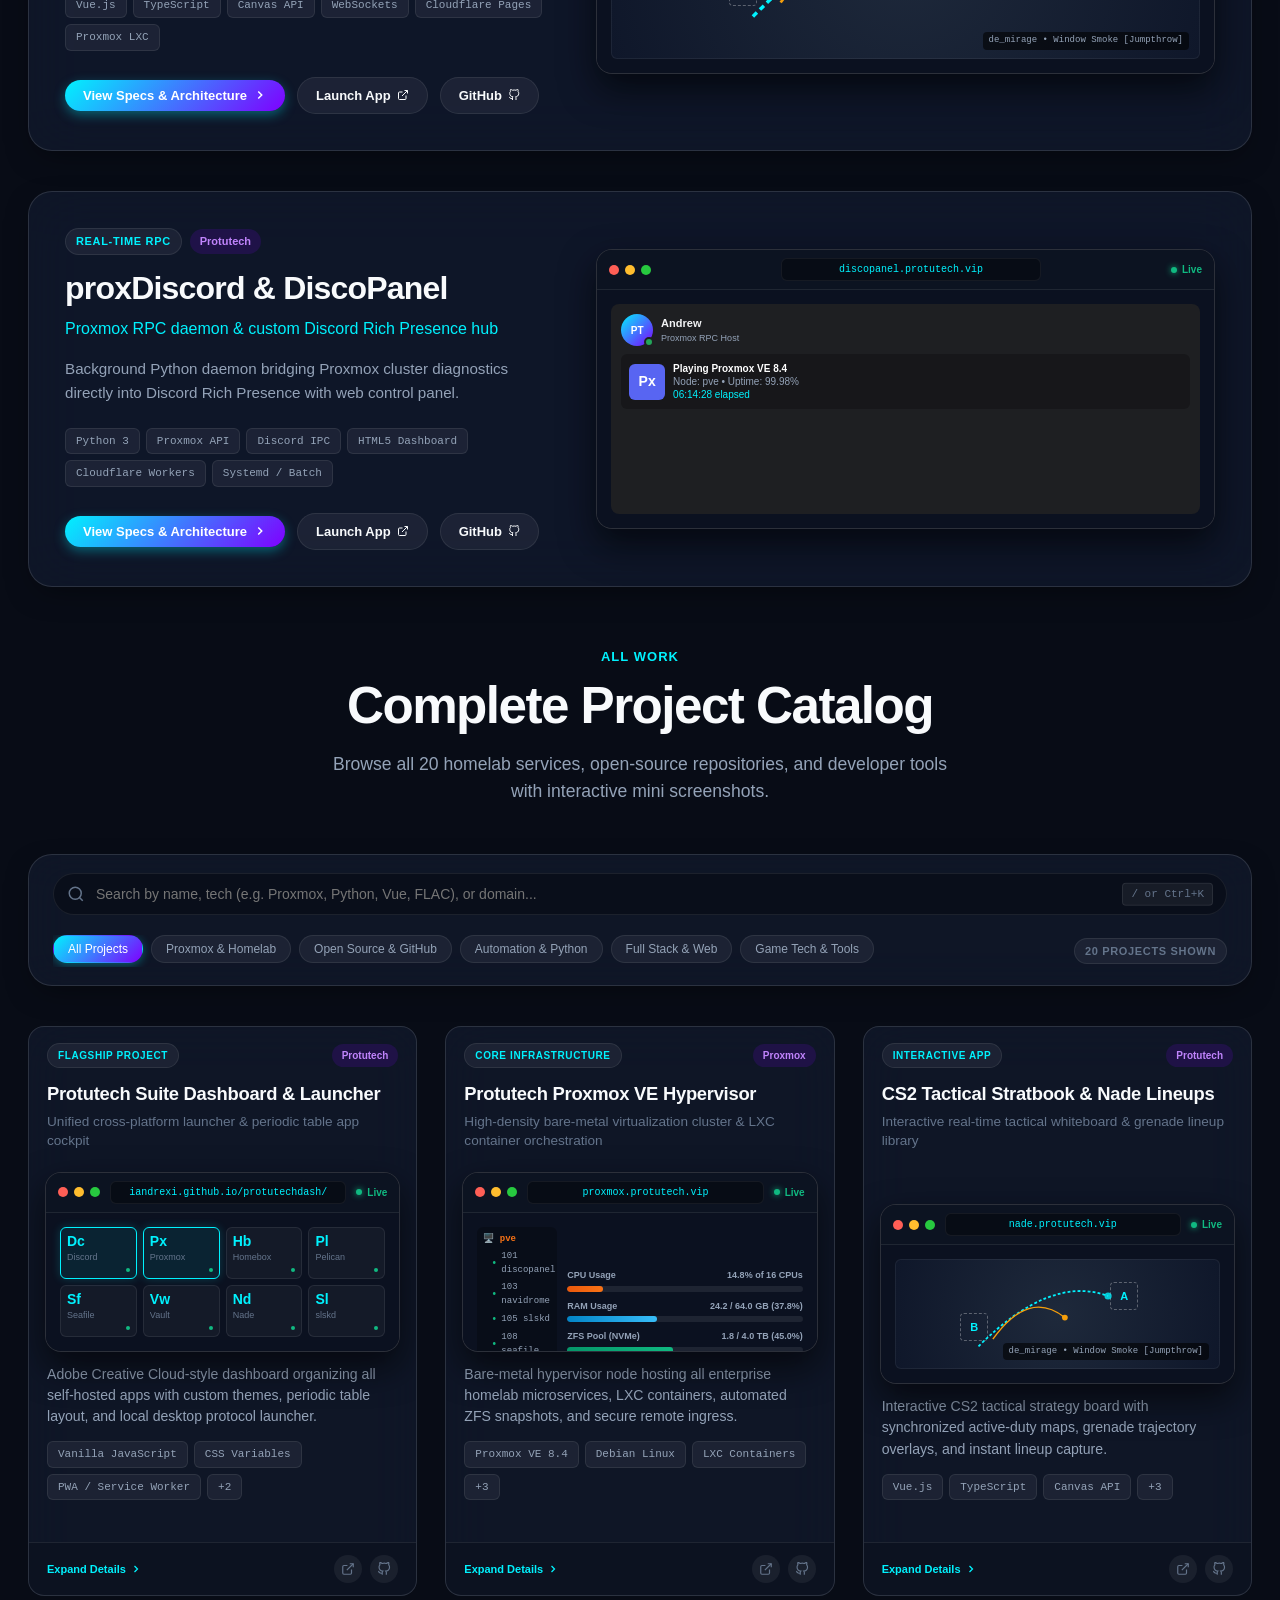
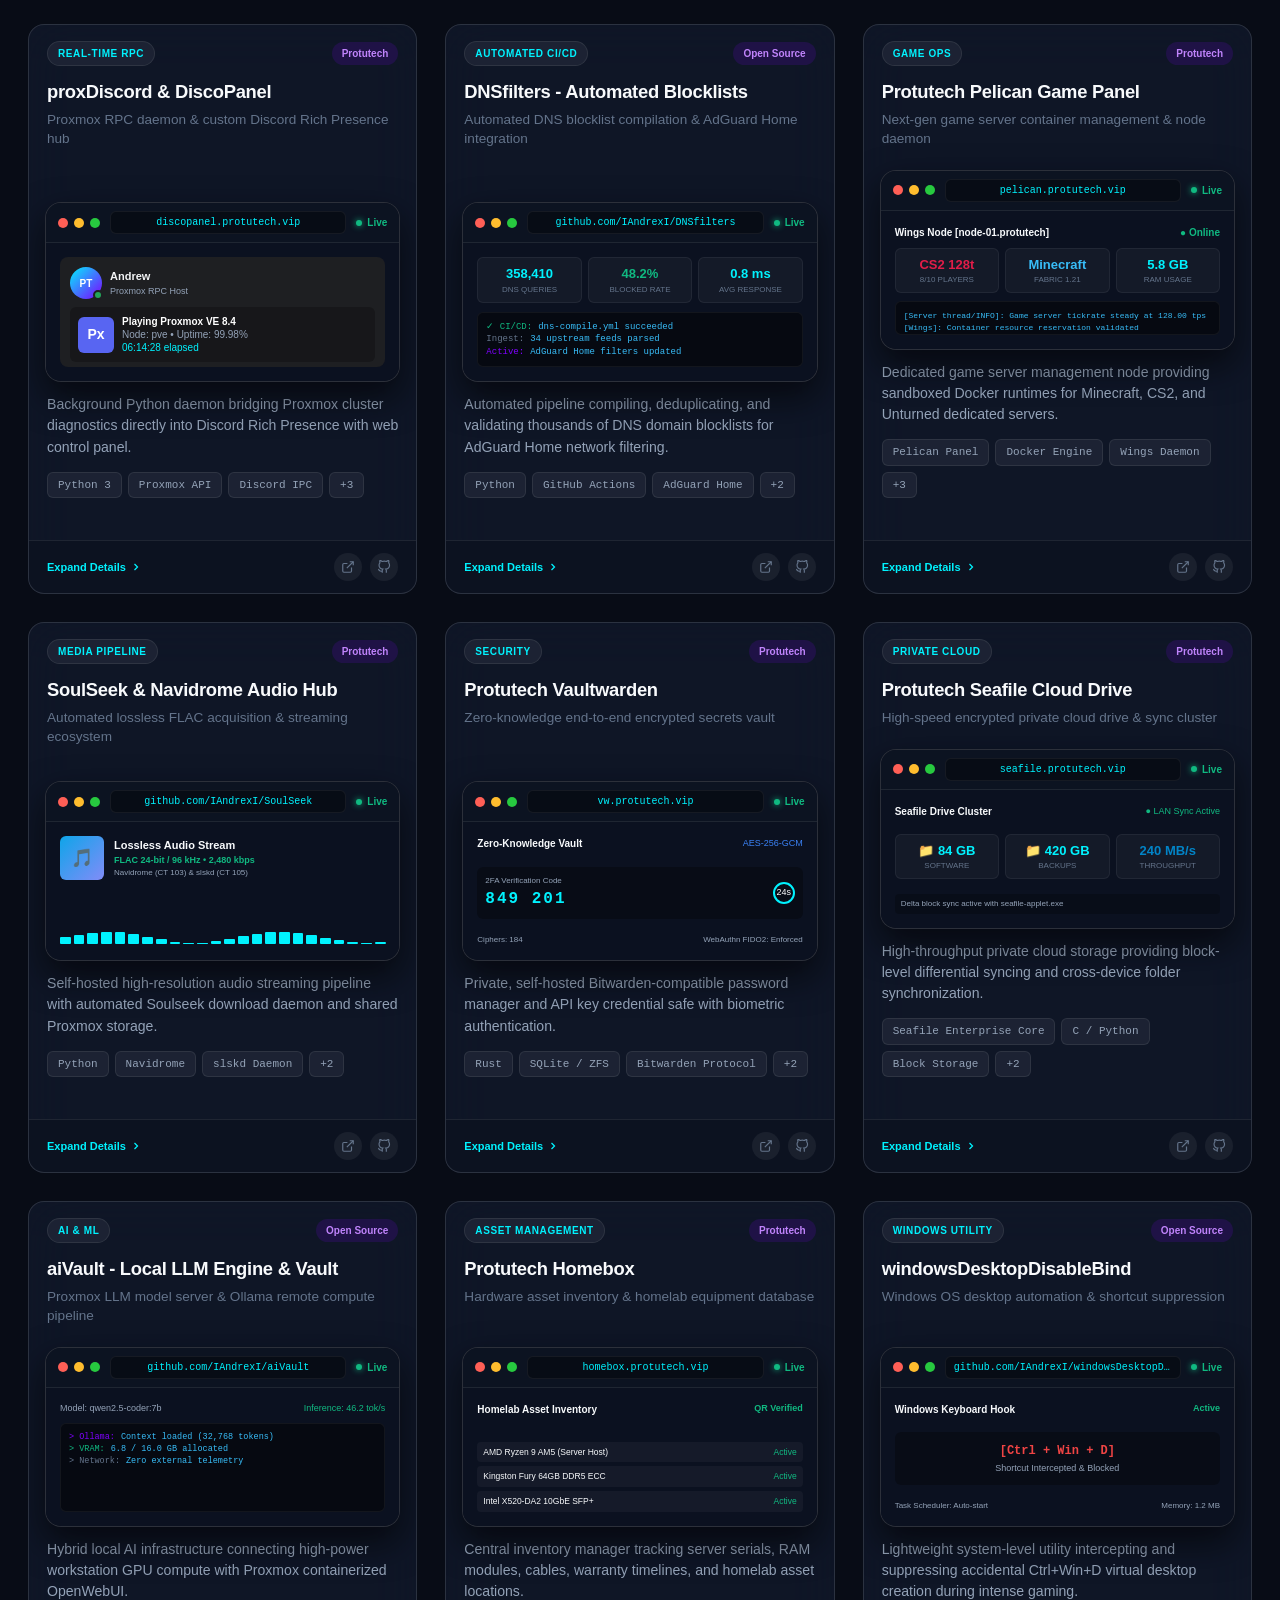
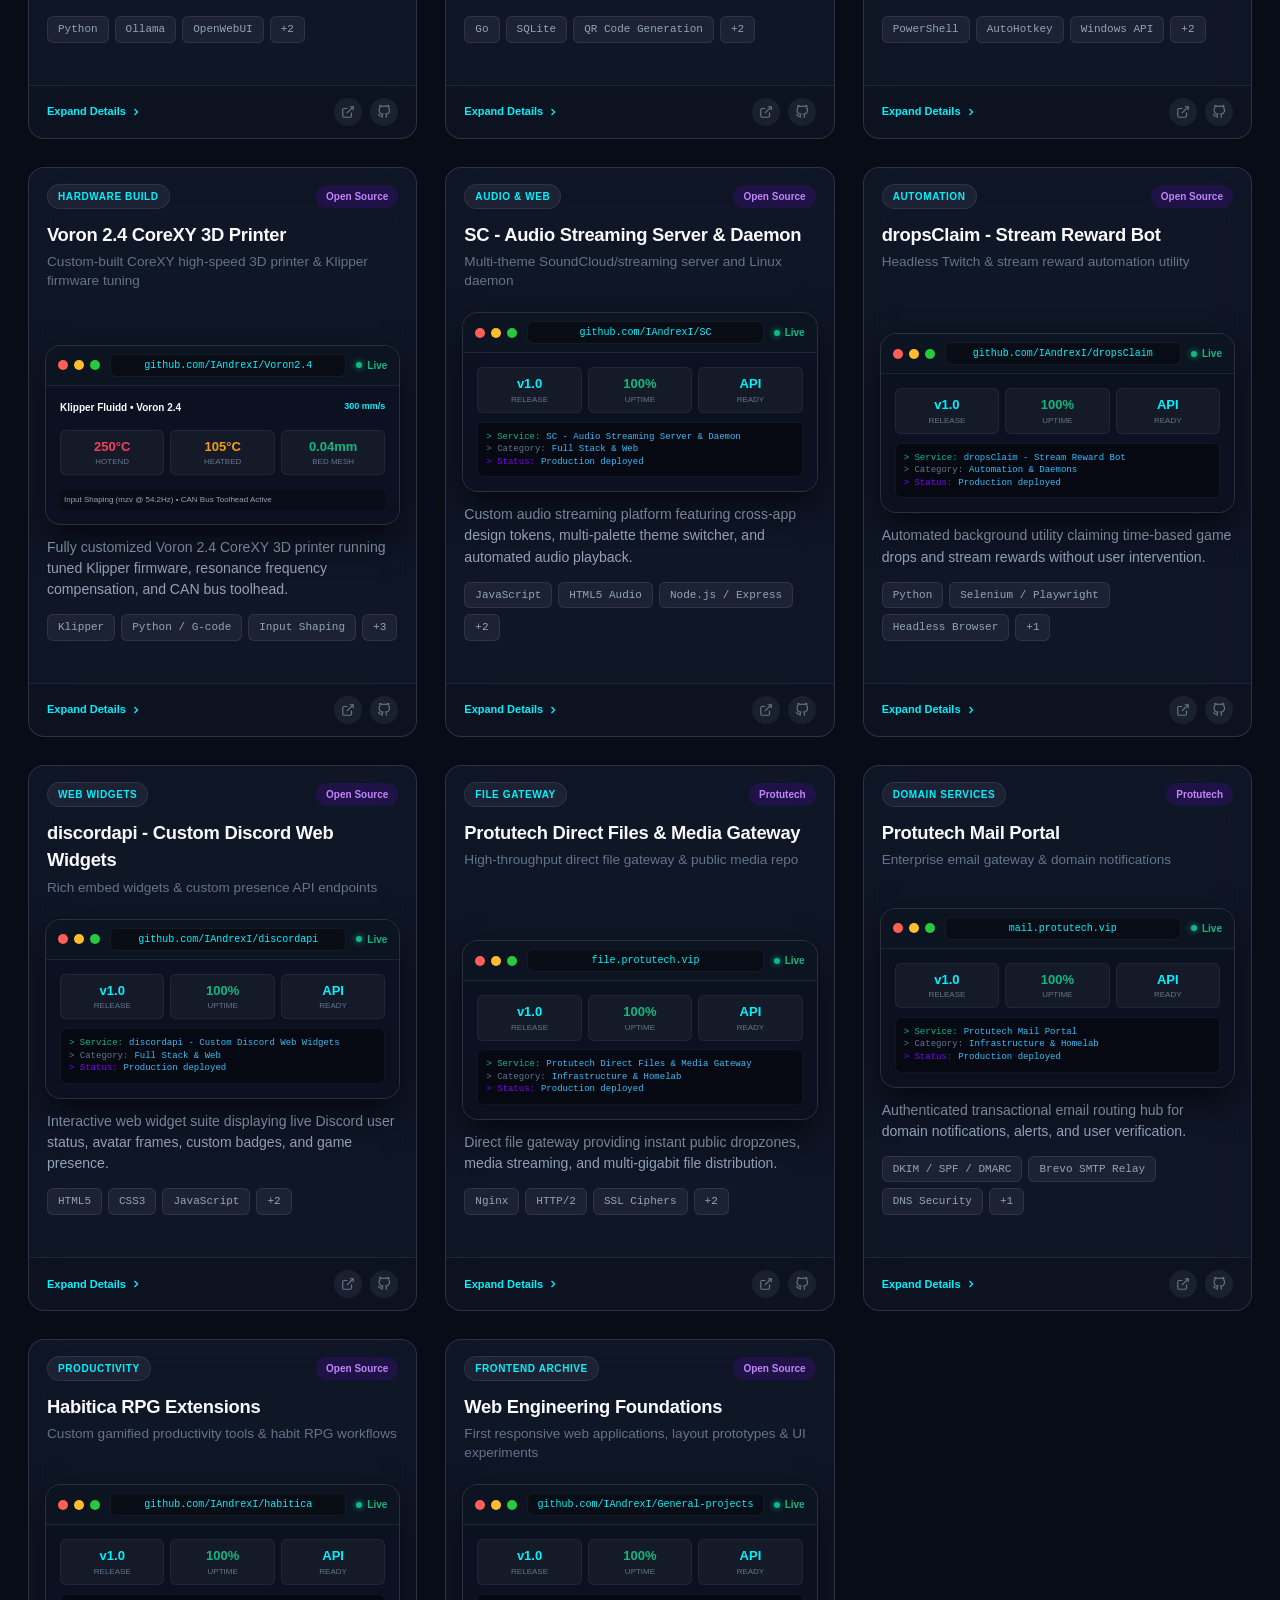
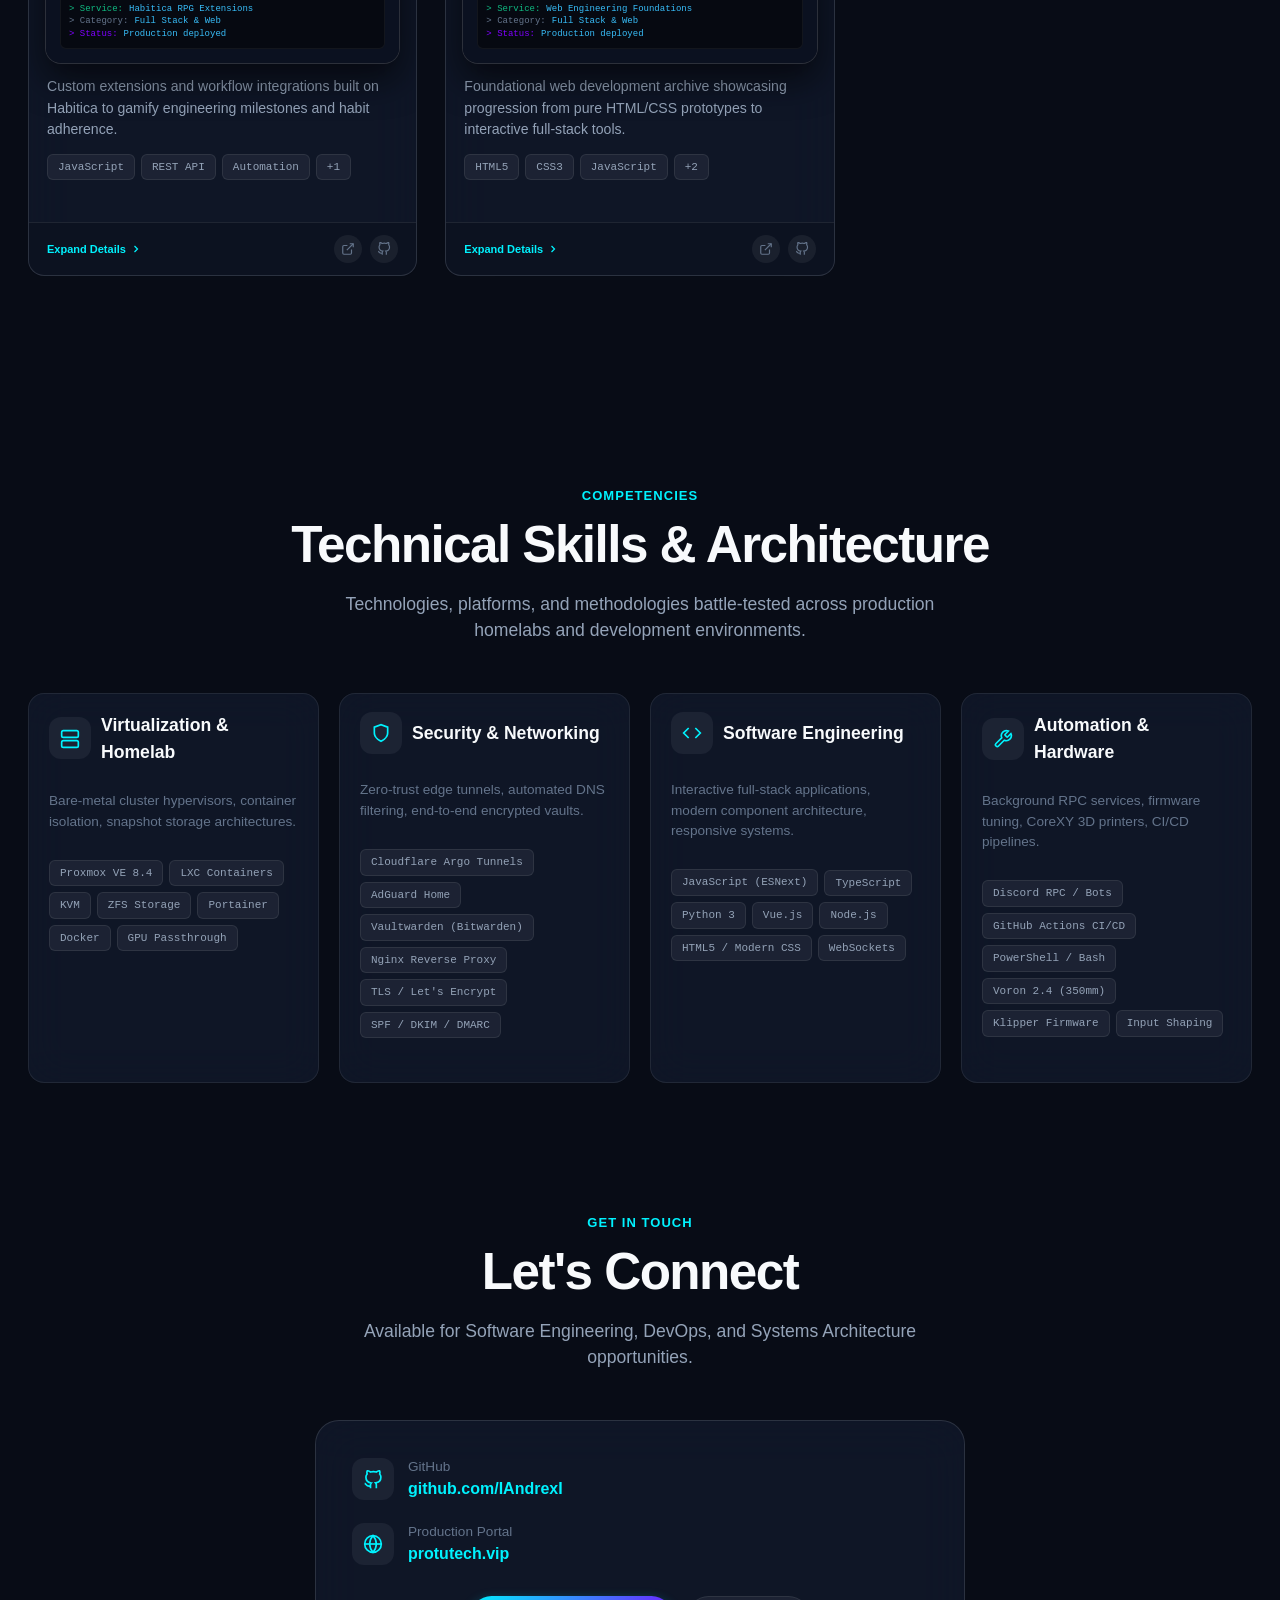
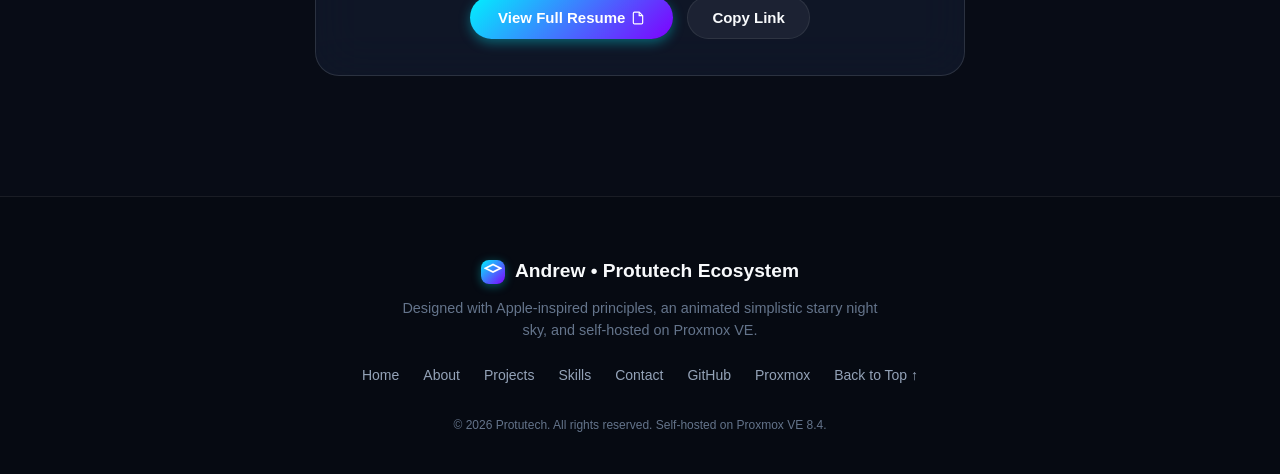
==== commit b68f0b58: "style: remove discor panel and stratbook from footer/contact and update copyright to Protutech" ====
--- a/index.html
+++ b/index.html
@@ -3,14 +3,19 @@
 <head>
   <meta charset="UTF-8">
   <meta name="viewport" content="width=device-width, initial-scale=1.0">
-  <title>Andrew — Systems, Automation & Full-Stack Engineer | Portfolio</title>
-  <meta name="description" content="Portfolio of Andrew (IAndrexI) — Homelab Architect, Systems Engineer, and Full-Stack Developer. Featuring self-hosted Proxmox infrastructure, automation daemons, and open-source applications.">
+  <title>Andrew — Systems, Automation & Software Engineer</title>
+  <meta name="description" content="Portfolio of Andrew (@IAndrexI) — Self-hosted Proxmox VE infrastructure, Protutech homelab ecosystem, automation daemons, and open-source software engineering.">
   <link rel="icon" type="image/svg+xml" href="assets/protutech-logo.svg">
   <link rel="stylesheet" href="styles.css">
 </head>
 <body>
 
-  <!-- Ambient Background Lighting -->
+  <!-- ====================================================================
+       ANIMATED STAR LIGHT & METEOR CANVAS (Starry Night Background)
+       ==================================================================== -->
+  <canvas id="starry-canvas" aria-hidden="true"></canvas>
+
+  <!-- Ambient Glow Nebulae -->
   <div class="ambient-bg" aria-hidden="true">
     <div class="ambient-orb ambient-orb-1"></div>
     <div class="ambient-orb ambient-orb-2"></div>
@@ -18,11 +23,11 @@
   </div>
 
   <!-- ====================================================================
-       APPLE-STYLE DYNAMIC ISLAND GLASS NAVBAR
+       APPLE-STYLE SIMPLE GLASS NAVBAR WITH TABS
        ==================================================================== -->
   <div class="navbar-wrapper">
     <nav class="navbar" aria-label="Main Navigation">
-      <a href="#hero" class="nav-brand">
+      <a href="#home" class="nav-brand">
         <div class="nav-logo-icon">
           <svg viewBox="0 0 24 24" fill="none" stroke="currentColor" stroke-width="2.5">
             <polygon points="12 2 2 7 12 12 22 7 12 2"></polygon>
@@ -33,12 +38,13 @@
         <span>Andrew</span>
       </a>
 
-      <ul class="nav-links">
-        <li><a href="#featured" class="nav-link">Highlights</a></li>
-        <li><a href="#projects" class="nav-link">All Projects</a></li>
-        <li><a href="#skills" class="nav-link">Architecture & Skills</a></li>
-        <li><a href="https://proxmox.protutech.vip" target="_blank" rel="noopener noreferrer" class="nav-link">Proxmox</a></li>
-        <li><a href="https://github.com/IAndrexI" target="_blank" rel="noopener noreferrer" class="nav-link">GitHub</a></li>
+      <!-- Simple Navigation Tabs -->
+      <ul class="nav-links" id="main-nav-tabs">
+        <li><a href="#home" class="nav-link active" data-tab="home">Home</a></li>
+        <li><a href="#about" class="nav-link" data-tab="about">About</a></li>
+        <li><a href="#projects" class="nav-link" data-tab="projects">Projects</a></li>
+        <li><a href="#skills" class="nav-link" data-tab="skills">Skills</a></li>
+        <li><a href="#contact" class="nav-link" data-tab="contact">Contact</a></li>
       </ul>
 
       <div class="nav-actions">
@@ -59,7 +65,7 @@
 
         <!-- Resume Pill CTA -->
         <button class="btn-pill-primary" onclick="window.PortfolioApp.openResumeModal()">
-          <svg width="14" height="14" viewBox="0 0 24 24" fill="none" stroke="currentColor" stroke-width="2.5"><path d="M14 2H6a2 2 0 0 0-2 2v16a2 2 0 0 0 2 2h12a2 2 0 0 0 2-2V8z"></path><polyline points="14 2 14 8 20 8"></polyline><line x1="16" y1="13" x2="8" y2="13"></line><line x1="16" y1="17" x2="8" y2="17"></line><polyline points="10 9 9 9 8 9"></polyline></svg>
+          <svg width="14" height="14" viewBox="0 0 24 24" fill="none" stroke="currentColor" stroke-width="2.5"><path d="M14 2H6a2 2 0 0 0-2 2v16a2 2 0 0 0 2 2h12a2 2 0 0 0 2-2V8z"></path><polyline points="14 2 14 8 20 8"></polyline><line x1="16" y1="13" x2="8" y2="13"></line><line x1="16" y1="17" x2="8" y2="17"></line></svg>
           <span>Resume</span>
         </button>
       </div>
@@ -68,9 +74,9 @@
 
   <main>
     <!-- ====================================================================
-         HERO SECTION (Apple Keynote Style)
+         SECTION 1: HOME / HERO (Apple Minimal + Starry Sky)
          ==================================================================== -->
-    <section class="hero-section" id="hero">
+    <section class="hero-section" id="home">
       <div class="container">
         <div class="hero-eyebrow">
           <span class="hero-eyebrow-dot"></span>
@@ -86,14 +92,14 @@
         </p>
 
         <div class="hero-cta-group">
-          <button class="btn-hero-primary" onclick="window.PortfolioApp.openResumeModal()">
-            <svg width="18" height="18" viewBox="0 0 24 24" fill="none" stroke="currentColor" stroke-width="2.5"><path d="M14 2H6a2 2 0 0 0-2 2v16a2 2 0 0 0 2 2h12a2 2 0 0 0 2-2V8z"></path><polyline points="14 2 14 8 20 8"></polyline></svg>
-            <span>View Resume & Credentials</span>
-          </button>
-          <a href="#featured" class="btn-hero-secondary">
-            <span>Explore Keynote Highlights</span>
+          <a href="#projects" class="btn-hero-primary">
+            <span>Explore Projects</span>
             <svg width="16" height="16" viewBox="0 0 24 24" fill="none" stroke="currentColor" stroke-width="2"><polyline points="6 9 12 15 18 9"></polyline></svg>
           </a>
+          <button class="btn-hero-secondary" onclick="window.PortfolioApp.openResumeModal()">
+            <svg width="18" height="18" viewBox="0 0 24 24" fill="none" stroke="currentColor" stroke-width="2"><path d="M14 2H6a2 2 0 0 0-2 2v16a2 2 0 0 0 2 2h12a2 2 0 0 0 2-2V8z"></path><polyline points="14 2 14 8 20 8"></polyline></svg>
+            <span>View Resume</span>
+          </button>
           <a href="https://github.com/IAndrexI" target="_blank" rel="noopener noreferrer" class="btn-hero-secondary">
             <svg width="18" height="18" viewBox="0 0 24 24" fill="none" stroke="currentColor" stroke-width="2"><path d="M9 19c-5 1.5-5-2.5-7-3m14 6v-3.87a3.37 3.37 0 0 0-.94-2.61c3.14-.35 6.44-1.54 6.44-7A5.44 5.44 0 0 0 20 4.77 5.07 5.07 0 0 0 19.91 1S18.73.65 16 2.48a13.38 13.38 0 0 0-7 0C6.27.65 5.09 1 5.09 1A5.07 5.07 0 0 0 5 4.77a5.44 5.44 0 0 0-1.5 3.78c0 5.42 3.3 6.61 6.44 7A3.37 3.37 0 0 0 9 18.13V22"></path></svg>
             <span>GitHub Profile</span>
@@ -146,34 +152,95 @@
     </section>
 
     <!-- ====================================================================
-         KEYNOTE HIGHLIGHTS (Apple Scroll-Expand Bento Cards)
+         SECTION 2: ABOUT (Similar to Eric David style + Systems Focus)
          ==================================================================== -->
-    <section class="showcase-section" id="featured">
+    <section class="showcase-section" id="about">
       <div class="container">
         <div class="section-header">
-          <span class="section-tag">Keynote Highlights</span>
-          <h2 class="section-title">Designed with intent. Built to perform.</h2>
+          <span class="section-tag">About Me</span>
+          <h2 class="section-title">Systems Architect & Developer</h2>
           <p class="section-desc">
-            Flagship projects combining hypervisor engineering, real-time RPC daemons, interactive client interfaces, and zero-trust edge routing.
+            Bridging hardware infrastructure, Linux systems engineering, and modern full-stack web software.
           </p>
         </div>
 
-        <div class="bento-featured-grid" id="featured-cards-container">
+        <div style="display: grid; grid-template-columns: 1.2fr 1fr; gap: 36px; align-items: start;">
+          <div class="about-card" style="background: var(--bg-card); border: 1px solid var(--border-card); border-radius: var(--radius-lg); padding: 32px; backdrop-filter: blur(24px);">
+            <h3 style="font-size: 1.4rem; font-weight: 700; margin-bottom: 16px; color: var(--text-primary);">
+              Building Reliable, Sovereign Technology
+            </h3>
+            <p style="font-size: 0.96rem; color: var(--text-secondary); line-height: 1.7; margin-bottom: 16px;">
+              I specialize in designing and managing resilient, self-hosted infrastructure. From provisioning bare-metal <strong>Proxmox VE 8.4</strong> hypervisors with automated ZFS storage pools to writing background <strong>Python RPC daemons</strong> and responsive <strong>JavaScript/Vue</strong> interfaces, I believe in ownership, efficiency, and zero telemetry.
+            </p>
+            <p style="font-size: 0.96rem; color: var(--text-secondary); line-height: 1.7; margin-bottom: 24px;">
+              My homelab powers my family and dev operations with over 10 active microservices—including password vaults, encrypted cloud drives, automated lossless media pipelines, and edge-routed game servers protected by Cloudflare Zero Trust.
+            </p>
+            <div style="display: flex; gap: 12px; flex-wrap: wrap;">
+              <a href="#contact" class="btn-card-action primary">Get In Touch</a>
+              <button class="btn-card-action secondary" onclick="window.PortfolioApp.openResumeModal()">Download Resume (PDF)</button>
+            </div>
+          </div>
+
+          <div style="display: flex; flex-direction: column; gap: 16px;">
+            <div class="stat-card" style="padding: 22px;">
+              <div class="stat-icon" style="background: rgba(0, 242, 254, 0.1); color: var(--accent-primary);">
+                <svg width="22" height="22" viewBox="0 0 24 24" fill="none" stroke="currentColor" stroke-width="2"><rect x="2" y="2" width="20" height="8" rx="2" ry="2"></rect><rect x="2" y="14" width="20" height="8" rx="2" ry="2"></rect><line x1="6" y1="6" x2="6.01" y2="6"></line><line x1="6" y1="18" x2="6.01" y2="18"></line></svg>
+              </div>
+              <div>
+                <h4 style="font-size: 1.05rem; font-weight: 700; margin-bottom: 4px;">Proxmox Virtualization</h4>
+                <p style="font-size: 0.85rem; color: var(--text-muted); line-height: 1.5;">Bare-metal hypervisors, unprivileged LXC containerization, and automated ZFS storage snapshots.</p>
+              </div>
+            </div>
+
+            <div class="stat-card" style="padding: 22px;">
+              <div class="stat-icon" style="background: rgba(127, 0, 255, 0.15); color: #c084fc;">
+                <svg width="22" height="22" viewBox="0 0 24 24" fill="none" stroke="currentColor" stroke-width="2"><polyline points="16 18 22 12 16 6"></polyline><polyline points="8 6 2 12 8 18"></polyline></svg>
+              </div>
+              <div>
+                <h4 style="font-size: 1.05rem; font-weight: 700; margin-bottom: 4px;">Automation & Background Daemons</h4>
+                <p style="font-size: 0.85rem; color: var(--text-muted); line-height: 1.5;">Continuous Python daemons, Discord Rich Presence integration, and automated GitHub Actions CI/CD.</p>
+              </div>
+            </div>
+
+            <div class="stat-card" style="padding: 22px;">
+              <div class="stat-icon" style="background: rgba(16, 185, 129, 0.1); color: var(--color-success);">
+                <svg width="22" height="22" viewBox="0 0 24 24" fill="none" stroke="currentColor" stroke-width="2"><path d="M12 22s8-4 8-10V5l-8-3-8 3v7c0 6 8 10 8 10z"></path></svg>
+              </div>
+              <div>
+                <h4 style="font-size: 1.05rem; font-weight: 700; margin-bottom: 4px;">Zero-Trust Edge Networking</h4>
+                <p style="font-size: 0.85rem; color: var(--text-muted); line-height: 1.5;">Cloudflare Argo Tunnels, AdGuard Home DNS filtering, and hardened TLS encryption with zero open ports.</p>
+              </div>
+            </div>
+          </div>
+        </div>
+      </div>
+    </section>
+
+    <!-- ====================================================================
+         SECTION 3: PROJECTS (Apple Keynote Scroll-Expand + Full Gallery)
+         ==================================================================== -->
+    <section class="showcase-section" id="projects">
+      <div class="container">
+        <!-- Keynote Highlights Header -->
+        <div class="section-header">
+          <span class="section-tag">Featured Work</span>
+          <h2 class="section-title">Keynote Highlights</h2>
+          <p class="section-desc">
+            Flagship platforms combining hypervisor engineering, real-time RPC daemons, interactive client interfaces, and zero-trust edge routing.
+          </p>
+        </div>
+
+        <!-- Apple Scroll-Expand Bento Cards -->
+        <div class="bento-featured-grid" id="featured-cards-container" style="margin-bottom: 60px;">
           <!-- Dynamically populated by app.js -->
         </div>
-      </div>
-    </section>
-
-    <!-- ====================================================================
-         ALL PROJECTS GALLERY (Filterable & Searchable)
-         ==================================================================== -->
-    <section class="showcase-section" id="projects" style="padding-top: 40px;">
-      <div class="container">
-        <div class="section-header">
-          <span class="section-tag">Complete Catalog</span>
-          <h2 class="section-title">All Systems, Apps & Repositories</h2>
+
+        <!-- Complete Catalog Header -->
+        <div class="section-header" style="margin-top: 40px;">
+          <span class="section-tag">All Work</span>
+          <h2 class="section-title">Complete Project Catalog</h2>
           <p class="section-desc">
-            Explore every active project in the Protutech ecosystem and open-source portfolio with live status, interactive mini screenshots, and architecture specs.
+            Browse all 20 homelab services, open-source repositories, and developer tools with interactive mini screenshots.
           </p>
         </div>
 
@@ -206,13 +273,13 @@
     </section>
 
     <!-- ====================================================================
-         TECHNICAL COMPETENCIES & ARCHITECTURE
+         SECTION 4: SKILLS & TECHNICAL ARCHITECTURE
          ==================================================================== -->
-    <section class="showcase-section" id="skills" style="padding-top: 20px;">
+    <section class="showcase-section" id="skills">
       <div class="container">
         <div class="section-header">
-          <span class="section-tag">Technical Competencies</span>
-          <h2 class="section-title">The Engineering Toolkit</h2>
+          <span class="section-tag">Competencies</span>
+          <h2 class="section-title">Technical Skills & Architecture</h2>
           <p class="section-desc">
             Technologies, platforms, and methodologies battle-tested across production homelabs and development environments.
           </p>
@@ -283,6 +350,52 @@
               <span class="tech-tag">Klipper Firmware</span>
               <span class="tech-tag">Input Shaping</span>
             </div>
+          </div>
+        </div>
+      </div>
+    </section>
+
+    <!-- ====================================================================
+         SECTION 5: CONTACT & RESUME
+         ==================================================================== -->
+    <section class="showcase-section" id="contact" style="padding-bottom: 40px;">
+      <div class="container" style="text-align: center;">
+        <div class="section-header">
+          <span class="section-tag">Get In Touch</span>
+          <h2 class="section-title">Let's Connect</h2>
+          <p class="section-desc">
+            Available for Software Engineering, DevOps, and Systems Architecture opportunities.
+          </p>
+        </div>
+
+        <div style="max-width: 650px; margin: 0 auto; background: var(--bg-card); border: 1px solid var(--border-card); border-radius: var(--radius-lg); padding: 36px; backdrop-filter: blur(24px);">
+          <div style="display: flex; flex-direction: column; gap: 20px; text-align: left; margin-bottom: 30px;">
+            <div style="display: flex; align-items: center; gap: 14px;">
+              <div class="stat-icon"><svg width="20" height="20" viewBox="0 0 24 24" fill="none" stroke="currentColor" stroke-width="2"><path d="M9 19c-5 1.5-5-2.5-7-3m14 6v-3.87a3.37 3.37 0 0 0-.94-2.61c3.14-.35 6.44-1.54 6.44-7A5.44 5.44 0 0 0 20 4.77 5.07 5.07 0 0 0 19.91 1S18.73.65 16 2.48a13.38 13.38 0 0 0-7 0C6.27.65 5.09 1 5.09 1A5.07 5.07 0 0 0 5 4.77a5.44 5.44 0 0 0-1.5 3.78c0 5.42 3.3 6.61 6.44 7A3.37 3.37 0 0 0 9 18.13V22"></path></svg></div>
+              <div>
+                <div style="font-size: 0.85rem; color: var(--text-muted);">GitHub</div>
+                <a href="https://github.com/IAndrexI" target="_blank" rel="noopener noreferrer" style="font-weight: 600; color: var(--accent-primary); text-decoration: none;">github.com/IAndrexI</a>
+              </div>
+            </div>
+
+            <div style="display: flex; align-items: center; gap: 14px;">
+              <div class="stat-icon"><svg width="20" height="20" viewBox="0 0 24 24" fill="none" stroke="currentColor" stroke-width="2"><circle cx="12" cy="12" r="10"></circle><line x1="2" y1="12" x2="22" y2="12"></line><path d="M12 2a15.3 15.3 0 0 1 4 10 15.3 15.3 0 0 1-4 10 15.3 15.3 0 0 1-4-10 15.3 15.3 0 0 1 4-10z"></path></svg></div>
+              <div>
+                <div style="font-size: 0.85rem; color: var(--text-muted);">Production Portal</div>
+                <a href="https://protutech.vip" target="_blank" rel="noopener noreferrer" style="font-weight: 600; color: var(--accent-primary); text-decoration: none;">protutech.vip</a>
+              </div>
+            </div>
+
+          </div>
+
+          <div style="display: flex; gap: 14px; justify-content: center; flex-wrap: wrap;">
+            <button class="btn-card-action primary" onclick="window.PortfolioApp.openResumeModal()" style="padding: 12px 28px; font-size: 15px;">
+              <span>View Full Resume</span>
+              <svg width="14" height="14" viewBox="0 0 24 24" fill="none" stroke="currentColor" stroke-width="2"><path d="M14 2H6a2 2 0 0 0-2 2v16a2 2 0 0 0 2 2h12a2 2 0 0 0 2-2V8z"></path><polyline points="14 2 14 8 20 8"></polyline></svg>
+            </button>
+            <button class="btn-card-action secondary" onclick="navigator.clipboard.writeText('https://github.com/IAndrexI'); alert('GitHub URL copied to clipboard!');" style="padding: 12px 24px; font-size: 15px;">
+              <span>Copy Link</span>
+            </button>
           </div>
         </div>
       </div>
@@ -389,18 +502,20 @@
         <span>Andrew • Protutech Ecosystem</span>
       </div>
       <p class="footer-tagline">
-        Engineered with Apple-inspired design principles, modern vanilla web standards, and high-availability self-hosted systems.
+        Designed with Apple-inspired principles, an animated simplistic starry night sky, and self-hosted on Proxmox VE.
       </p>
       <div class="footer-links-row">
-        <a href="https://github.com/IAndrexI" target="_blank" rel="noopener noreferrer" class="footer-link">GitHub (@IAndrexI)</a>
-        <a href="https://iandrexi.github.io/protutechdash/" target="_blank" rel="noopener noreferrer" class="footer-link">Protutech Suite Dashboard</a>
-        <a href="https://proxmox.protutech.vip" target="_blank" rel="noopener noreferrer" class="footer-link">Proxmox VE Portal</a>
-        <a href="https://discopanel.protutech.vip" target="_blank" rel="noopener noreferrer" class="footer-link">DiscoPanel</a>
-        <a href="https://nade.protutech.vip" target="_blank" rel="noopener noreferrer" class="footer-link">CS2 Stratbook</a>
-        <a href="#hero" class="footer-link">Back to Top ↑</a>
+        <a href="#home" class="footer-link">Home</a>
+        <a href="#about" class="footer-link">About</a>
+        <a href="#projects" class="footer-link">Projects</a>
+        <a href="#skills" class="footer-link">Skills</a>
+        <a href="#contact" class="footer-link">Contact</a>
+        <a href="https://github.com/IAndrexI" target="_blank" rel="noopener noreferrer" class="footer-link">GitHub</a>
+        <a href="https://proxmox.protutech.vip" target="_blank" rel="noopener noreferrer" class="footer-link">Proxmox</a>
+        <a href="#home" class="footer-link">Back to Top ↑</a>
       </div>
       <div class="footer-copy">
-        &copy; 2026 Andrew. All rights reserved. Self-hosted on Proxmox VE.
+        &copy; 2026 Protutech. All rights reserved. Self-hosted on Proxmox VE 8.4.
       </div>
     </div>
   </footer>
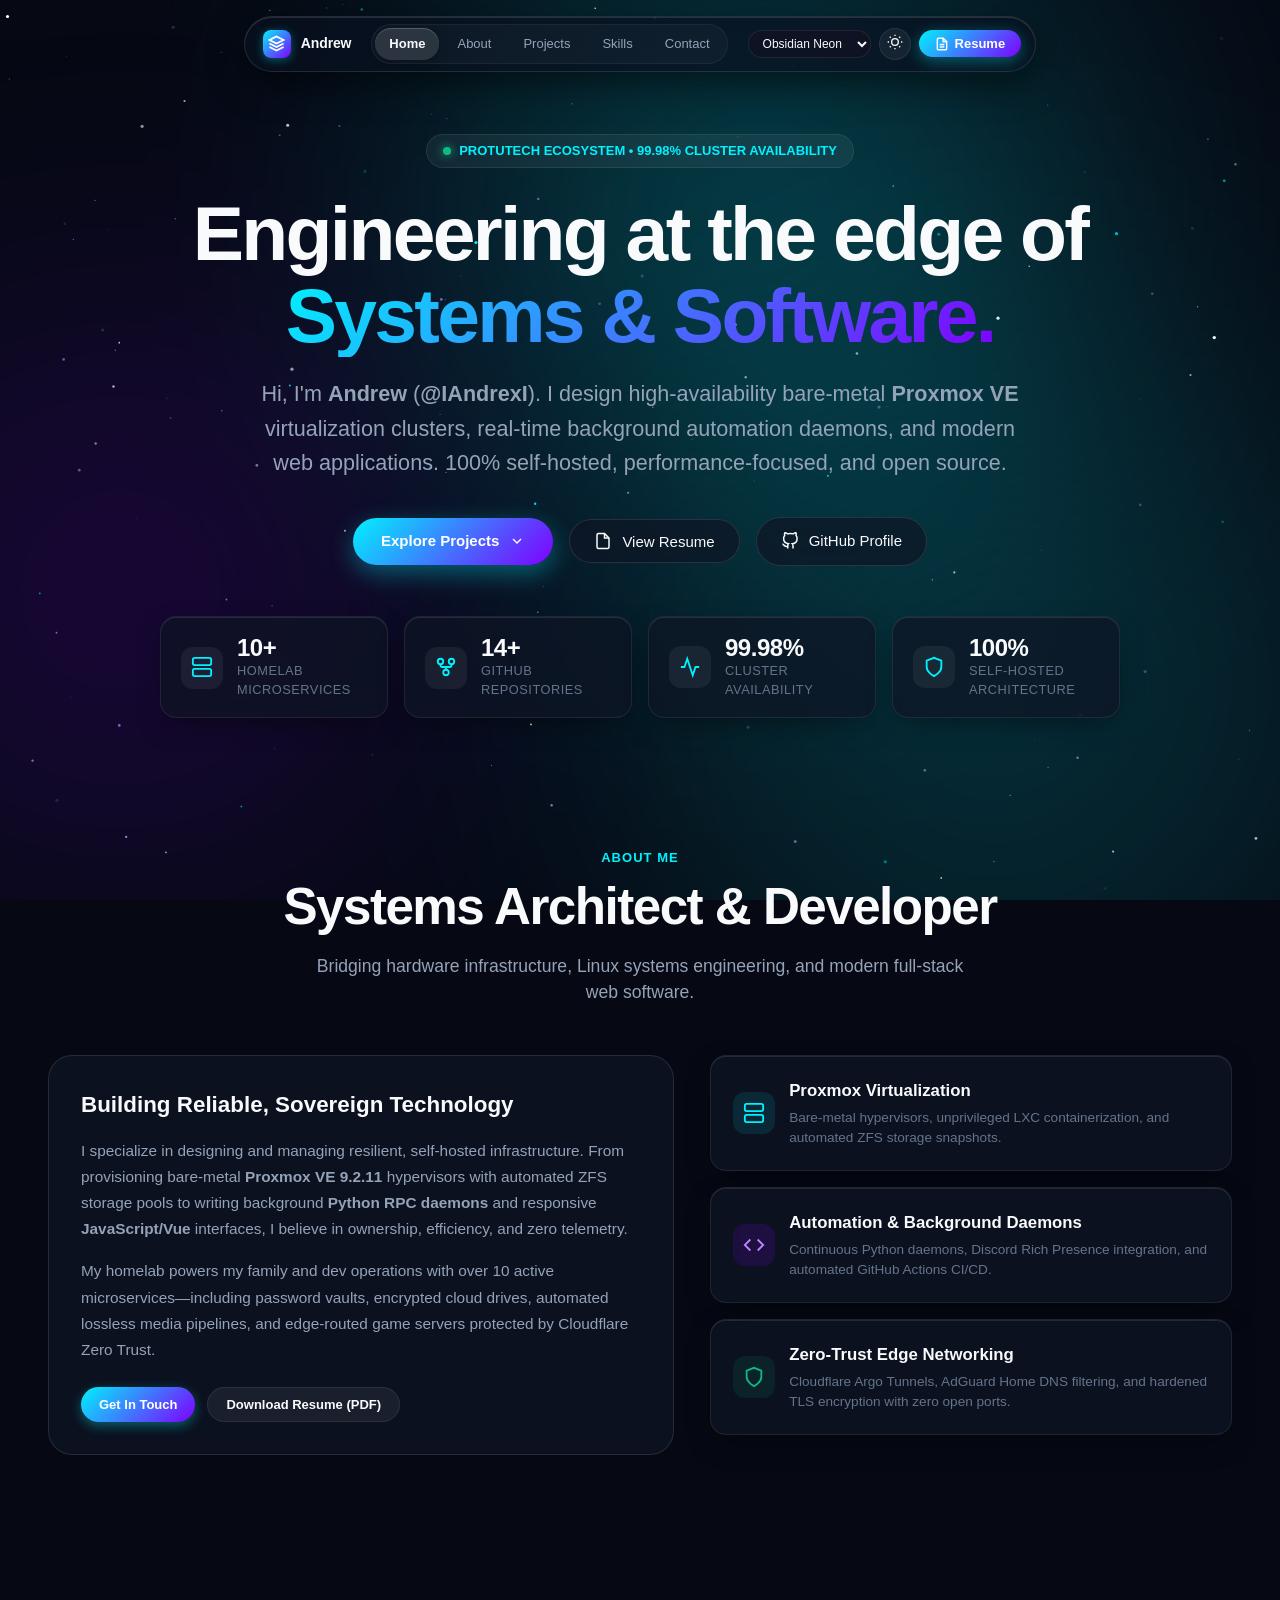
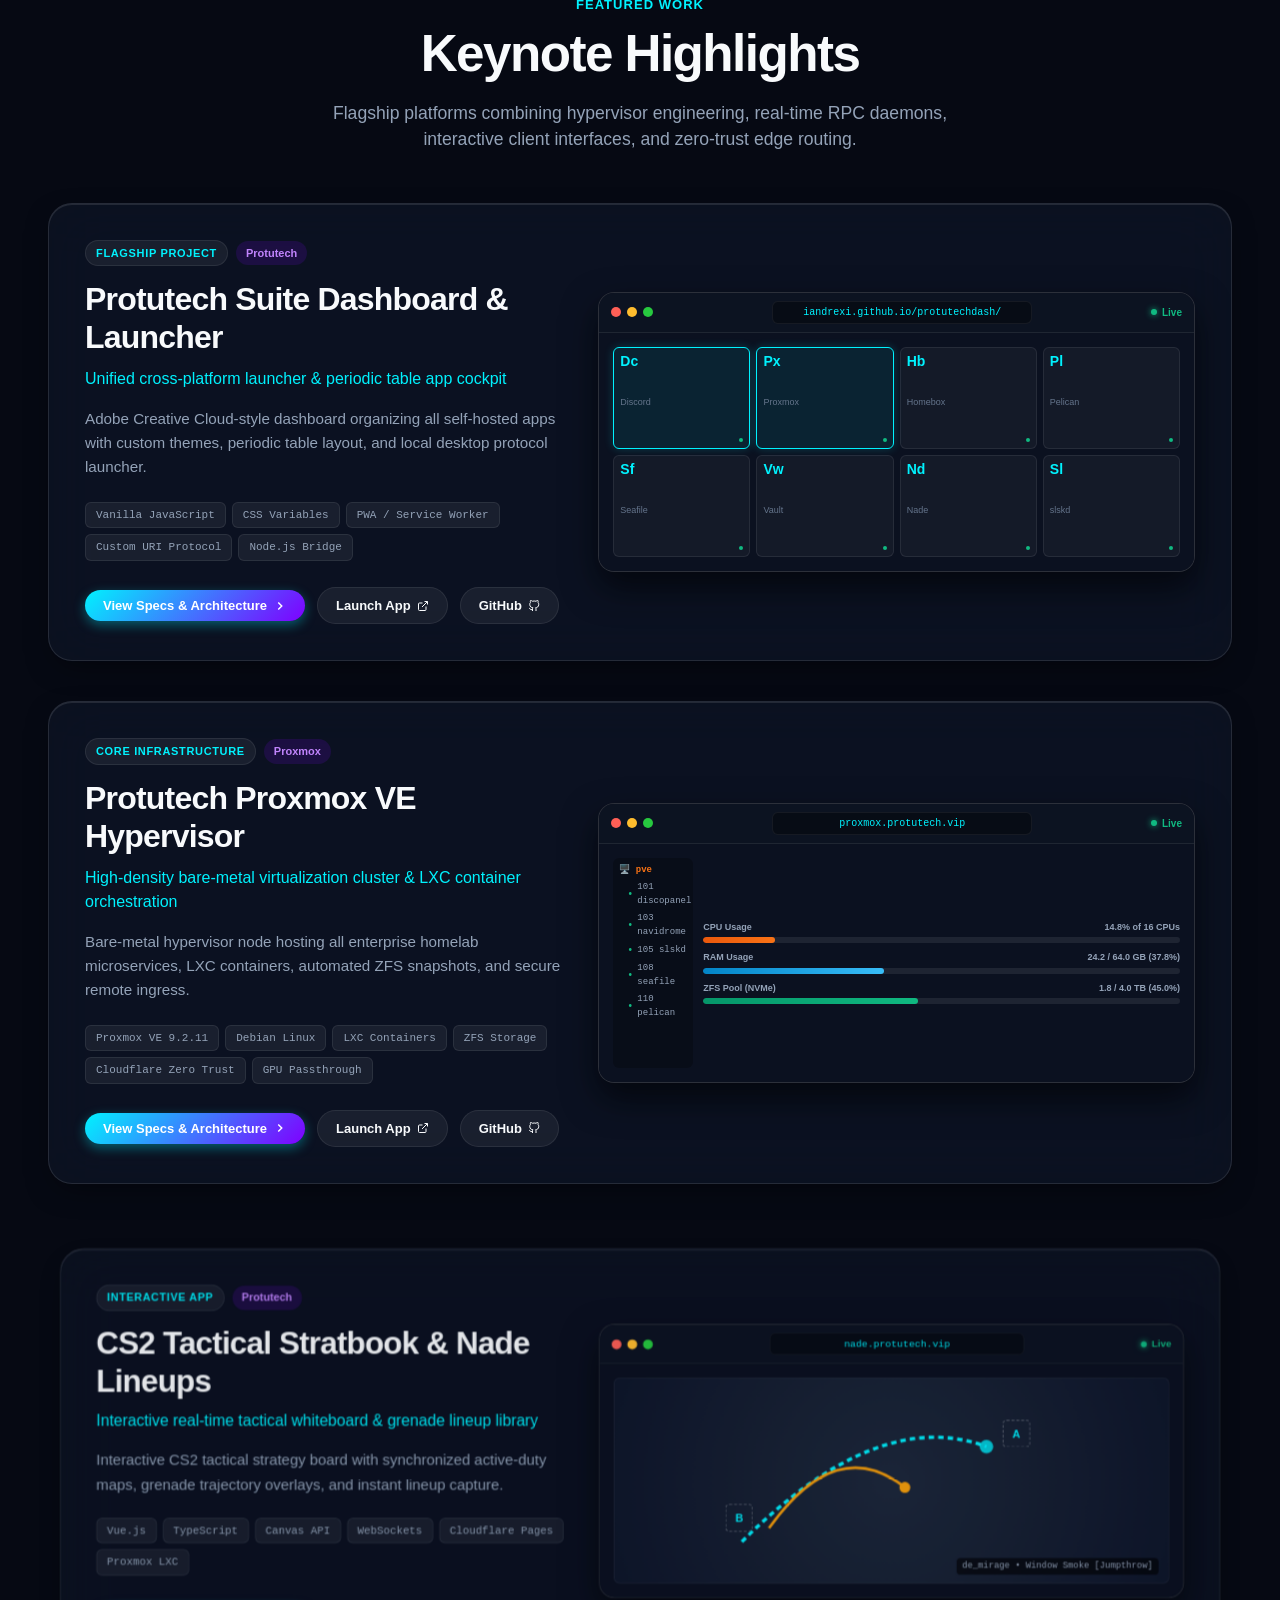
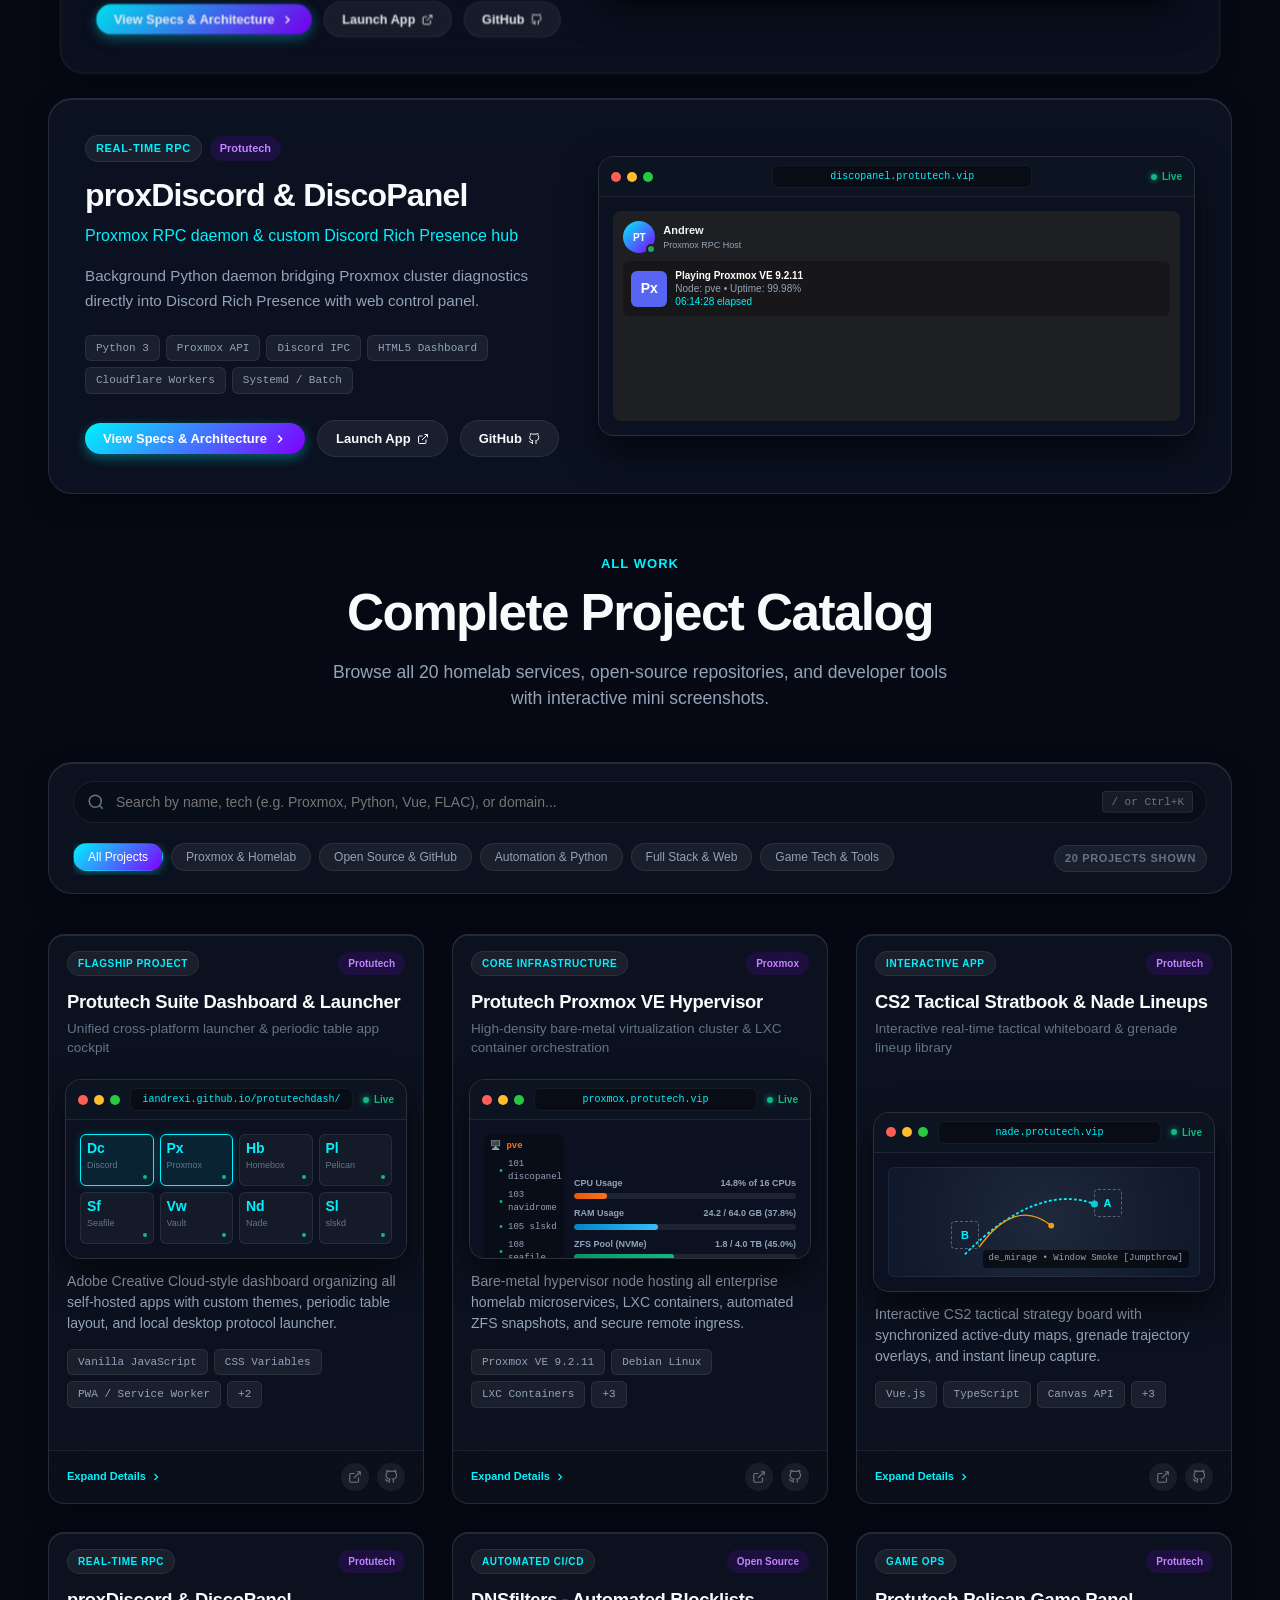
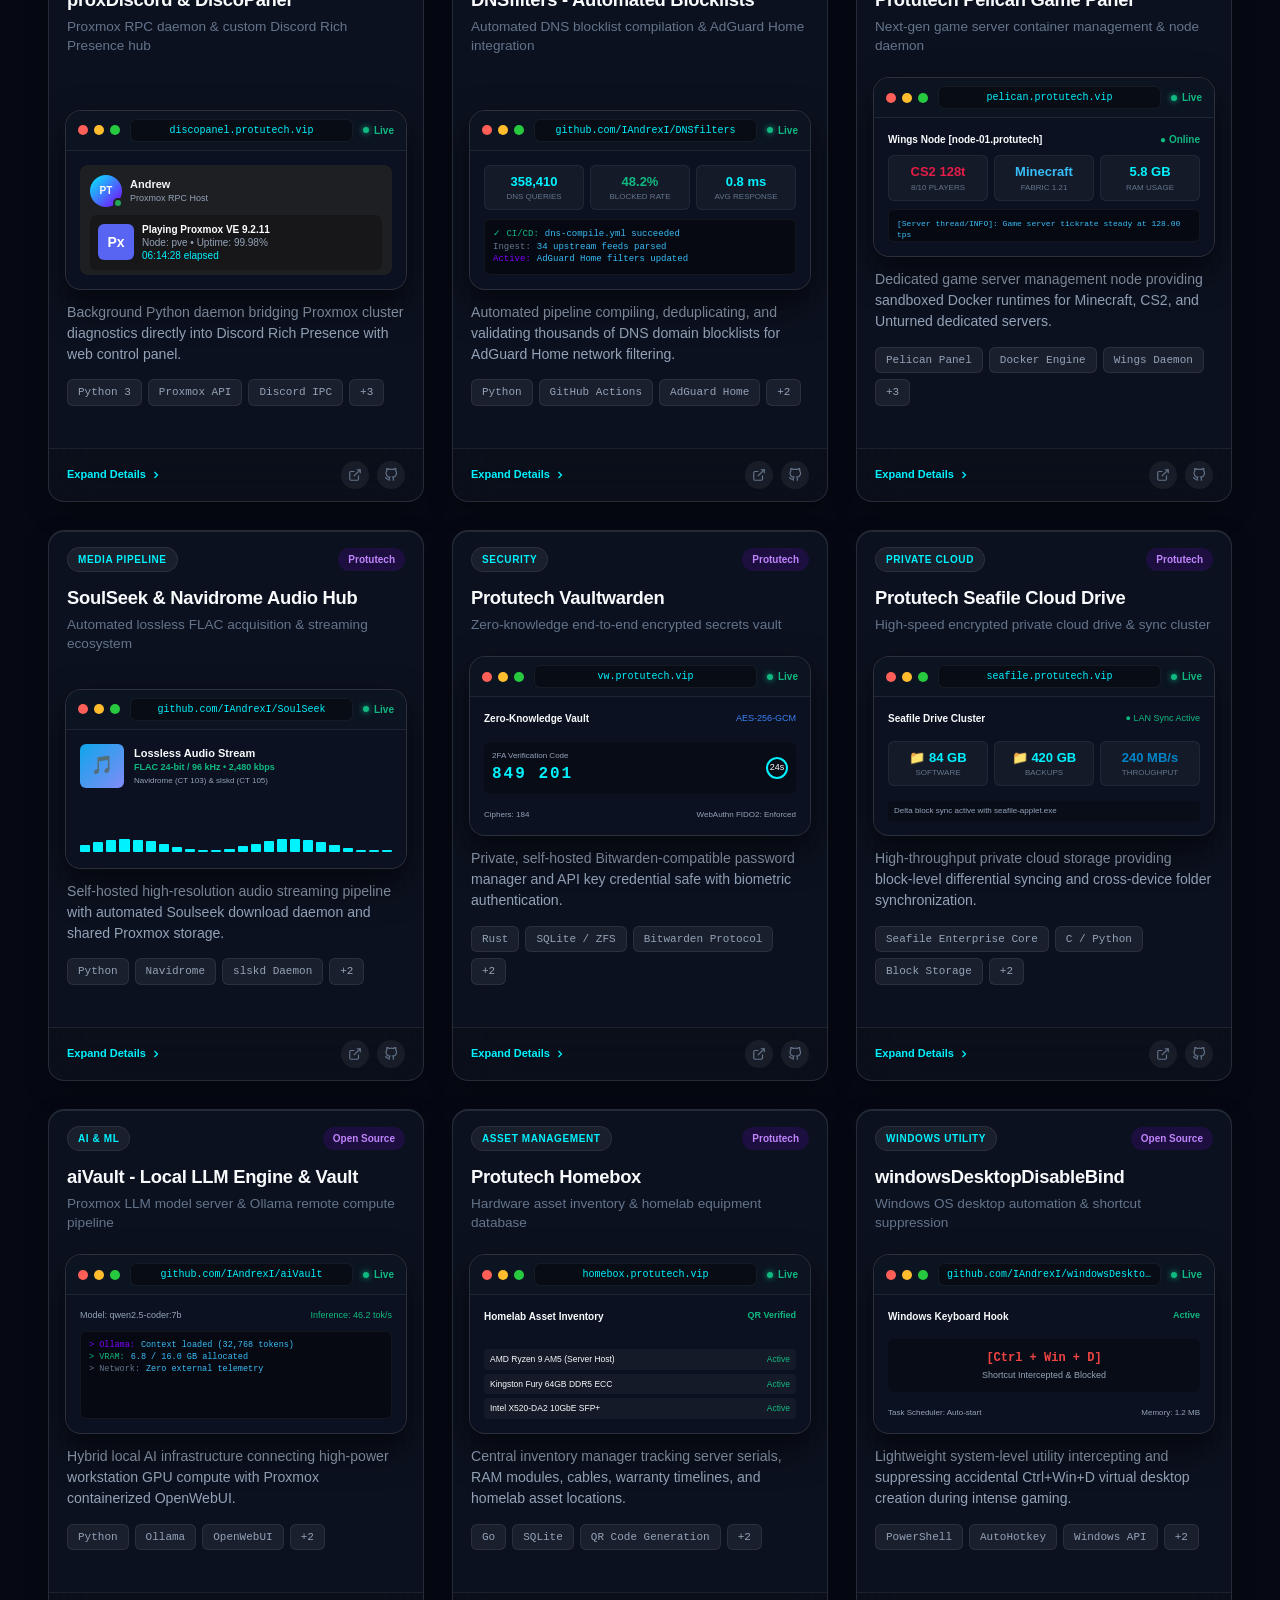
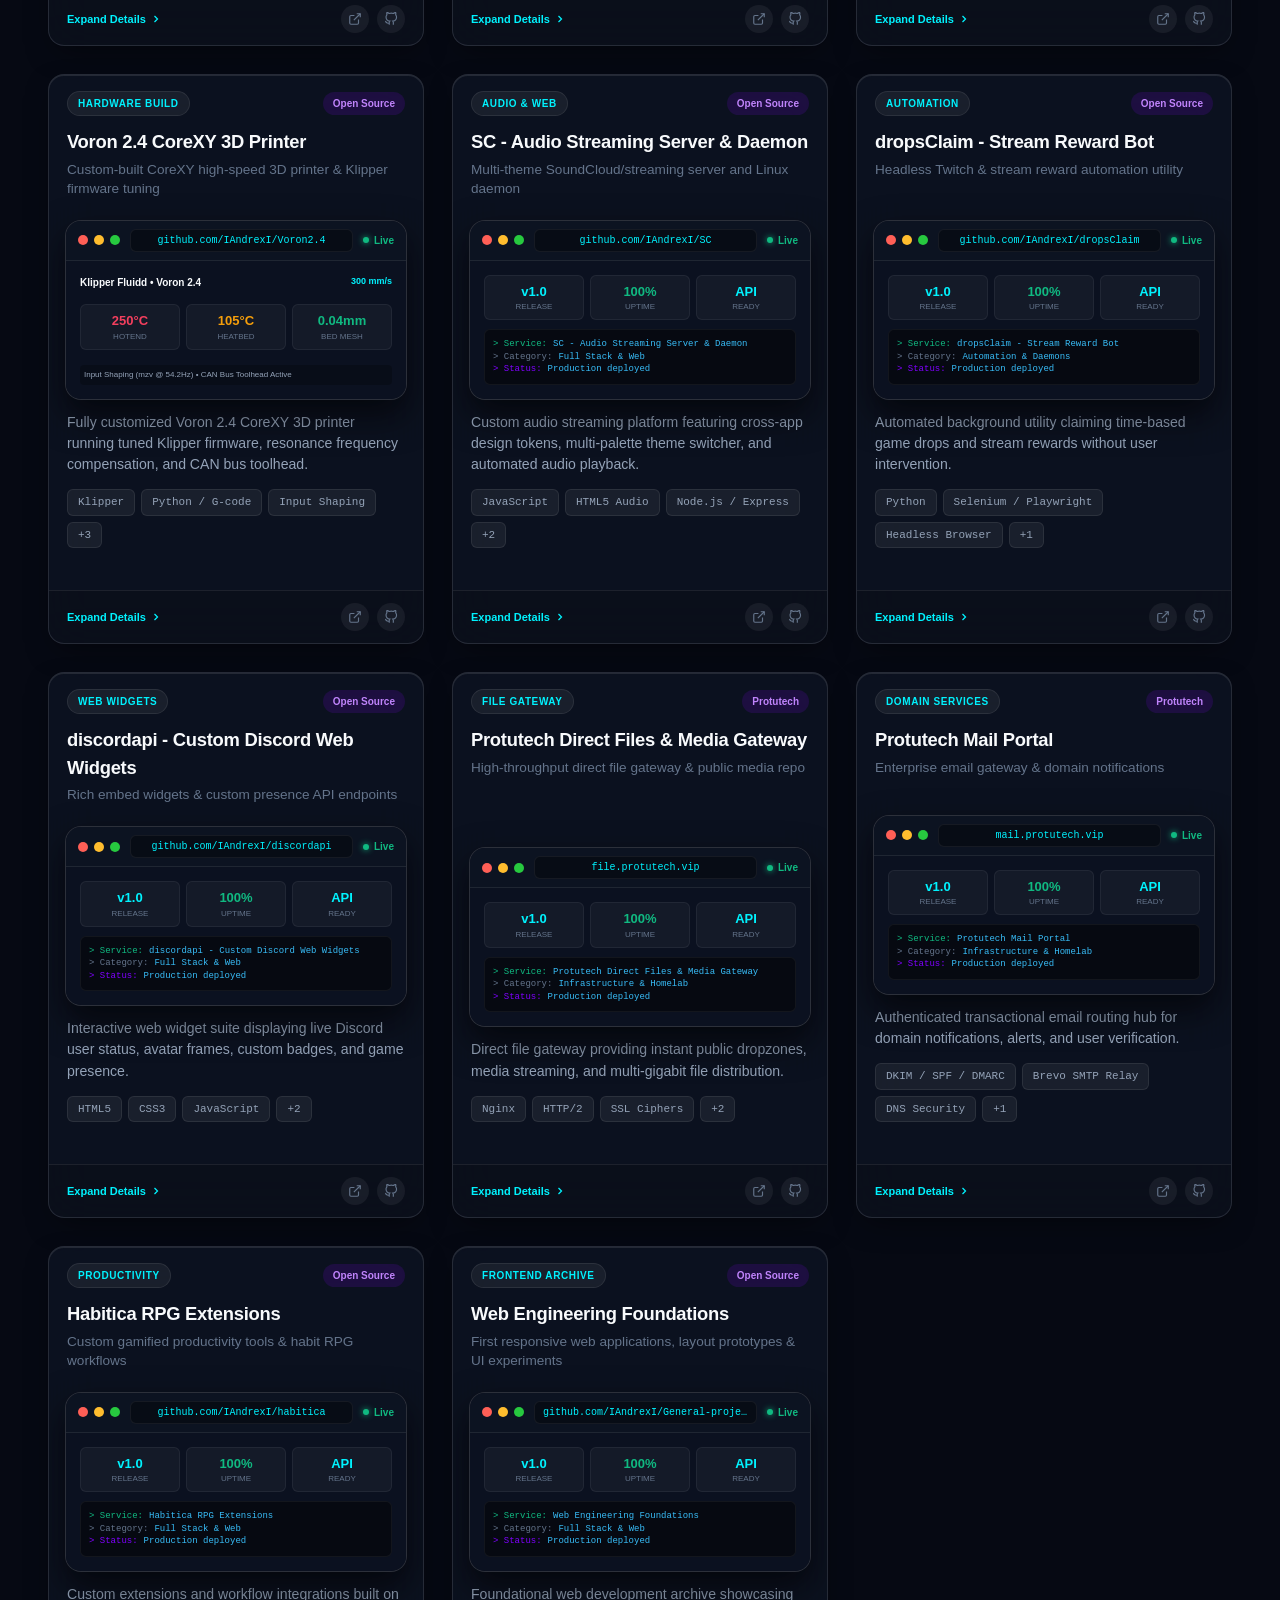
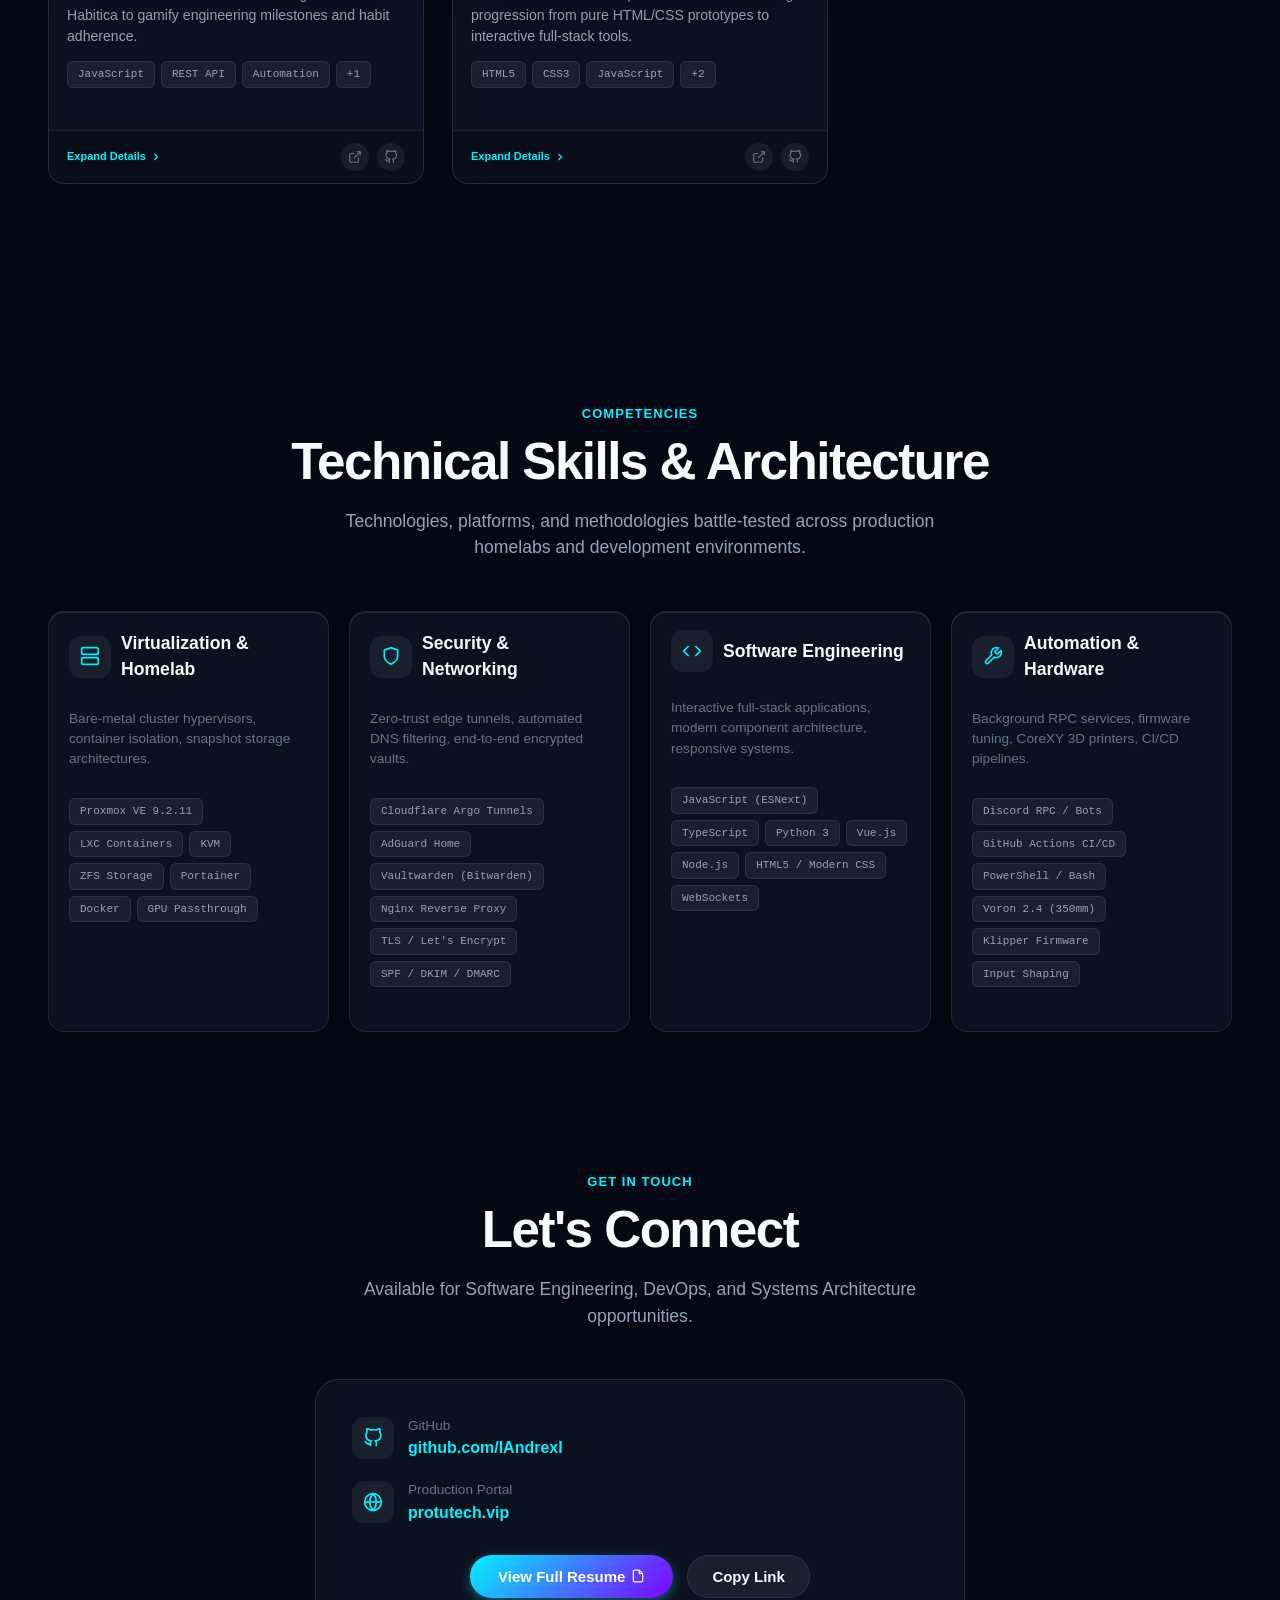
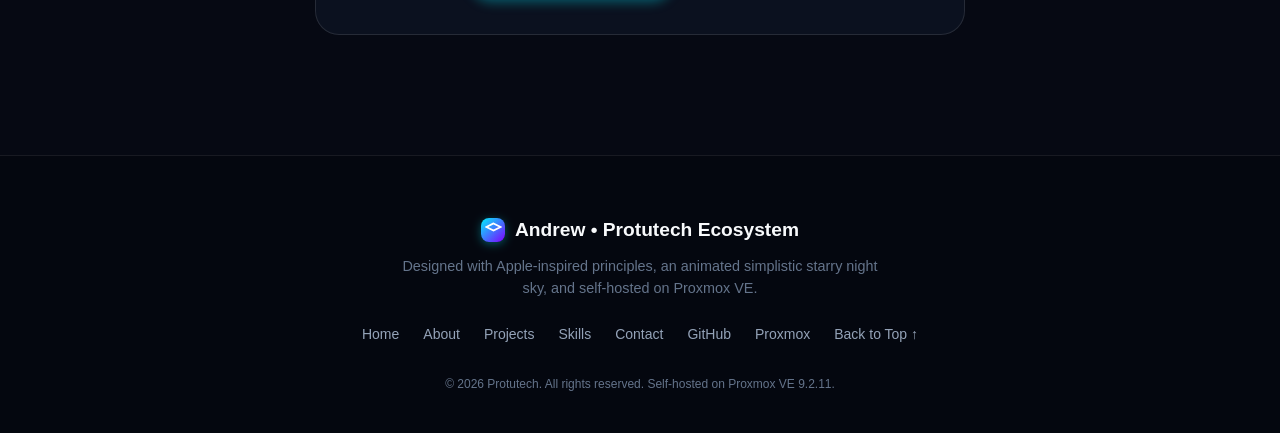
==== commit e0031ded: "chore: update Proxmox VE version to 9.2.11 across all portfolio specs, mockups, and resume highlight" ====
--- a/index.html
+++ b/index.html
@@ -170,7 +170,7 @@
               Building Reliable, Sovereign Technology
             </h3>
             <p style="font-size: 0.96rem; color: var(--text-secondary); line-height: 1.7; margin-bottom: 16px;">
-              I specialize in designing and managing resilient, self-hosted infrastructure. From provisioning bare-metal <strong>Proxmox VE 8.4</strong> hypervisors with automated ZFS storage pools to writing background <strong>Python RPC daemons</strong> and responsive <strong>JavaScript/Vue</strong> interfaces, I believe in ownership, efficiency, and zero telemetry.
+              I specialize in designing and managing resilient, self-hosted infrastructure. From provisioning bare-metal <strong>Proxmox VE 9.2.11</strong> hypervisors with automated ZFS storage pools to writing background <strong>Python RPC daemons</strong> and responsive <strong>JavaScript/Vue</strong> interfaces, I believe in ownership, efficiency, and zero telemetry.
             </p>
             <p style="font-size: 0.96rem; color: var(--text-secondary); line-height: 1.7; margin-bottom: 24px;">
               My homelab powers my family and dev operations with over 10 active microservices—including password vaults, encrypted cloud drives, automated lossless media pipelines, and edge-routed game servers protected by Cloudflare Zero Trust.
@@ -293,7 +293,7 @@
             </div>
             <p style="font-size: 0.85rem; color: var(--text-muted); margin-bottom: 14px;">Bare-metal cluster hypervisors, container isolation, snapshot storage architectures.</p>
             <div class="tech-tags">
-              <span class="tech-tag">Proxmox VE 8.4</span>
+              <span class="tech-tag">Proxmox VE 9.2.11</span>
               <span class="tech-tag">LXC Containers</span>
               <span class="tech-tag">KVM</span>
               <span class="tech-tag">ZFS Storage</span>
@@ -471,7 +471,7 @@
         <h4 class="resume-skill-cat-title">Technical Skills Matrix</h4>
         <div style="font-size: 0.88rem; line-height: 1.8; color: var(--text-secondary);">
           <div><strong style="color:var(--text-primary);">Languages:</strong> Python, JavaScript (ES6+), TypeScript, PowerShell, Bash, SQL, HTML5/CSS3</div>
-          <div><strong style="color:var(--text-primary);">Systems & Cloud:</strong> Proxmox VE 8.4, Debian Linux, LXC Containers, Docker, ZFS Storage, Cloudflare Zero Trust, Nginx</div>
+          <div><strong style="color:var(--text-primary);">Systems & Cloud:</strong> Proxmox VE 9.2.11, Debian Linux, LXC Containers, Docker, ZFS Storage, Cloudflare Zero Trust, Nginx</div>
           <div><strong style="color:var(--text-primary);">Frameworks & Libraries:</strong> Vue.js, Node.js, Express, Discord API/IPC, Canvas API, PWA / Service Workers</div>
           <div><strong style="color:var(--text-primary);">Security & Protocols:</strong> WebAuthn / 2FA, Vaultwarden, DKIM/SPF/DMARC, REST APIs, WebSockets, DNS Filtering</div>
         </div>
@@ -515,7 +515,7 @@
         <a href="#home" class="footer-link">Back to Top ↑</a>
       </div>
       <div class="footer-copy">
-        &copy; 2026 Protutech. All rights reserved. Self-hosted on Proxmox VE 8.4.
+        &copy; 2026 Protutech. All rights reserved. Self-hosted on Proxmox VE 9.2.11.
       </div>
     </div>
   </footer>
--- a/styles.css
+++ b/styles.css
@@ -1,6 +1,7 @@
 /* ==========================================================================
    ANDREW PORTFOLIO - APPLE-INSPIRED DESIGN SYSTEM & STYLESHEET
    Theming synchronized with Protutech Suite & Obsidian Neon Color Palette
+   Simplified navigation tabs & animated simplistic starry night background
    ========================================================================== */
 
 /* --------------------------------------------------------------------------
@@ -8,18 +9,18 @@
    -------------------------------------------------------------------------- */
 :root {
   /* Default: Protutech Obsidian Neon */
-  --bg-app: #080c16;
+  --bg-app: #060913;
   --bg-surface: #0d1322;
-  --bg-card: rgba(18, 26, 45, 0.75);
-  --bg-card-hover: rgba(24, 34, 59, 0.9);
-  --bg-card-solid: #121a2d;
-  --bg-input: #090e1a;
-  --bg-modal: #0f1628;
+  --bg-card: rgba(14, 21, 37, 0.72);
+  --bg-card-hover: rgba(20, 30, 52, 0.88);
+  --bg-card-solid: #0f172a;
+  --bg-input: #080d1a;
+  --bg-modal: #0c1222;
   --bg-pill: rgba(255, 255, 255, 0.06);
-  --bg-pill-active: rgba(0, 242, 254, 0.15);
+  --bg-pill-active: rgba(0, 242, 254, 0.16);
   
   --border-subtle: rgba(255, 255, 255, 0.08);
-  --border-card: rgba(255, 255, 255, 0.12);
+  --border-card: rgba(255, 255, 255, 0.11);
   --border-glow: rgba(0, 242, 254, 0.45);
   --border-active: #00f2fe;
 
@@ -48,13 +49,13 @@
   --radius-xl: 32px;
   --radius-pill: 9999px;
 
-  --shadow-card: 0 10px 30px -10px rgba(0, 0, 0, 0.5);
-  --shadow-hover: 0 20px 40px -15px rgba(0, 0, 0, 0.7), 0 0 20px var(--accent-glow);
+  --shadow-card: 0 10px 30px -10px rgba(0, 0, 0, 0.55), inset 0 1px 0 rgba(255, 255, 255, 0.1);
+  --shadow-hover: 0 20px 45px -12px rgba(0, 0, 0, 0.75), 0 0 25px var(--accent-glow), inset 0 1px 0 rgba(255, 255, 255, 0.18);
   --shadow-glow: 0 0 35px var(--accent-glow);
-  --shadow-modal: 0 30px 80px rgba(0, 0, 0, 0.85);
+  --shadow-modal: 0 35px 85px rgba(0, 0, 0, 0.9);
 
   --nav-height: 64px;
-  --container-max: 1280px;
+  --container-max: 1240px;
 
   --transition-fast: 0.18s cubic-bezier(0.16, 1, 0.3, 1);
   --transition-smooth: 0.35s cubic-bezier(0.16, 1, 0.3, 1);
@@ -63,13 +64,13 @@
 
 /* Palette Variations */
 [data-palette="adobe-classic"] {
-  --bg-app: #18181b;
-  --bg-surface: #202024;
-  --bg-card: rgba(39, 39, 42, 0.75);
-  --bg-card-hover: rgba(50, 50, 56, 0.9);
-  --bg-card-solid: #27272a;
-  --bg-input: #141416;
-  --bg-modal: #222226;
+  --bg-app: #121214;
+  --bg-surface: #1c1c20;
+  --bg-card: rgba(34, 34, 38, 0.72);
+  --bg-card-hover: rgba(45, 45, 52, 0.88);
+  --bg-card-solid: #222226;
+  --bg-input: #101013;
+  --bg-modal: #1c1c20;
   --accent-primary: #38bdf8;
   --accent-secondary: #818cf8;
   --accent-gradient: linear-gradient(135deg, #38bdf8, #818cf8);
@@ -78,13 +79,13 @@
 }
 
 [data-palette="cyber-emerald"] {
-  --bg-app: #05100e;
-  --bg-surface: #091a17;
-  --bg-card: rgba(15, 40, 36, 0.75);
-  --bg-card-hover: rgba(21, 56, 50, 0.9);
-  --bg-card-solid: #0f2824;
-  --bg-input: #040b09;
-  --bg-modal: #0d211d;
+  --bg-app: #040d0b;
+  --bg-surface: #081714;
+  --bg-card: rgba(12, 33, 29, 0.72);
+  --bg-card-hover: rgba(18, 48, 42, 0.88);
+  --bg-card-solid: #0d231f;
+  --bg-input: #030a08;
+  --bg-modal: #0a1c19;
   --accent-primary: #10b981;
   --accent-secondary: #06b6d4;
   --accent-gradient: linear-gradient(135deg, #10b981, #06b6d4);
@@ -93,13 +94,13 @@
 }
 
 [data-palette="sunset-ember"] {
-  --bg-app: #120910;
-  --bg-surface: #1d0f1a;
-  --bg-card: rgba(41, 21, 37, 0.75);
-  --bg-card-hover: rgba(56, 28, 50, 0.9);
-  --bg-card-solid: #291525;
-  --bg-input: #0e050c;
-  --bg-modal: #1f111c;
+  --bg-app: #0f070d;
+  --bg-surface: #1a0d17;
+  --bg-card: rgba(34, 17, 30, 0.72);
+  --bg-card-hover: rgba(48, 24, 43, 0.88);
+  --bg-card-solid: #22111f;
+  --bg-input: #0c050a;
+  --bg-modal: #180c16;
   --accent-primary: #f59e0b;
   --accent-secondary: #f43f5e;
   --accent-gradient: linear-gradient(135deg, #f59e0b, #f43f5e);
@@ -165,7 +166,20 @@
   transition: background-color var(--transition-smooth), color var(--transition-smooth);
 }
 
-/* Ambient Background Light Orbs */
+/* --------------------------------------------------------------------------
+   Animated Starry Night Canvas Background
+   -------------------------------------------------------------------------- */
+#starry-canvas {
+  position: fixed;
+  top: 0;
+  left: 0;
+  width: 100vw;
+  height: 100vh;
+  pointer-events: none;
+  z-index: 0;
+}
+
+/* Ambient Cosmic Background Nebulae */
 .ambient-bg {
   position: fixed;
   top: 0;
@@ -180,33 +194,33 @@
 .ambient-orb {
   position: absolute;
   border-radius: 50%;
-  filter: blur(120px);
-  opacity: 0.25;
+  filter: blur(140px);
+  opacity: 0.22;
   transition: all 1s ease;
 }
 
 .ambient-orb-1 {
-  top: -10%;
+  top: -12%;
   right: 15%;
-  width: 600px;
-  height: 600px;
+  width: 650px;
+  height: 650px;
   background: var(--accent-primary);
 }
 
 .ambient-orb-2 {
-  top: 40%;
-  left: -10%;
-  width: 500px;
-  height: 500px;
+  top: 35%;
+  left: -12%;
+  width: 550px;
+  height: 550px;
   background: var(--accent-secondary);
-  opacity: 0.2;
+  opacity: 0.18;
 }
 
 .ambient-orb-3 {
   bottom: -15%;
   right: -5%;
-  width: 650px;
-  height: 650px;
+  width: 700px;
+  height: 700px;
   background: var(--accent-primary);
   opacity: 0.15;
 }
@@ -221,8 +235,13 @@
   z-index: 1;
 }
 
+/* Section scroll margin for smooth navbar offset */
+section {
+  scroll-margin-top: 90px;
+}
+
 /* --------------------------------------------------------------------------
-   Apple-Style Floating Glass Navbar (Dynamic Island Aesthetic)
+   Apple-Style Simple Glass Navbar with Tabs
    -------------------------------------------------------------------------- */
 .navbar-wrapper {
   position: fixed;
@@ -240,20 +259,20 @@
   display: flex;
   align-items: center;
   justify-content: space-between;
-  gap: 16px;
-  padding: 8px 14px 8px 18px;
-  background: rgba(13, 19, 34, 0.72);
-  backdrop-filter: blur(25px) saturate(180%);
-  -webkit-backdrop-filter: blur(25px) saturate(180%);
+  gap: 20px;
+  padding: 7px 14px 7px 18px;
+  background: rgba(10, 16, 30, 0.75);
+  backdrop-filter: blur(28px) saturate(190%);
+  -webkit-backdrop-filter: blur(28px) saturate(190%);
   border: 1px solid var(--border-card);
   border-radius: var(--radius-pill);
-  box-shadow: 0 10px 35px rgba(0, 0, 0, 0.45);
+  box-shadow: 0 12px 35px rgba(0, 0, 0, 0.5), inset 0 1px 0 rgba(255, 255, 255, 0.12);
   transition: all var(--transition-smooth);
   max-width: 95%;
 }
 
 [data-theme="light"] .navbar {
-  background: rgba(255, 255, 255, 0.78);
+  background: rgba(255, 255, 255, 0.82);
   box-shadow: 0 10px 30px rgba(0, 0, 0, 0.08);
 }
 
@@ -280,33 +299,52 @@
 }
 
 .nav-logo-icon svg {
-  width: 18px;
-  height: 18px;
+  width: 17px;
+  height: 17px;
   color: #ffffff;
 }
 
+/* Simple Navigation Tabs */
 .nav-links {
   display: flex;
   align-items: center;
   gap: 4px;
   list-style: none;
+  background: rgba(255, 255, 255, 0.03);
+  padding: 3px;
+  border-radius: var(--radius-pill);
+  border: 1px solid rgba(255, 255, 255, 0.05);
 }
 
 .nav-link {
   display: inline-flex;
   align-items: center;
-  padding: 6px 12px;
+  padding: 6px 14px;
   font-size: 13px;
   font-weight: 500;
   color: var(--text-secondary);
   text-decoration: none;
   border-radius: var(--radius-pill);
   transition: all var(--transition-fast);
-}
-
-.nav-link:hover, .nav-link.active {
+  cursor: pointer;
+}
+
+.nav-link:hover {
   color: var(--text-primary);
   background: var(--bg-pill);
+}
+
+.nav-link.active {
+  color: var(--text-primary);
+  background: rgba(255, 255, 255, 0.12);
+  font-weight: 600;
+  box-shadow: 0 2px 8px rgba(0, 0, 0, 0.25), inset 0 1px 0 rgba(255, 255, 255, 0.2);
+}
+
+[data-theme="light"] .nav-link.active {
+  background: #ffffff;
+  color: #1d1d1f;
+  box-shadow: 0 2px 8px rgba(0, 0, 0, 0.08);
 }
 
 .nav-actions {
@@ -514,12 +552,13 @@
   gap: 14px;
   text-align: left;
   transition: all var(--transition-smooth);
+  box-shadow: var(--shadow-card);
 }
 
 .stat-card:hover {
   border-color: var(--border-glow);
   transform: translateY(-3px);
-  box-shadow: var(--shadow-card);
+  box-shadow: var(--shadow-hover);
 }
 
 .stat-icon {
@@ -554,7 +593,7 @@
    Apple Scroll-Expand Showcase Section
    -------------------------------------------------------------------------- */
 .showcase-section {
-  padding: 50px 0 80px;
+  padding: 60px 0 80px;
 }
 
 .section-header {
@@ -855,9 +894,7 @@
   background: #f1f5f9;
 }
 
-/* Specific Mini Screenshot UI Styles */
-
-/* 1. ProtutechDash Periodic Table Mockup */
+/* Mockup Elements */
 .mock-periodic-grid {
   display: grid;
   grid-template-columns: repeat(4, 1fr);
@@ -905,7 +942,6 @@
   align-self: flex-end;
 }
 
-/* 2. Proxmox VE Mockup */
 .mock-proxmox-layout {
   display: grid;
   grid-template-columns: 80px 1fr;
@@ -981,7 +1017,6 @@
 .fill-blue { background: linear-gradient(90deg, #0284c7, #38bdf8); }
 .fill-emerald { background: linear-gradient(90deg, #059669, #10b981); }
 
-/* 3. CS2 Nades Tactical Mockup */
 .mock-cs2-radar {
   height: 100%;
   background: radial-gradient(circle at center, #1e293b 0%, #0f172a 100%);
@@ -991,11 +1026,6 @@
   border: 1px solid rgba(255, 255, 255, 0.06);
 }
 
-.radar-grid-line {
-  position: absolute;
-  background: rgba(255, 255, 255, 0.04);
-}
-
 .radar-bombsite {
   position: absolute;
   width: 28px;
@@ -1021,7 +1051,6 @@
   height: 100%;
 }
 
-/* 4. Discord RPC Mockup */
 .mock-discord-card {
   background: #1e1f22;
   border-radius: 8px;
@@ -1086,7 +1115,6 @@
   font-weight: 700;
 }
 
-/* Generic Fallback Mockup View */
 .mock-generic-dashboard {
   height: 100%;
   display: flex;
@@ -1263,6 +1291,7 @@
   transition: all var(--transition-smooth);
   cursor: pointer;
   position: relative;
+  box-shadow: var(--shadow-card);
 }
 
 .project-card:hover {
@@ -1564,6 +1593,8 @@
   margin-top: 80px;
   background: rgba(0, 0, 0, 0.2);
   text-align: center;
+  position: relative;
+  z-index: 1;
 }
 
 .footer-brand {
@@ -1658,7 +1689,7 @@
     color: #000000 !important;
   }
 
-  .navbar-wrapper, .ambient-bg, .footer, .hero-cta-group, .filter-search-bar, .modal-close-btn {
+  #starry-canvas, .navbar-wrapper, .ambient-bg, .footer, .hero-cta-group, .filter-search-bar, .modal-close-btn {
     display: none !important;
   }
 
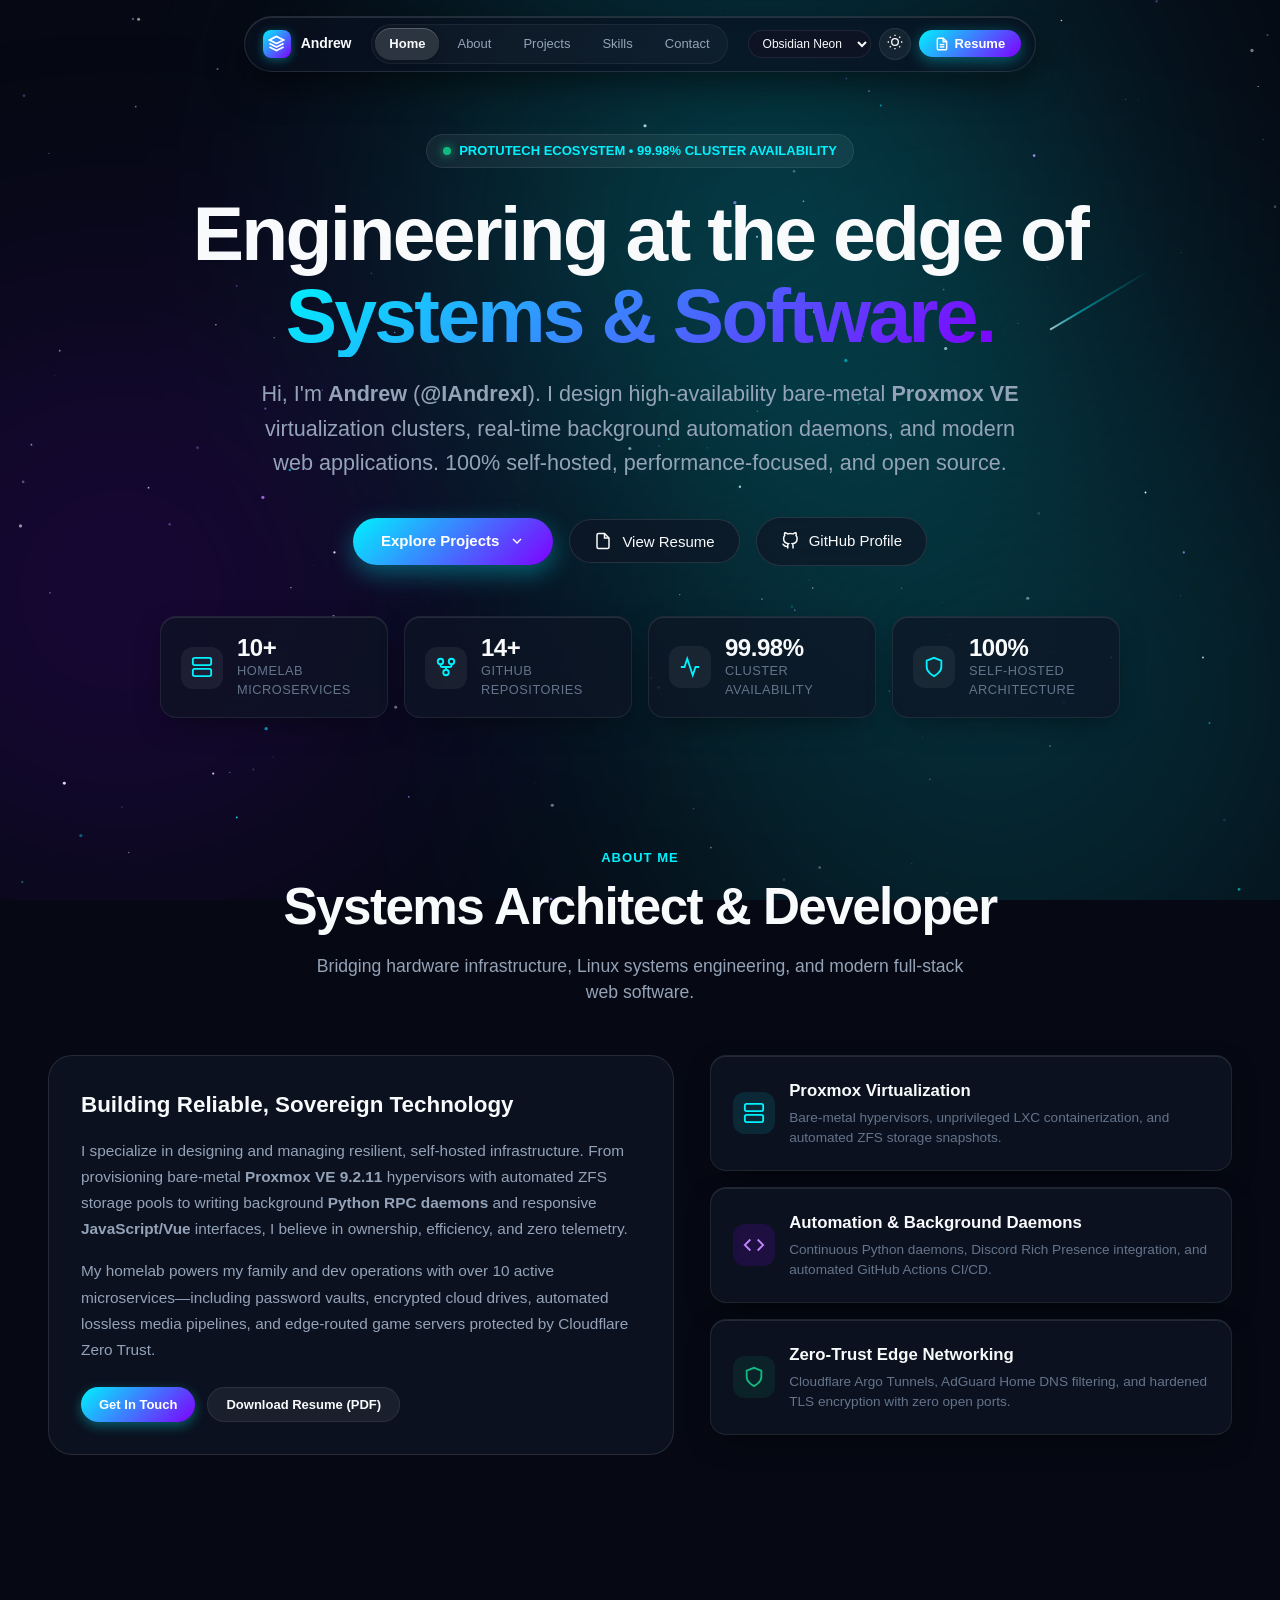
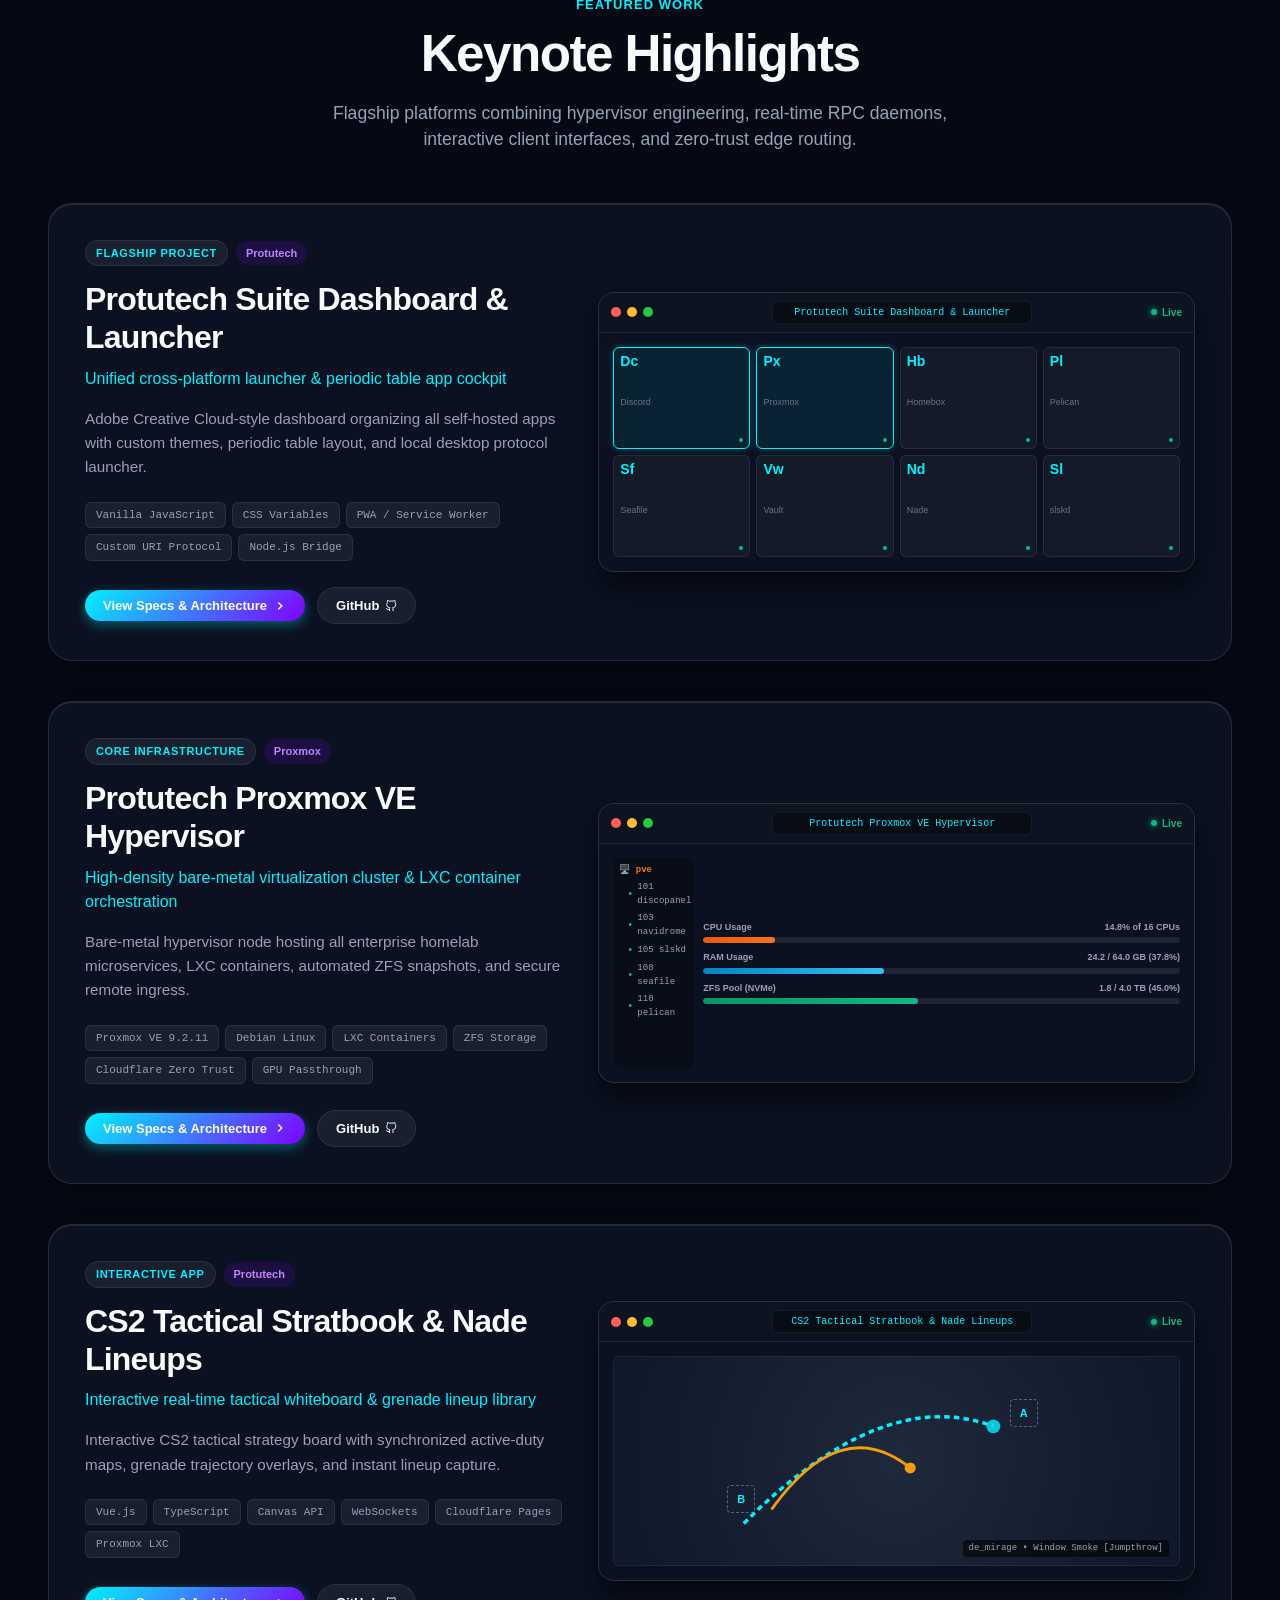
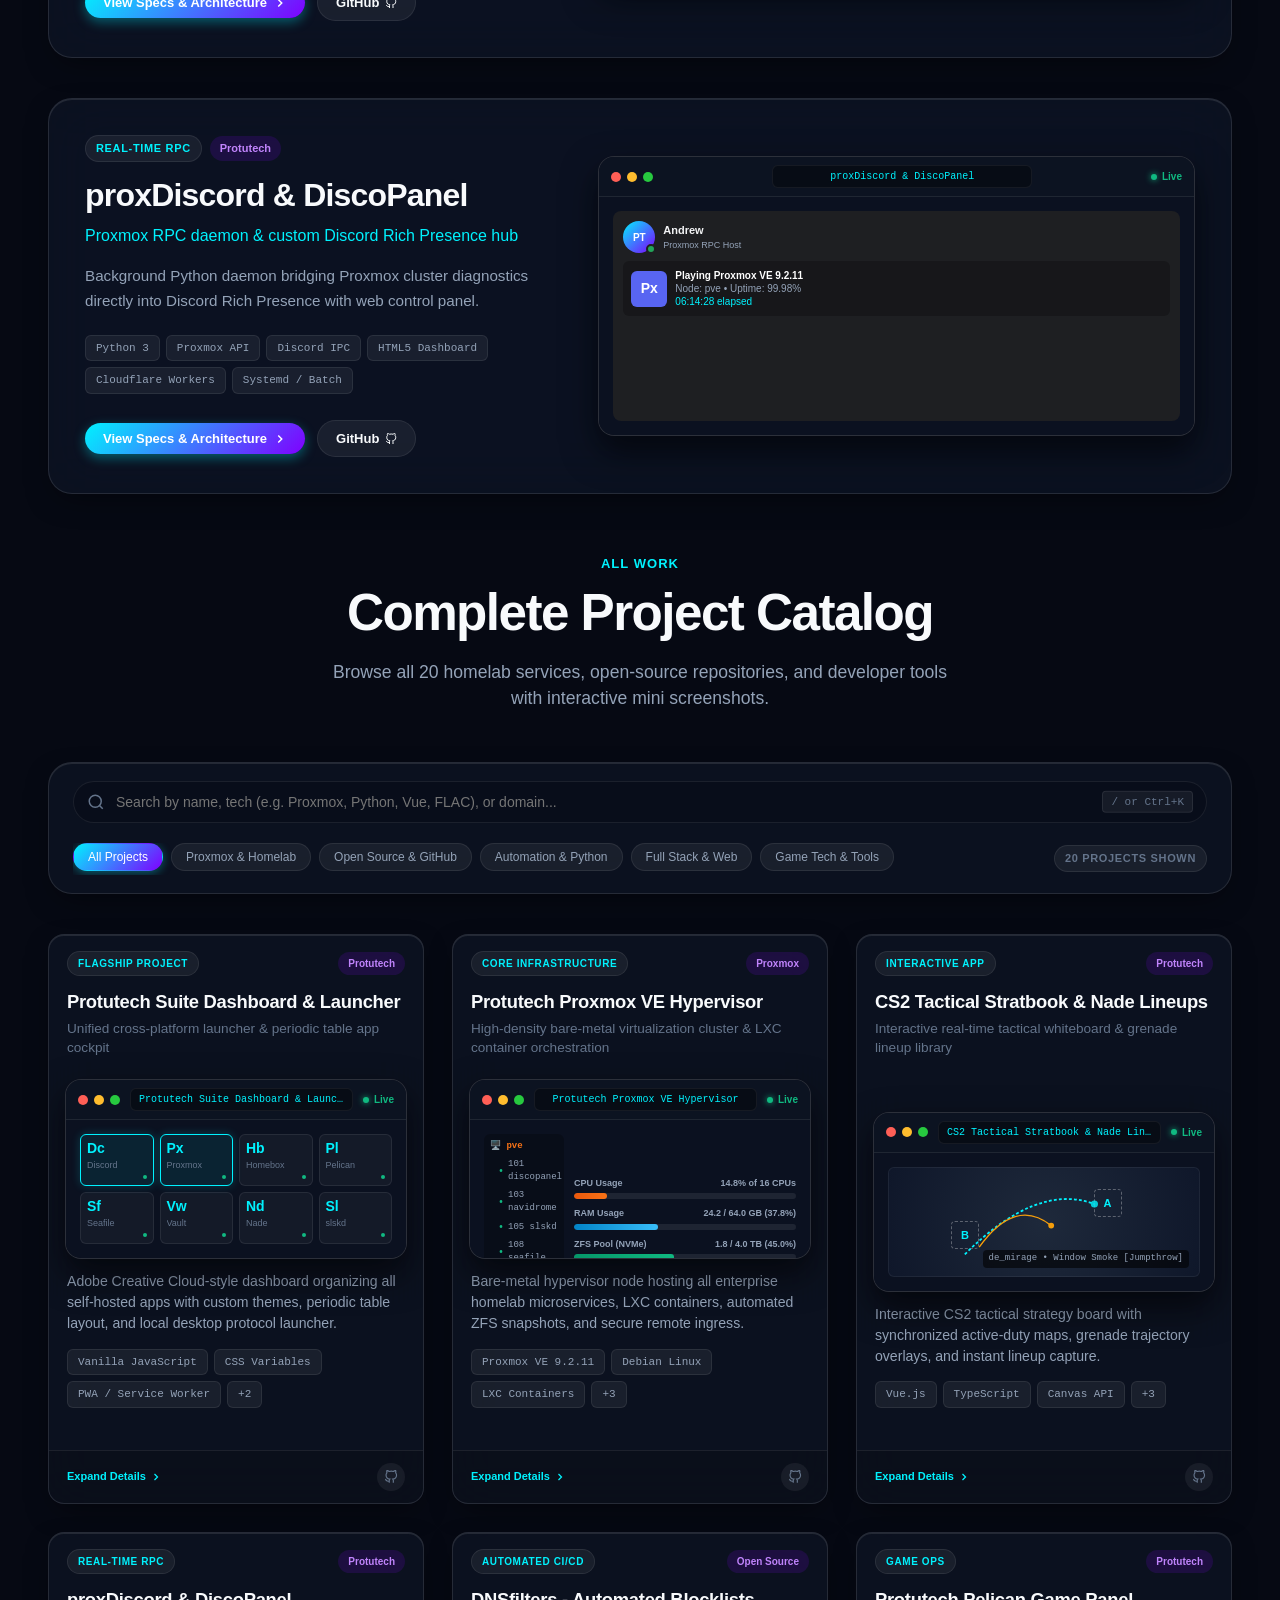
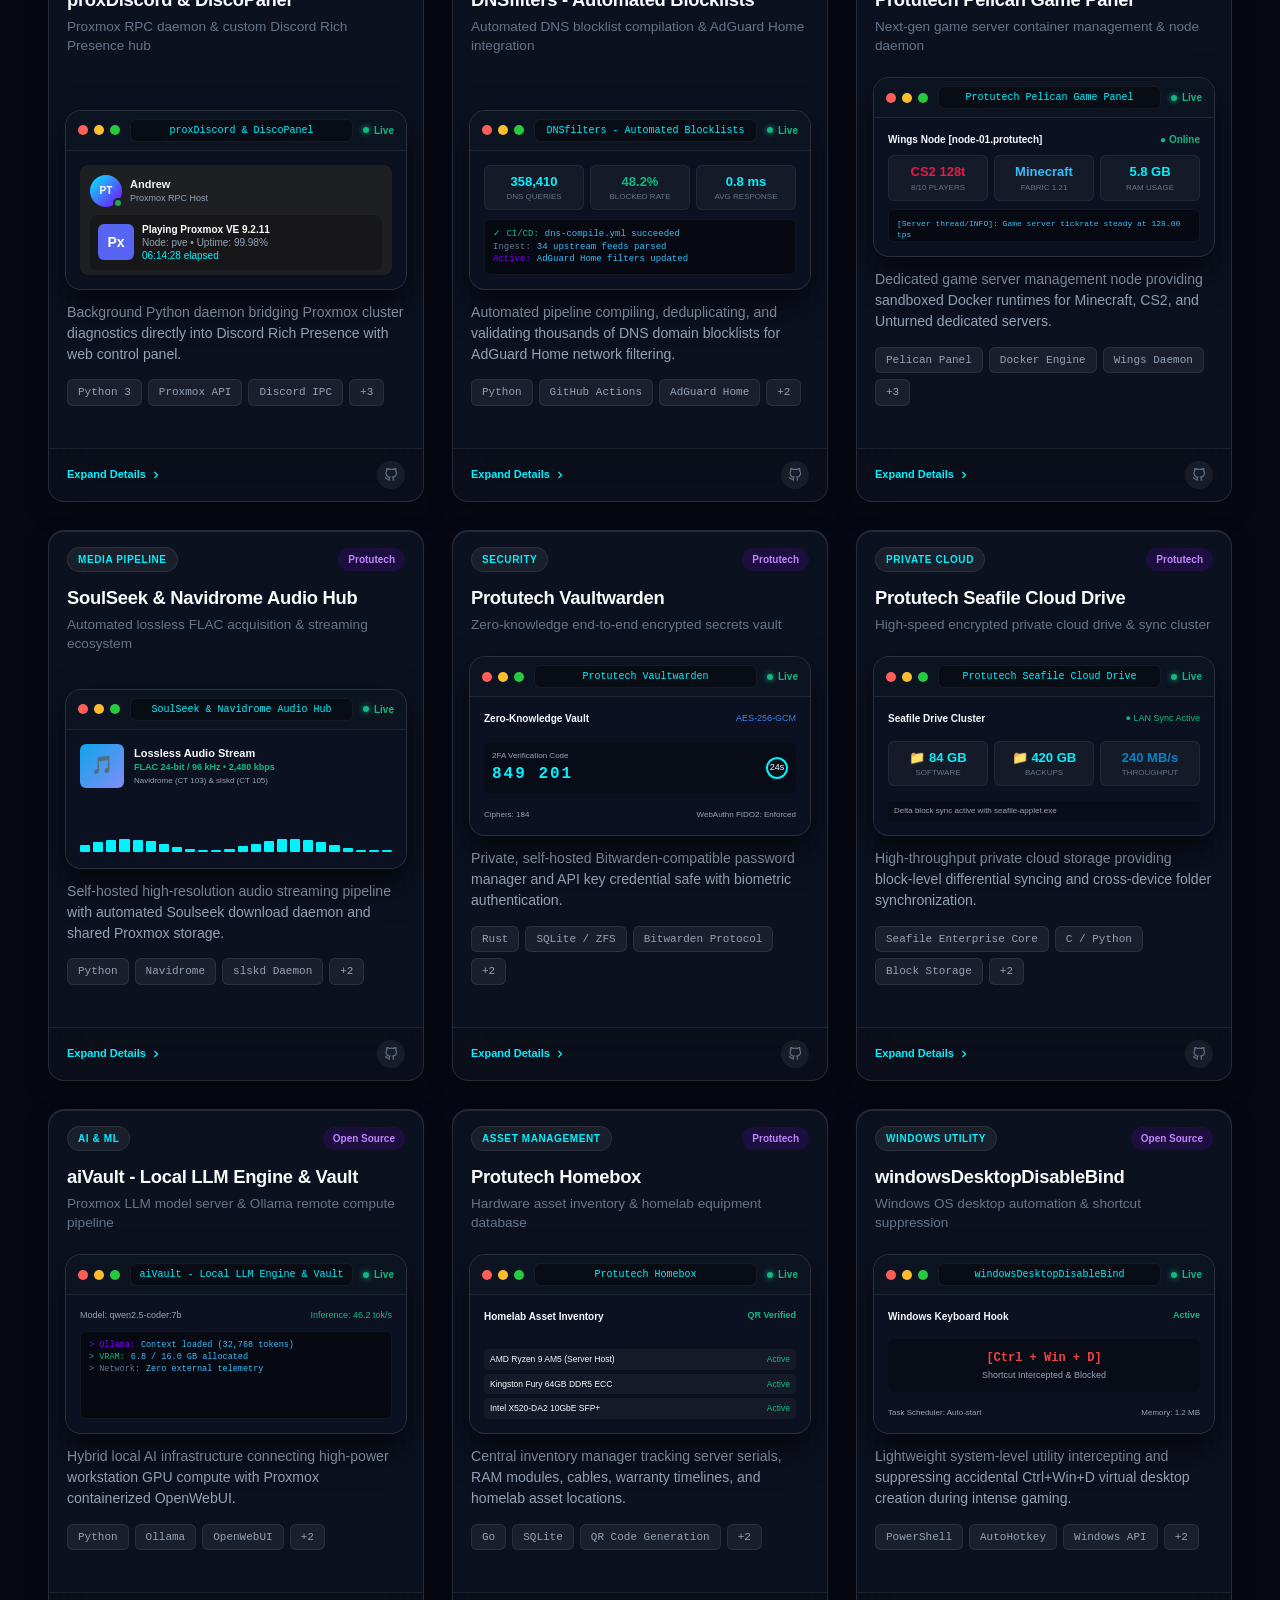
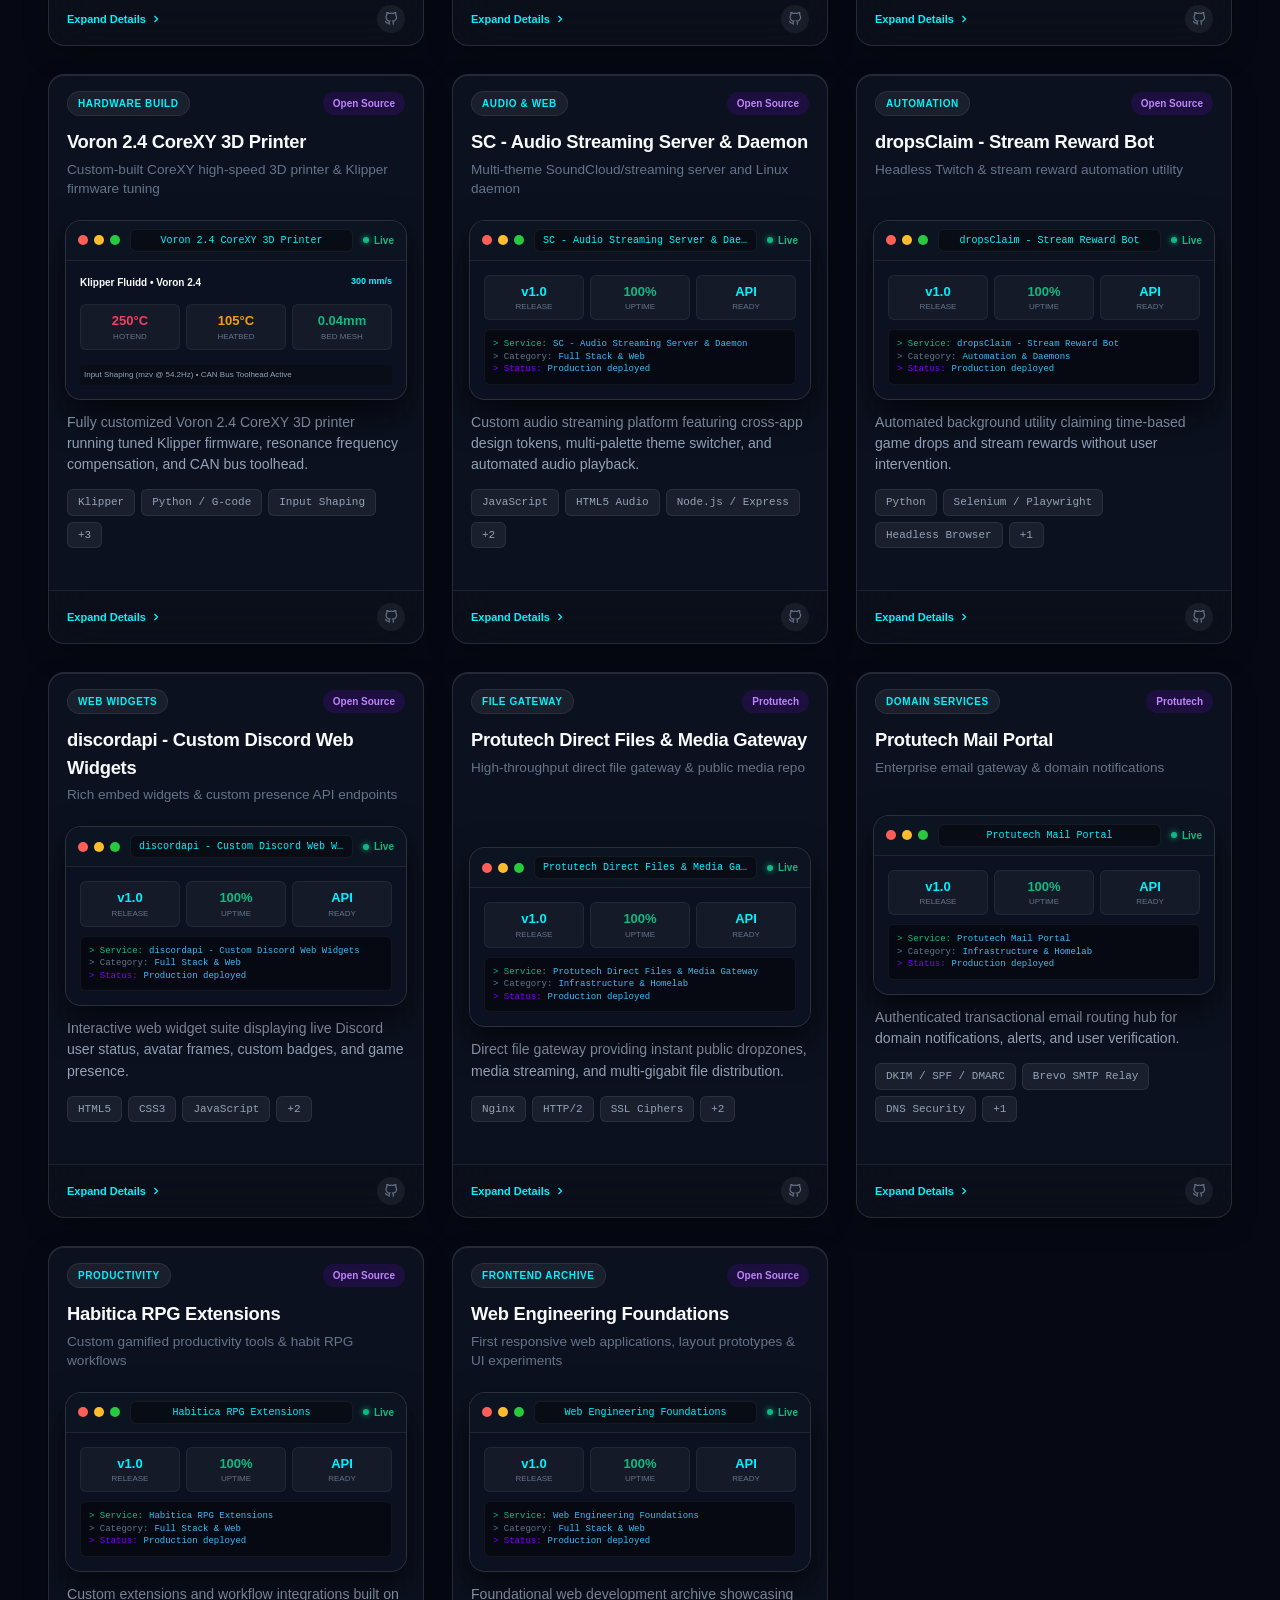
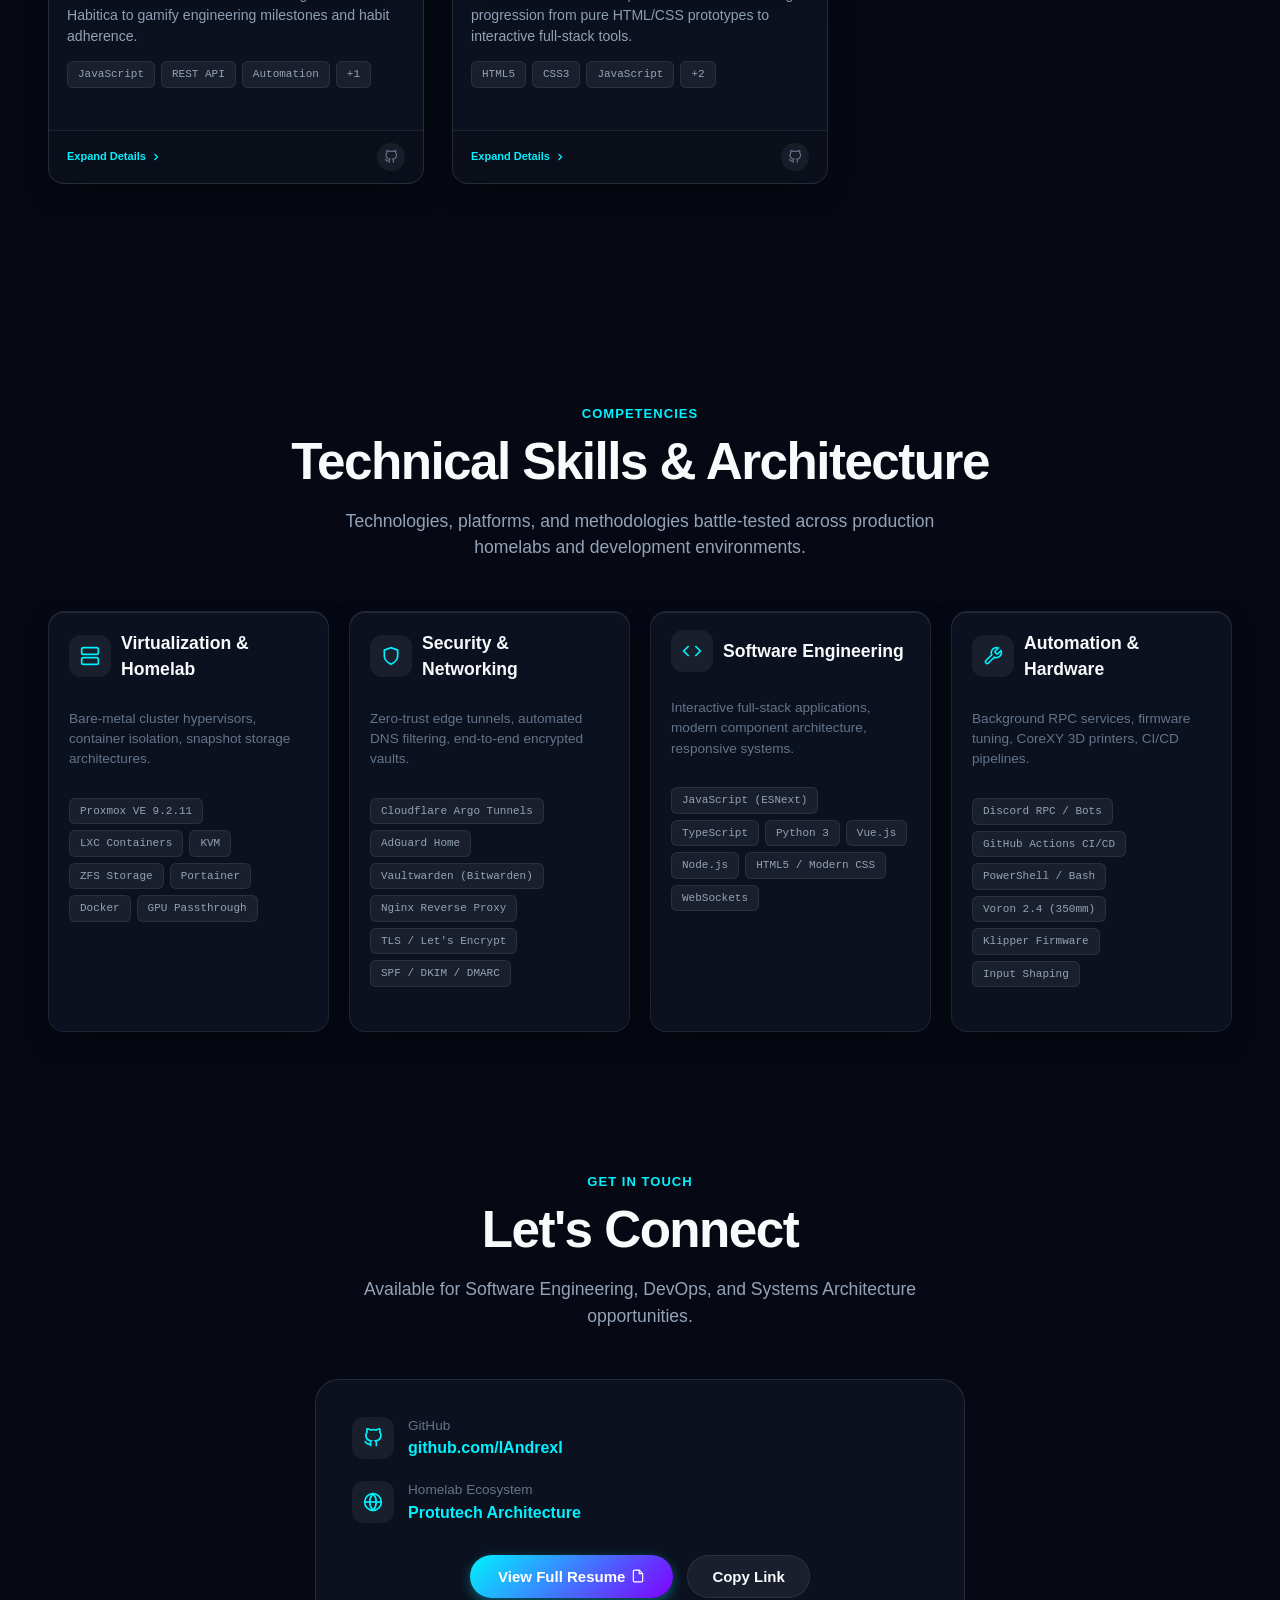
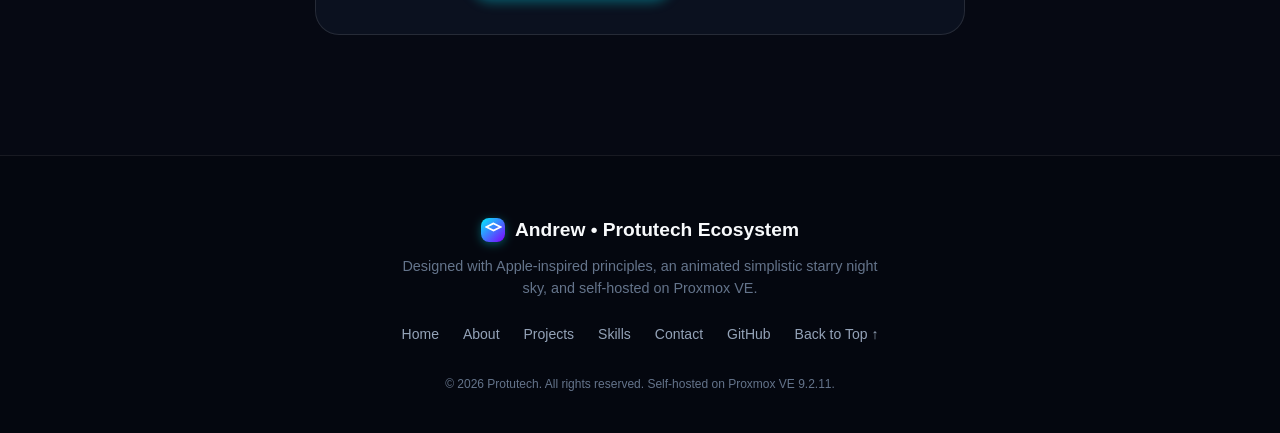
==== commit 5dbf6cc3: "feat: replace all live URLs with clean application names across mockups and UI" ====
--- a/index.html
+++ b/index.html
@@ -381,8 +381,8 @@
             <div style="display: flex; align-items: center; gap: 14px;">
               <div class="stat-icon"><svg width="20" height="20" viewBox="0 0 24 24" fill="none" stroke="currentColor" stroke-width="2"><circle cx="12" cy="12" r="10"></circle><line x1="2" y1="12" x2="22" y2="12"></line><path d="M12 2a15.3 15.3 0 0 1 4 10 15.3 15.3 0 0 1-4 10 15.3 15.3 0 0 1-4-10 15.3 15.3 0 0 1 4-10z"></path></svg></div>
               <div>
-                <div style="font-size: 0.85rem; color: var(--text-muted);">Production Portal</div>
-                <a href="https://protutech.vip" target="_blank" rel="noopener noreferrer" style="font-weight: 600; color: var(--accent-primary); text-decoration: none;">protutech.vip</a>
+                <div style="font-size: 0.85rem; color: var(--text-muted);">Homelab Ecosystem</div>
+                <div style="font-weight: 600; color: var(--accent-primary);">Protutech Architecture</div>
               </div>
             </div>
 
@@ -430,7 +430,7 @@
         <div class="resume-role-tag">Software Engineer & Systems Architect</div>
         <div class="resume-contact-row">
           <span>GitHub: <a href="https://github.com/IAndrexI" target="_blank" rel="noopener noreferrer" style="color:var(--accent-primary);">github.com/IAndrexI</a></span>
-          <span>Portal: <a href="https://protutech.vip" target="_blank" rel="noopener noreferrer" style="color:var(--accent-primary);">protutech.vip</a></span>
+          <span>Homelab: Protutech Infrastructure</span>
           <span>Location: United States</span>
           <span>Status: Open to Engineering Opportunities</span>
         </div>
@@ -511,7 +511,6 @@
         <a href="#skills" class="footer-link">Skills</a>
         <a href="#contact" class="footer-link">Contact</a>
         <a href="https://github.com/IAndrexI" target="_blank" rel="noopener noreferrer" class="footer-link">GitHub</a>
-        <a href="https://proxmox.protutech.vip" target="_blank" rel="noopener noreferrer" class="footer-link">Proxmox</a>
         <a href="#home" class="footer-link">Back to Top ↑</a>
       </div>
       <div class="footer-copy">
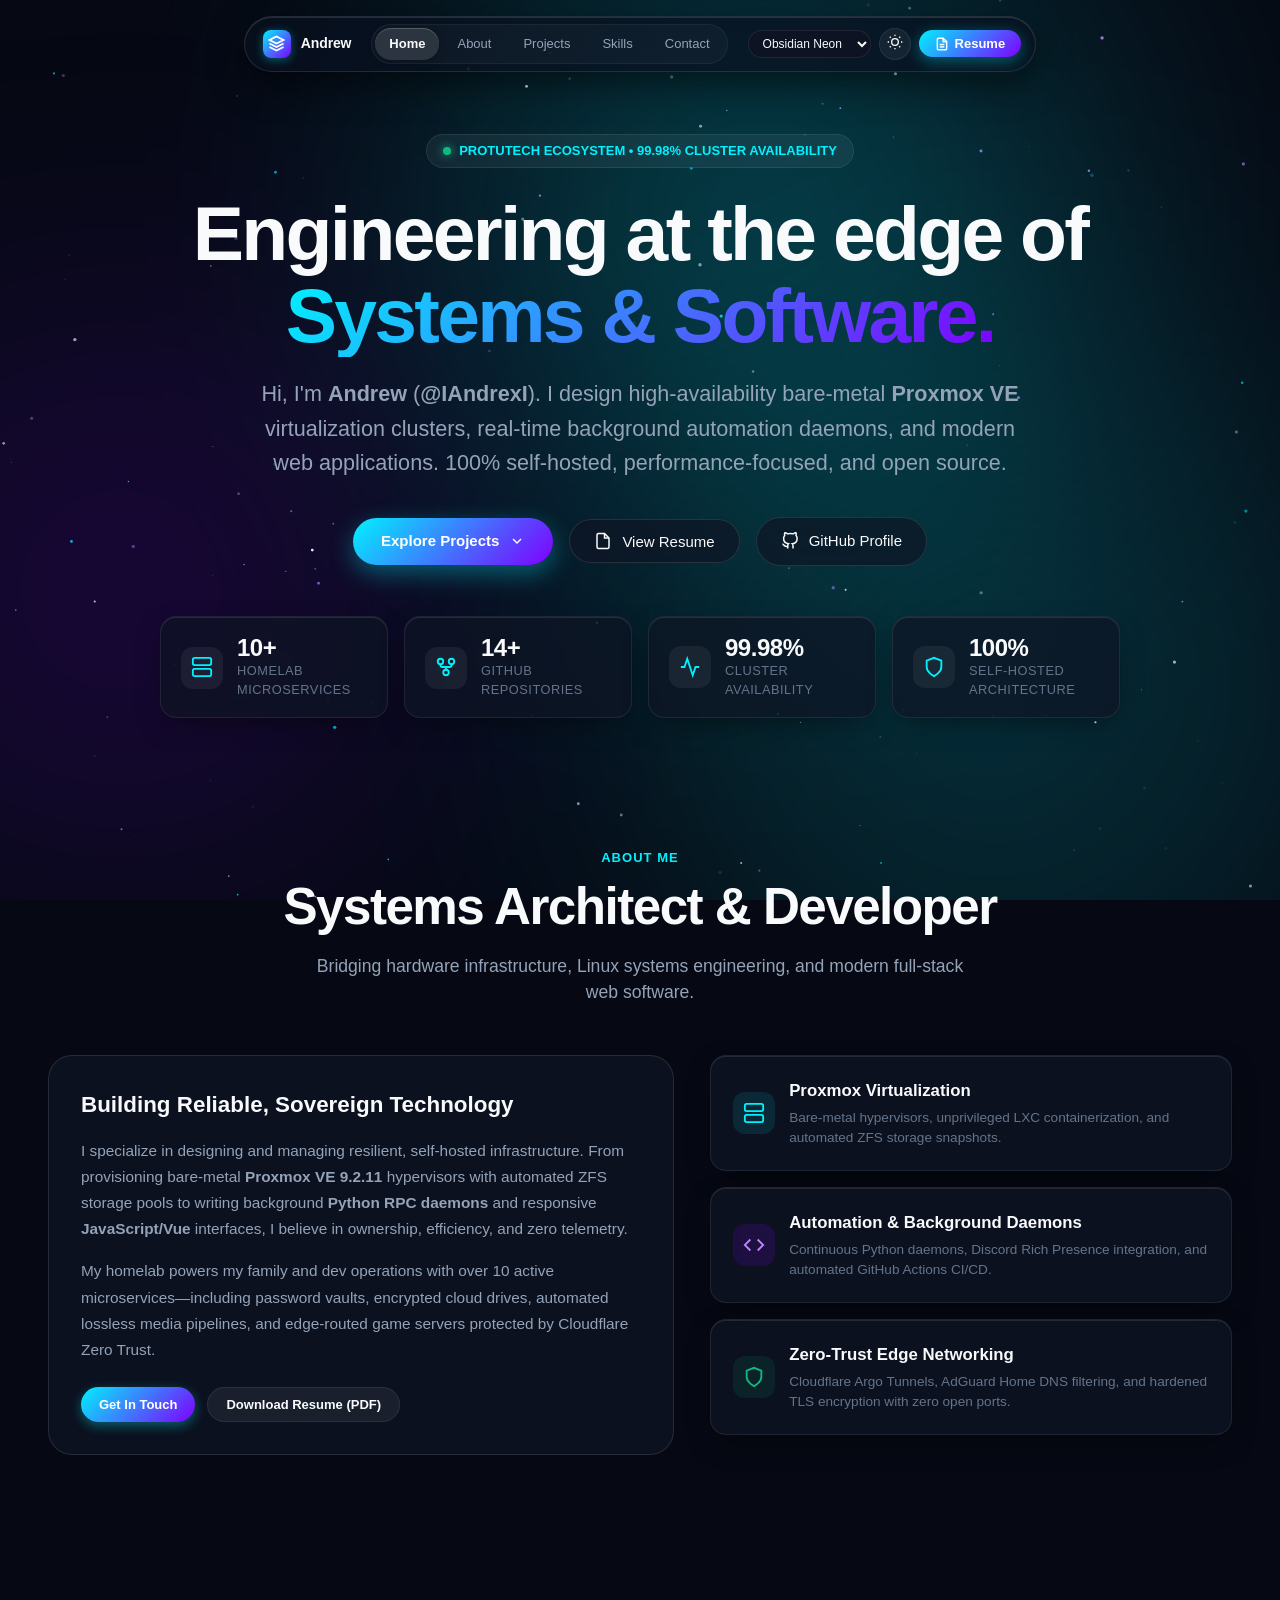
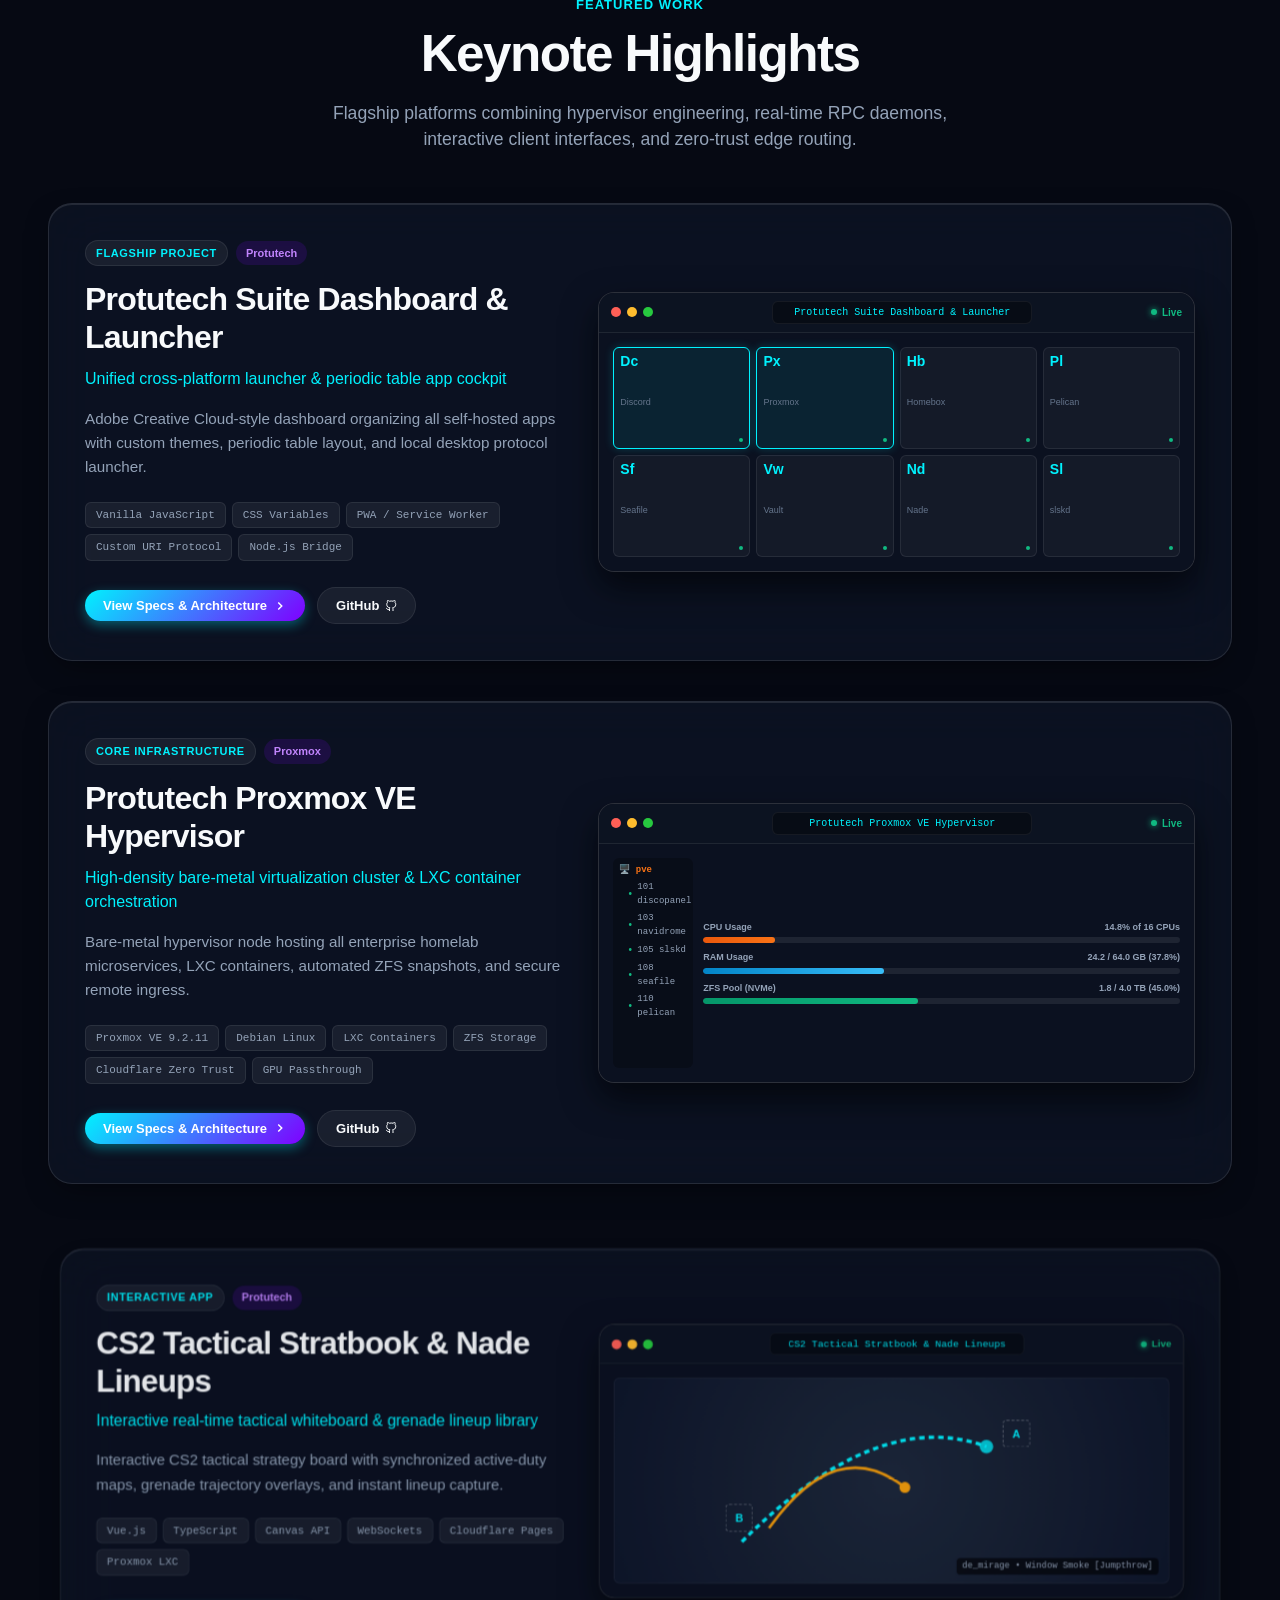
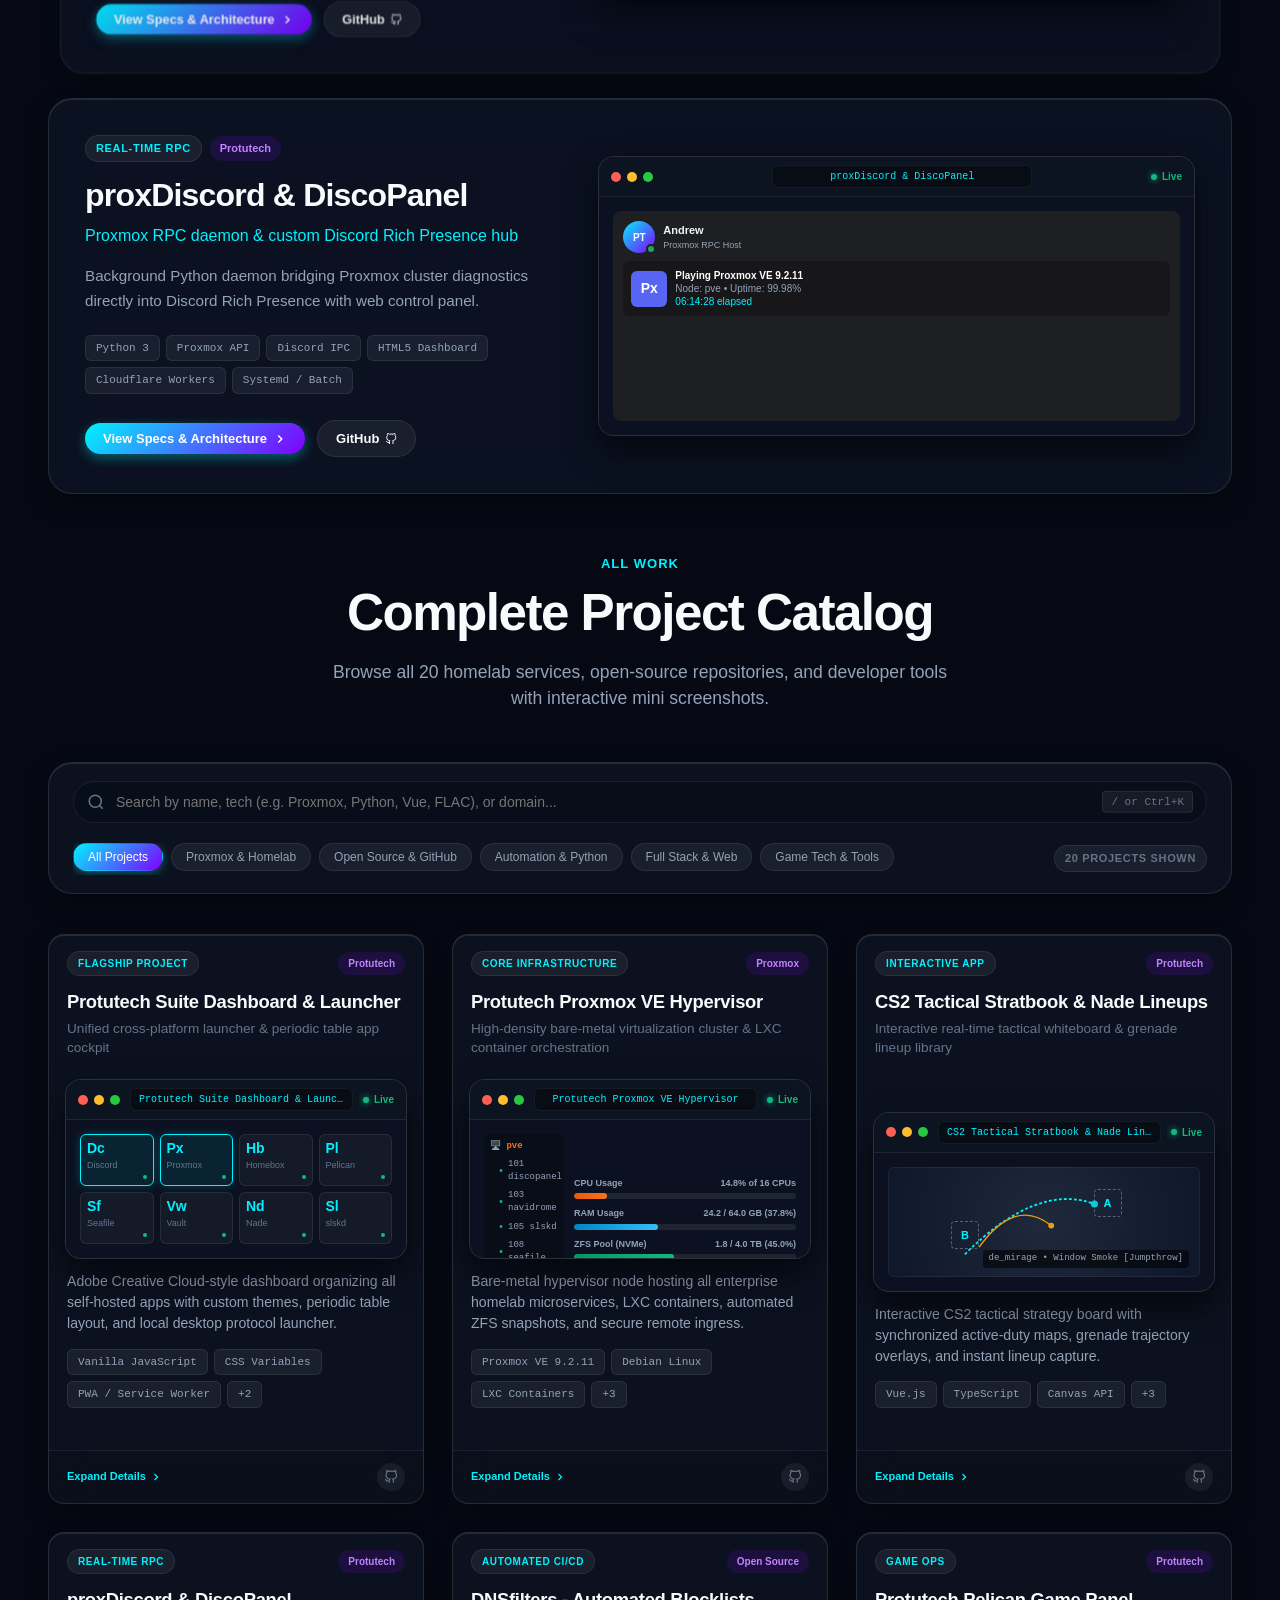
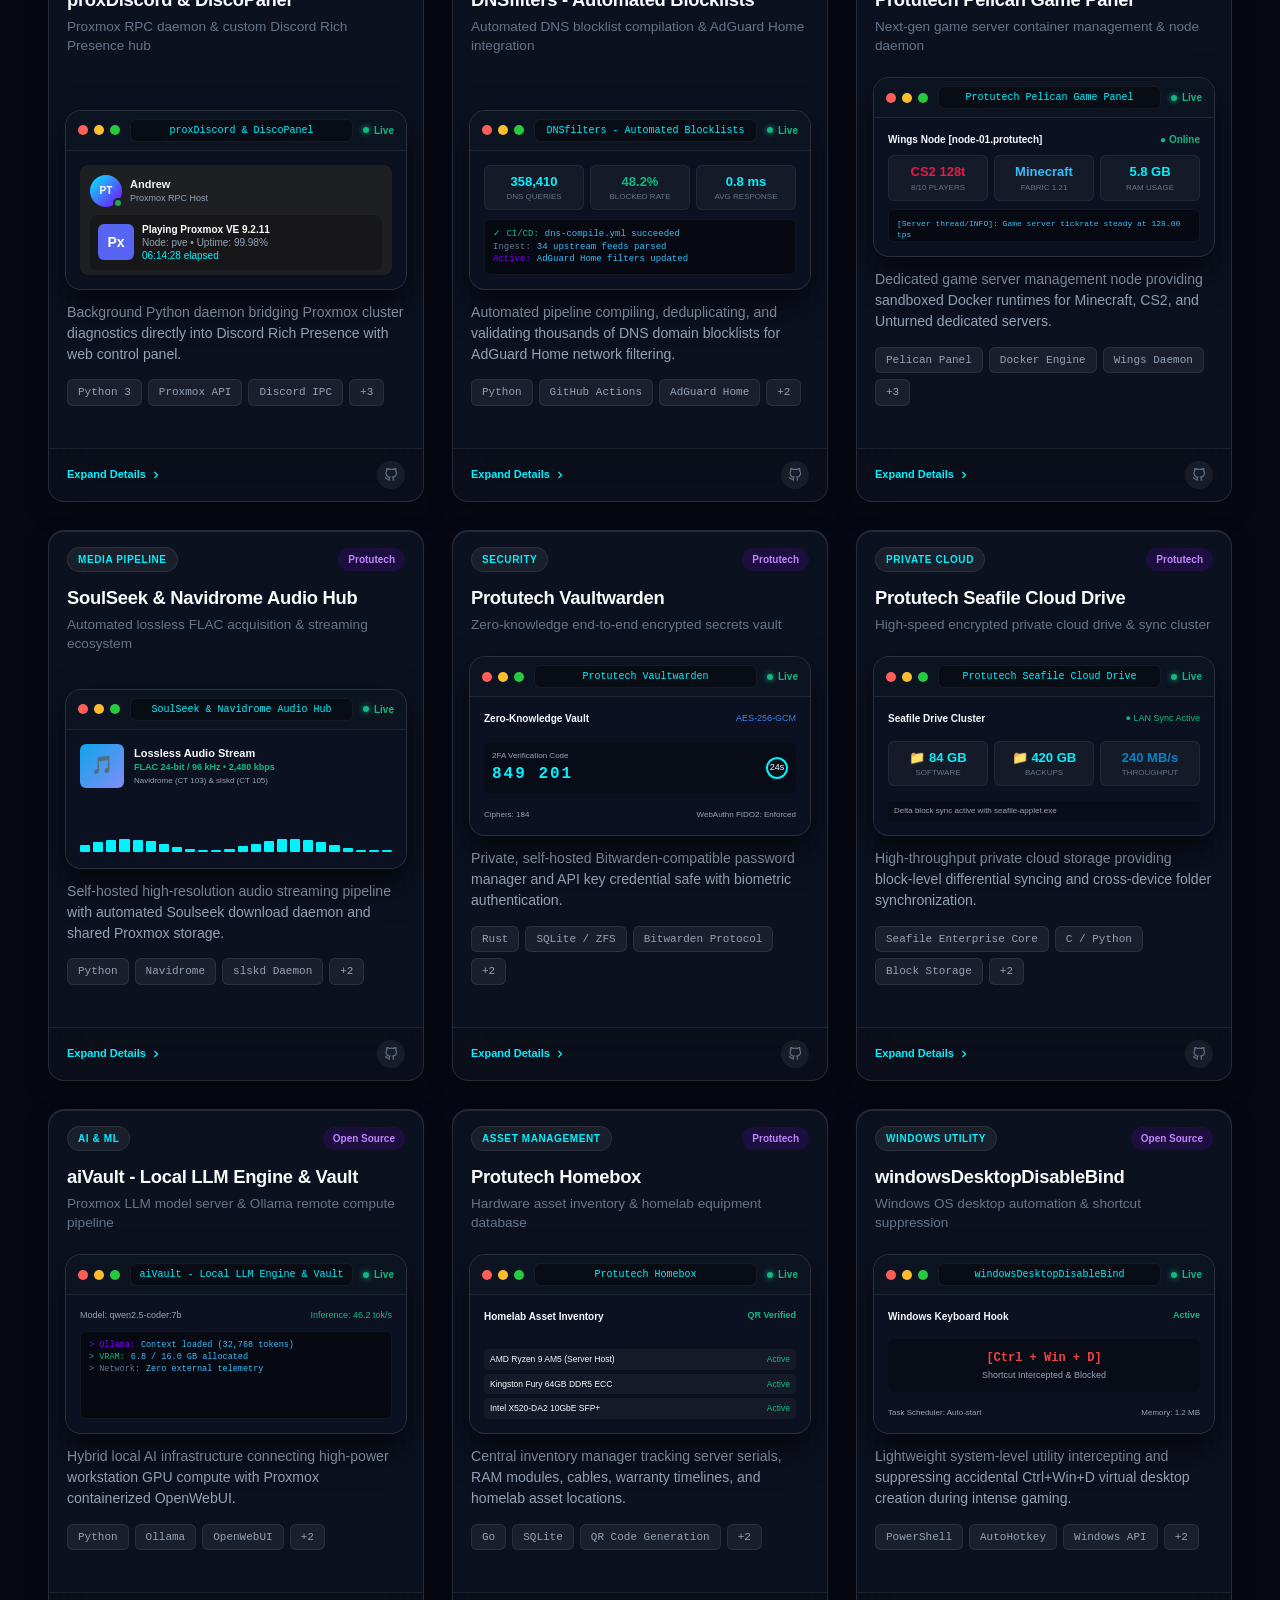
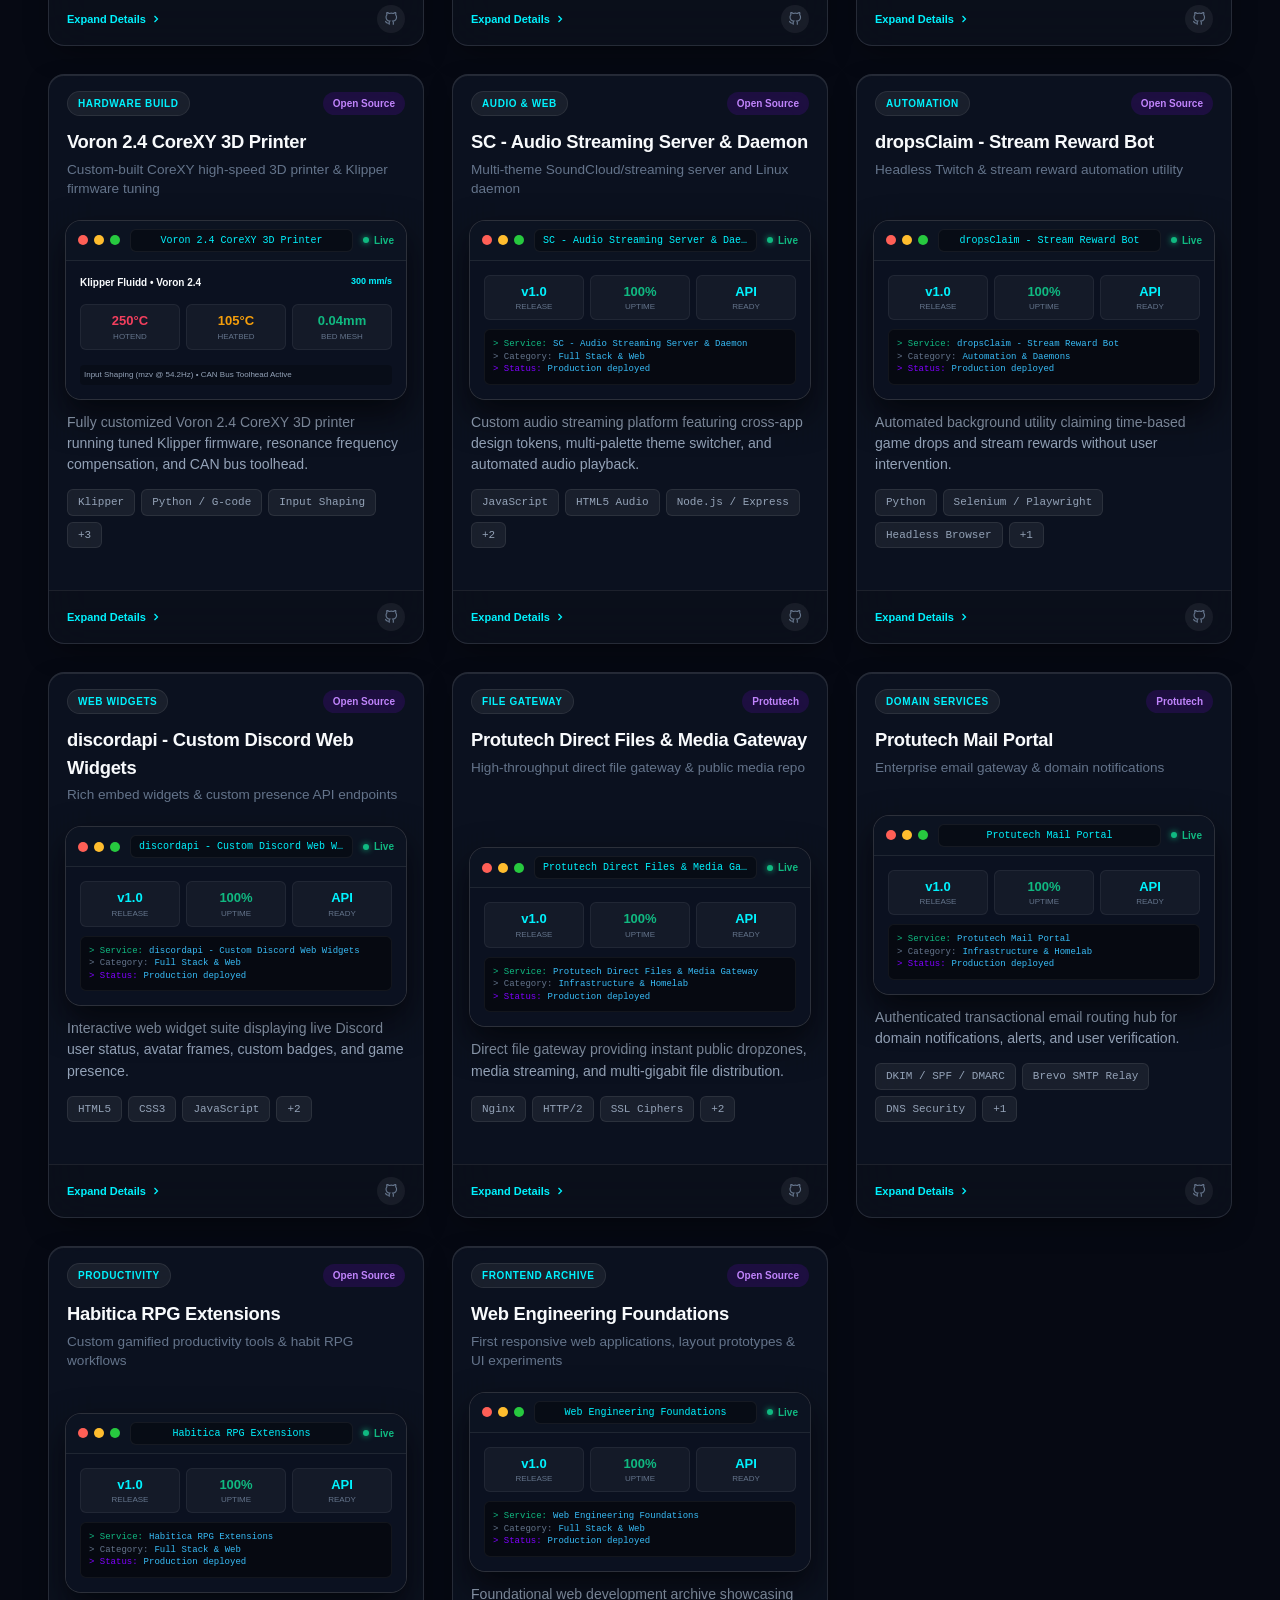
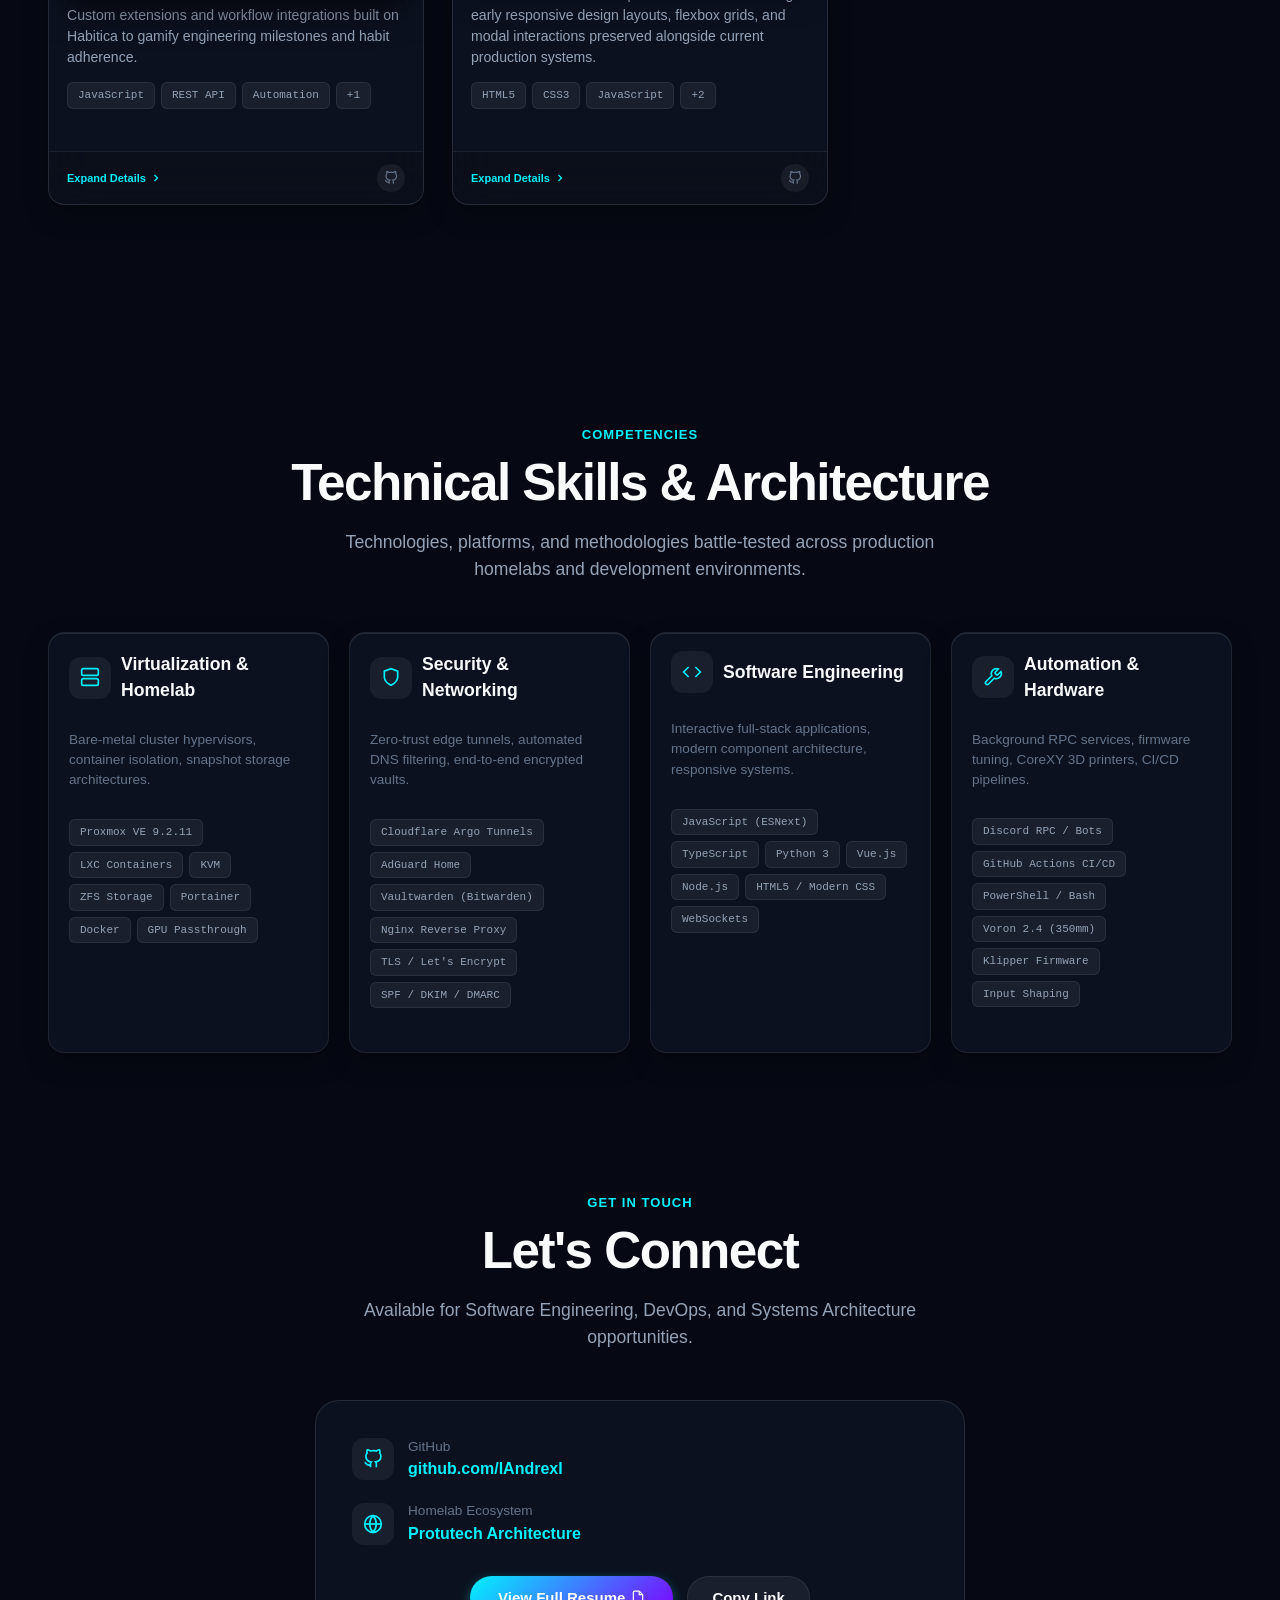
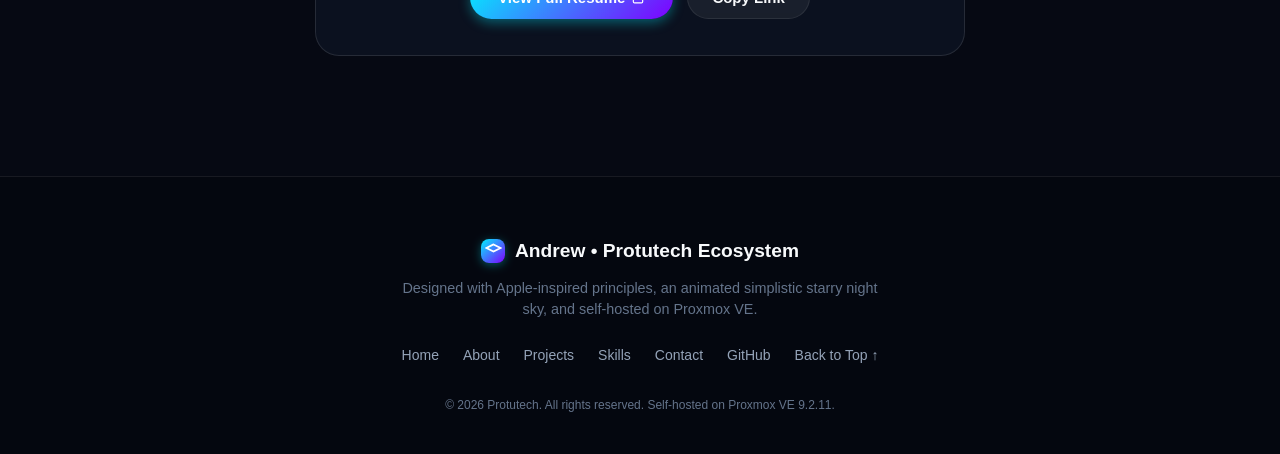
==== commit 9cc83561: "feat: hide page download controls, intercept save shortcuts, and add 1-command Proxmox selfhost scri" ====
--- a/index.html
+++ b/index.html
@@ -478,13 +478,12 @@
       </div>
 
       <div class="modal-cta-footer" style="margin-top: 24px;">
-        <button class="btn-card-action primary" onclick="window.print()">
-          <svg width="14" height="14" viewBox="0 0 24 24" fill="none" stroke="currentColor" stroke-width="2"><polyline points="6 9 6 2 18 2 18 9"></polyline><path d="M6 18H4a2 2 0 0 1-2-2v-5a2 2 0 0 1 2-2h16a2 2 0 0 1 2 2v5a2 2 0 0 1-2 2h-2"></path><rect x="6" y="14" width="12" height="8"></rect></svg>
-          <span>Print / Save as PDF</span>
+        <button class="btn-card-action primary" onclick="document.getElementById('resume-modal').classList.remove('active'); document.body.style.overflow = '';">
+          <span>Close Resume</span>
         </button>
         <button class="btn-card-action secondary" onclick="navigator.clipboard.writeText(window.location.href); alert('Portfolio link copied to clipboard!');">
           <svg width="14" height="14" viewBox="0 0 24 24" fill="none" stroke="currentColor" stroke-width="2"><rect x="9" y="9" width="13" height="13" rx="2" ry="2"></rect><path d="M5 15H4a2 2 0 0 1-2-2V4a2 2 0 0 1 2-2h9a2 2 0 0 1 2 2v1"></path></svg>
-          <span>Copy Portfolio Link</span>
+          <span>Share Link</span>
         </button>
       </div>
     </div>
--- a/styles.css
+++ b/styles.css
@@ -1682,21 +1682,16 @@
   }
 }
 
-/* Print Styles for Resume */
+/* Prevent Page Download / Printing */
 @media print {
-  body {
-    background: #ffffff !important;
-    color: #000000 !important;
+  html, body {
+    display: none !important;
+    visibility: hidden !important;
   }
-
-  #starry-canvas, .navbar-wrapper, .ambient-bg, .footer, .hero-cta-group, .filter-search-bar, .modal-close-btn {
-    display: none !important;
-  }
-
-  .apple-modal {
-    box-shadow: none !important;
-    border: none !important;
-    max-height: none !important;
-    padding: 0 !important;
-  }
-}
+}
+
+/* UI Asset Protection */
+img, svg, canvas {
+  -webkit-user-drag: none;
+  user-select: none;
+}
